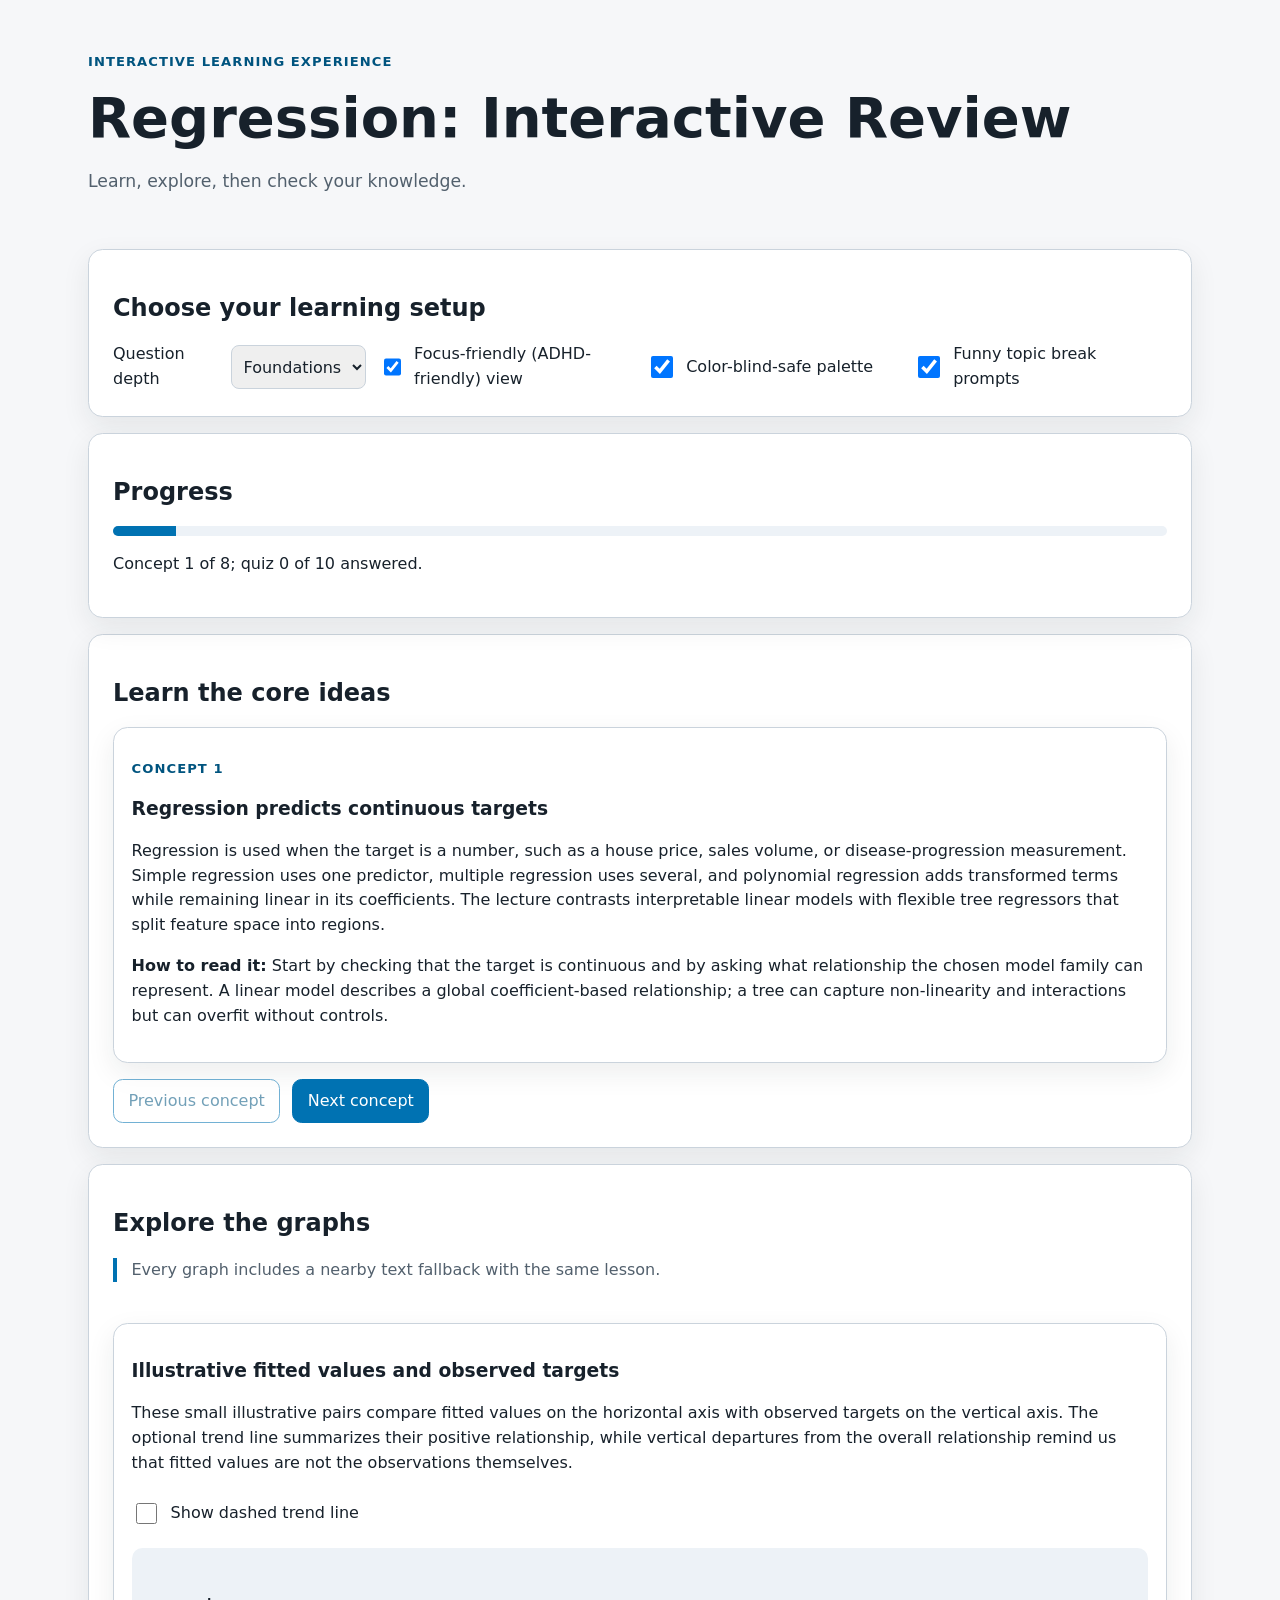
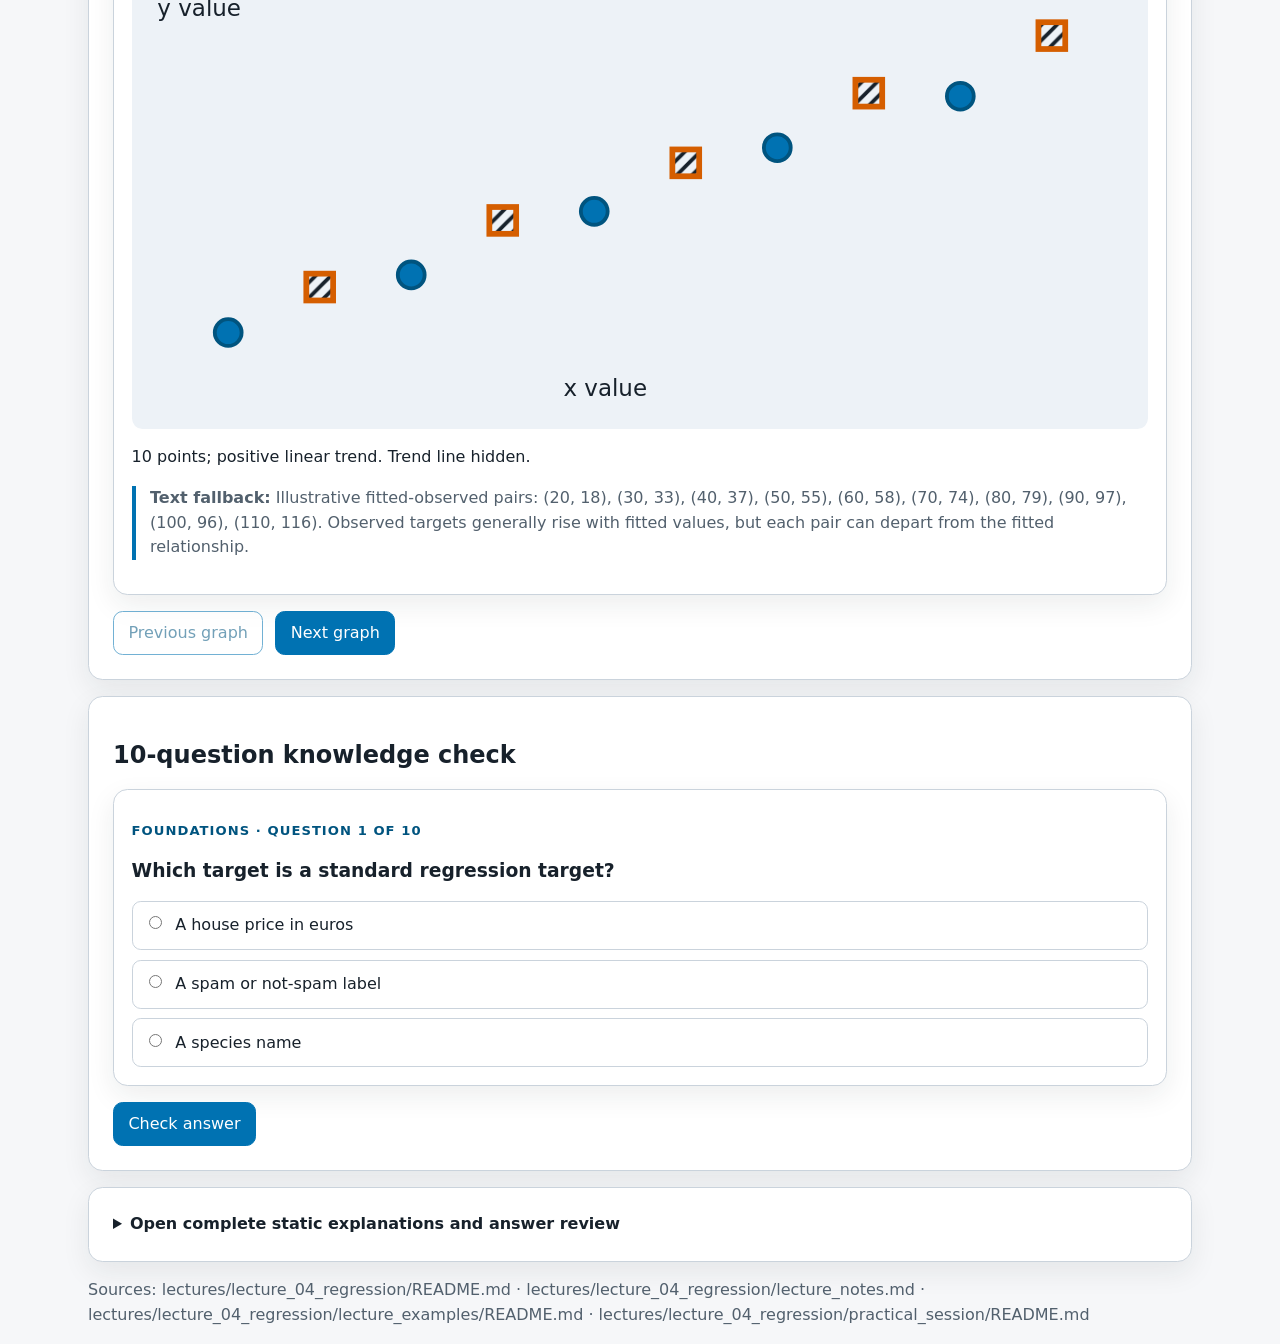
==== lecture_experiences/lecture_04_regression/index.html @ 68c3b2bd "feat: add regression learning companion" ====
<!doctype html>
<html lang="en" data-focus-friendly="false" data-color-blind="false">
<head>
  <meta charset="utf-8">
  <meta name="viewport" content="width=device-width, initial-scale=1">
  <title>Interactive learning experience</title>
  <style>
    :root {
      color-scheme: light;
      --background: #f6f7f9;
      --surface: #ffffff;
      --surface-soft: #edf2f7;
      --ink: #17212b;
      --muted: #52606d;
      --accent: #315c9b;
      --accent-strong: #173f76;
      --secondary: #c55a11;
      --success: #247a4d;
      --danger: #a33a3a;
      --border: #cad3dc;
      --focus: #111111;
      --shadow: 0 10px 28px rgb(23 33 43 / 8%);
      font-family: system-ui, -apple-system, BlinkMacSystemFont, "Segoe UI", sans-serif;
    }

    :root[data-color-blind="true"] {
      --accent: #0072b2;
      --accent-strong: #00547f;
      --secondary: #d55e00;
      --success: #009e73;
      --danger: #cc79a7;
      --focus: #000000;
    }

    * {
      box-sizing: border-box;
    }

    html {
      background: var(--background);
      color: var(--ink);
      line-height: 1.55;
      scroll-behavior: smooth;
      scroll-padding-top: calc(env(safe-area-inset-top, 0px) + 8rem);
    }

    body {
      margin: 0;
    }

    button,
    input,
    select,
    textarea {
      font: inherit;
    }

    button,
    select {
      min-height: 2.75rem;
    }

    button {
      border: 1px solid var(--accent);
      border-radius: 0.6rem;
      background: var(--accent);
      color: #ffffff;
      cursor: pointer;
      padding: 0.55rem 0.9rem;
    }

    button:hover {
      background: var(--accent-strong);
    }

    button.secondary {
      background: var(--surface);
      color: var(--accent-strong);
    }

    button:disabled {
      cursor: not-allowed;
      opacity: 0.55;
    }

    :focus-visible {
      outline: 3px solid var(--focus);
      outline-offset: 3px;
    }

    .skip-link {
      position: absolute;
      left: 0.75rem;
      top: -5rem;
      z-index: 10;
      background: var(--surface);
      color: var(--ink);
      padding: 0.65rem;
    }

    .skip-link:focus {
      top: 0.75rem;
    }

    .page-header,
    main,
    .page-footer {
      margin-inline: auto;
      max-width: 74rem;
      padding-inline: clamp(1rem, 4vw, 2.5rem);
    }

    .page-header {
      padding-block: 2.4rem 1.3rem;
    }

    .eyebrow {
      color: var(--accent-strong);
      font-size: 0.82rem;
      font-weight: 750;
      letter-spacing: 0.08em;
      text-transform: uppercase;
    }

    h1,
    h2,
    h3 {
      line-height: 1.18;
    }

    h1 {
      font-size: clamp(2rem, 5vw, 3.5rem);
      margin: 0.35rem 0 0.6rem;
    }

    .lede {
      color: var(--muted);
      font-size: 1.08rem;
      max-width: 68ch;
    }

    .settings,
    .panel,
    .concept-card,
    .visualization-card,
    .quiz-card,
    .static-reference {
      background: var(--surface);
      border: 1px solid var(--border);
      border-radius: 0.9rem;
      box-shadow: var(--shadow);
    }

    .settings,
    .panel,
    .static-reference {
      margin-block: 1rem;
      padding: clamp(1rem, 3vw, 1.5rem);
    }

    .settings-grid {
      display: grid;
      gap: 0.9rem;
      grid-template-columns: repeat(auto-fit, minmax(13rem, 1fr));
    }

    .setting {
      align-items: center;
      display: flex;
      gap: 0.65rem;
      min-height: 2.75rem;
    }

    .setting select {
      border: 1px solid var(--border);
      border-radius: 0.5rem;
      color: var(--ink);
      flex: 1;
      padding: 0.45rem;
    }

    .setting input[type="checkbox"] {
      height: 1.35rem;
      width: 1.35rem;
    }

    textarea {
      border: 1px solid var(--border);
      border-radius: 0.55rem;
      min-height: 7rem;
      padding: 0.7rem;
      width: 100%;
    }

    .progress-track {
      background: var(--surface-soft);
      border-radius: 999px;
      height: 0.65rem;
      overflow: hidden;
    }

    .progress-value {
      background: var(--accent);
      height: 100%;
      transition: width 180ms ease;
      width: 0;
    }

    .progress-panel {
      background: var(--surface);
      border: 1px solid var(--border);
      box-shadow: var(--shadow);
      position: sticky;
      top: calc(env(safe-area-inset-top, 0px) + 0.75rem);
      z-index: 2;
    }

    .quiz-card,
    #quiz-feedback,
    #quiz-results {
      scroll-margin-top: calc(env(safe-area-inset-top, 0px) + 8rem);
    }

    .card-grid {
      display: grid;
      gap: 1rem;
      grid-template-columns: repeat(auto-fit, minmax(min(100%, 19rem), 1fr));
    }

    .concept-card,
    .visualization-card,
    .quiz-card {
      padding: 1.1rem;
    }

    .concept-card[hidden],
    .visualization-card[hidden] {
      display: none;
    }

    .mistakes {
      border-left: 0.3rem solid var(--secondary);
      padding-left: 1rem;
    }

    .button-row {
      display: flex;
      flex-wrap: wrap;
      gap: 0.75rem;
      margin-top: 1rem;
    }

    .chart-shell {
      background: var(--surface-soft);
      border-radius: 0.65rem;
      margin-block: 0.8rem;
      overflow-x: auto;
      padding: 0.65rem;
    }

    .chart-shell svg {
      display: block;
      height: auto;
      max-width: 100%;
    }

    .chart-label {
      fill: var(--ink);
      font-size: 12px;
    }

    .mark-primary {
      fill: var(--accent);
      stroke: var(--accent-strong);
      stroke-width: 2;
    }

    .mark-secondary {
      fill: url("#diagonal-hatch");
      stroke: var(--secondary);
      stroke-width: 3;
    }

    .graph-fallback {
      border-left: 0.3rem solid var(--accent);
      color: var(--muted);
      margin-top: 0.8rem;
      padding-left: 0.9rem;
    }

    .break-prompt {
      background: #fff7df;
      border: 1px solid #e3b84e;
      border-radius: 0.7rem;
      color: #402d00;
      margin-block: 1rem;
      padding: 0.8rem 1rem;
    }

    .break-prompt[hidden] {
      display: none;
    }

    .quiz-options {
      border: 0;
      display: grid;
      gap: 0.6rem;
      margin: 0;
      padding: 0;
    }

    .quiz-option {
      align-items: flex-start;
      border: 1px solid var(--border);
      border-radius: 0.55rem;
      display: flex;
      gap: 0.65rem;
      padding: 0.7rem;
    }

    .feedback {
      border-left: 0.35rem solid var(--accent);
      margin-top: 1rem;
      padding-left: 0.9rem;
    }

    .feedback[data-correct="true"] {
      border-color: var(--success);
    }

    .feedback[data-correct="false"] {
      border-color: var(--danger);
    }

    .static-reference summary {
      cursor: pointer;
      font-weight: 750;
    }

    .static-reference-body {
      margin-top: 1rem;
    }

    .static-reference-body article {
      border-top: 1px solid var(--border);
      padding-block: 0.75rem;
    }

    .source-list {
      color: var(--muted);
      overflow-wrap: anywhere;
    }

    :root[data-focus-friendly="true"] .optional-detail,
    :root[data-focus-friendly="true"] .visualization-card:not([data-active="true"]) {
      display: none;
    }

    :root[data-focus-friendly="true"] .card-grid {
      display: block;
    }

    @media (max-width: 42rem) {
      .progress-panel {
        margin-block: 0.65rem;
        padding: 0.75rem 0.9rem;
      }

      .progress-panel h2,
      .progress-panel p {
        margin-block: 0.25rem;
      }

      .progress-track {
        height: 0.5rem;
      }

      .button-row button {
        flex: 1 1 9rem;
      }
    }

    @media (prefers-reduced-motion: reduce) {
      *,
      *::before,
      *::after {
        animation-duration: 0.01ms !important;
        animation-iteration-count: 1 !important;
        scroll-behavior: auto !important;
        transition-duration: 0.01ms !important;
      }
    }
  </style>
</head>
<body>
  <a class="skip-link" href="#main-content">Skip to learning content</a>
  <header class="page-header">
    <p class="eyebrow">Interactive learning experience</p>
    <h1 id="site-title">Learning experience</h1>
    <p class="lede" id="site-subtitle">Learn, explore, then check your knowledge.</p>
  </header>

  <main id="main-content">
    <section class="settings" aria-labelledby="settings-title">
      <h2 id="settings-title">Choose your learning setup</h2>
      <div class="settings-grid">
        <label class="setting">
          <span>Question depth</span>
          <select data-setting="difficulty">
            <option value="foundations">Foundations</option>
            <option value="applied">Applied</option>
            <option value="challenge">Challenge</option>
          </select>
        </label>
        <label class="setting">
          <input data-setting="focus" type="checkbox">
          <span>Focus-friendly (ADHD-friendly) view</span>
        </label>
        <label class="setting">
          <input data-setting="color-blind" type="checkbox">
          <span>Color-blind-safe palette</span>
        </label>
        <label class="setting">
          <input data-setting="break-prompts" type="checkbox">
          <span>Funny topic break prompts</span>
        </label>
      </div>
    </section>

    <section class="panel progress-panel" aria-labelledby="progress-title">
      <h2 id="progress-title">Progress</h2>
      <div class="progress-track" role="progressbar" aria-valuemin="0" aria-valuemax="100"
           aria-valuenow="0" aria-label="Learning experience progress">
        <div class="progress-value"></div>
      </div>
      <p id="progress-text">Start with the first concept.</p>
    </section>

    <section class="panel" aria-labelledby="learn-title">
      <h2 id="learn-title">Learn the core ideas</h2>
      <div id="concept-list" class="card-grid"></div>
      <div class="button-row">
        <button class="secondary" id="previous-concept" type="button">Previous concept</button>
        <button id="next-concept" type="button">Next concept</button>
      </div>
    </section>

    <aside id="break-prompt" class="break-prompt" aria-live="polite" hidden></aside>

    <section class="panel" aria-labelledby="explore-title">
      <h2 id="explore-title">Explore the graphs</h2>
      <p class="graph-fallback">Every graph includes a nearby text fallback with the same lesson.</p>
      <svg width="0" height="0" aria-hidden="true" focusable="false">
        <defs>
          <pattern id="diagonal-hatch" width="8" height="8" patternUnits="userSpaceOnUse">
            <path d="M-2,2 L2,-2 M0,8 L8,0 M6,10 L10,6" stroke="currentColor"
                  stroke-width="2"></path>
          </pattern>
        </defs>
      </svg>
      <div id="visualization-list" class="card-grid" data-shape="circle"></div>
      <div class="button-row">
        <button class="secondary" id="previous-visualization" type="button">
          Previous graph
        </button>
        <button id="next-visualization" type="button">Next graph</button>
      </div>
    </section>

    <section class="panel" aria-labelledby="quiz-title">
      <h2 id="quiz-title">10-question knowledge check</h2>
      <div id="quiz-card" class="quiz-card"></div>
      <div id="quiz-feedback" class="feedback" aria-live="polite" hidden></div>
      <div id="quiz-results" aria-live="polite" tabindex="-1" hidden></div>
      <div class="button-row">
        <button id="submit-answer" type="button">Check answer</button>
        <button id="next-question" type="button" hidden>Next question</button>
        <button id="retry-quiz" class="secondary" type="button" hidden>Retry quiz</button>
      </div>
    </section>

    <section id="static-content" class="static-reference">
      <details>
        <summary>Open complete static explanations and answer review</summary>
        <div class="static-reference-body"><h2>Complete static learning reference</h2><p>This reference remains available when scripts or browser storage are unavailable.</p><section><h3>Concepts</h3><article><h4>Regression predicts continuous targets</h4><p>Regression is used when the target is a number, such as a house price, sales volume, or disease-progression measurement. Simple regression uses one predictor, multiple regression uses several, and polynomial regression adds transformed terms while remaining linear in its coefficients. The lecture contrasts interpretable linear models with flexible tree regressors that split feature space into regions.</p><p><strong>How to interpret it:</strong> Start by checking that the target is continuous and by asking what relationship the chosen model family can represent. A linear model describes a global coefficient-based relationship; a tree can capture non-linearity and interactions but can overfit without controls.</p><h5>Common mistakes</h5><ul><li>Using regression for a class label just because the labels are encoded as numbers.</li><li>Assuming polynomial regression is non-linear in its coefficients.</li><li>Treating a more flexible model as automatically better on unseen data.</li></ul><p><strong>Sources:</strong> lectures/lecture_04_regression/lecture_notes.md; lectures/lecture_04_regression/README.md</p></article><article><h4>OLS learns from squared residuals</h4><p>A fitted value is a model prediction. Its residual is actual minus predicted: e_i = y_i - y_hat_i. Ordinary Least Squares chooses coefficients that minimize the sum of squared residuals, so large residuals receive more weight than small ones.</p><p><strong>How to interpret it:</strong> Keep the sign convention visible when reading diagnostics: a positive residual means the observed target was above the fitted value. OLS summarizes one coefficient solution, while residuals show observation-by-observation misses.</p><h5>Common mistakes</h5><ul><li>Computing a residual as predicted minus actual and then reversing its interpretation.</li><li>Assuming a small total squared error guarantees that residuals have no pattern.</li><li>Confusing a fitted value with the observed target.</li></ul><p><strong>Sources:</strong> lectures/lecture_04_regression/lecture_notes.md; lectures/lecture_04_regression/lecture_examples/README.md</p></article><article><h4>Treat assumptions as diagnostic questions</h4><p>Linear regression assumptions include linearity in the coefficients, independent observations, constant error variance, no perfect multicollinearity, zero-mean errors, and no residual autocorrelation. Normal errors are mainly needed for exact confidence intervals and hypothesis tests, not for computing OLS coefficients.</p><p><strong>How to interpret it:</strong> Ask what the residual plots and data-collection process say about each assumption. Curvature can suggest missing non-linearity, a funnel can suggest heteroscedasticity, and ordered residual patterns can suggest dependence.</p><h5>Common mistakes</h5><ul><li>Treating assumptions as guarantees supplied by the algorithm.</li><li>Believing normal residuals are required merely to calculate OLS coefficients.</li><li>Checking only one metric and skipping residual diagnostics.</li></ul><p><strong>Sources:</strong> lectures/lecture_04_regression/lecture_notes.md; lectures/lecture_04_regression/practical_session/README.md</p></article><article><h4>Multicollinearity destabilizes coefficients</h4><p>When predictors are strongly related, X-transpose-X can become poorly conditioned. Coefficient estimates may then vary greatly after small data changes even when predictive performance remains acceptable. Pairwise correlations are a useful first pass, while Variance Inflation Factor checks whether one feature is explained by all the others.</p><p><strong>How to interpret it:</strong> Use a high VIF as a warning signal rather than a universal deletion rule. Investigate redundant features, derived ratios, encoding choices, and whether the goal is stable interpretation or prediction.</p><h5>Common mistakes</h5><ul><li>Assuming good predictions make every coefficient stable and interpretable.</li><li>Using only a pairwise correlation matrix to rule out multicollinearity.</li><li>Treating VIF thresholds as laws that automatically decide which feature to remove.</li></ul><p><strong>Sources:</strong> lectures/lecture_04_regression/lecture_notes.md; lectures/lecture_04_regression/README.md; lectures/lecture_04_regression/practical_session/README.md</p></article><article><h4>Ridge and Lasso trade fit for stability</h4><p>Regularization adds a coefficient penalty to squared error. Ridge uses an L2 penalty and usually shrinks coefficients without making them exactly zero. Lasso uses an L1 penalty and can set coefficients to zero, producing a sparse model. With strongly correlated predictors, Lasso may select one and suppress another somewhat arbitrarily.</p><p><strong>How to interpret it:</strong> Prefer Ridge when many predictors may carry signal and stability is important. Consider Lasso when sparsity is useful, but validate the penalty strength and avoid interpreting selected features as uniquely proven causes.</p><h5>Common mistakes</h5><ul><li>Claiming Ridge performs automatic feature selection by setting many coefficients exactly to zero.</li><li>Choosing the regularization strength from test-set performance.</li><li>Treating a Lasso-selected feature as causal or uniquely important.</li></ul><p><strong>Sources:</strong> lectures/lecture_04_regression/lecture_notes.md; lectures/lecture_04_regression/README.md; lectures/lecture_04_regression/practical_session/README.md</p></article><article><h4>Scaling makes coefficient penalties comparable</h4><p>Ridge and Lasso penalize coefficient size. If predictors use very different numeric scales, coefficient magnitudes partly reflect measurement units, so an unscaled penalty treats features unevenly. Standardizing numerical predictors before regularized regression makes the penalty more comparable across features.</p><p><strong>How to interpret it:</strong> Put scaling inside a training pipeline so the scaler is learned from training data and applied consistently to validation or test data. Scaling is especially important for coefficient-penalized models.</p><h5>Common mistakes</h5><ul><li>Fitting the scaler on the full dataset before the train-test split.</li><li>Assuming a penalty is fair across features measured in dollars, years, and fractions without scaling.</li><li>Scaling some folds manually and differently from others.</li></ul><p><strong>Sources:</strong> lectures/lecture_04_regression/lecture_notes.md; lectures/lecture_04_regression/practical_session/README.md</p></article><article><h4>Regression metrics emphasize different errors</h4><p>MAE averages absolute residuals and is less dominated by extreme misses. MSE averages squared residuals and penalizes large errors strongly. RMSE is the square root of MSE and returns to target units. R-squared compares the model with a mean-prediction baseline, but it does not prove causality or acceptable absolute error.</p><p><strong>How to interpret it:</strong> Choose metrics to match the consequence of error. Report a target-unit metric such as MAE or RMSE alongside R-squared, and remember that test R-squared can be negative when predictions are worse than the mean baseline.</p><h5>Common mistakes</h5><ul><li>Reading R-squared as the percentage of individual predictions that are correct.</li><li>Comparing MSE directly with target values even though MSE uses squared units.</li><li>Assuming the model with the smallest MAE must also have the smallest RMSE.</li></ul><p><strong>Sources:</strong> lectures/lecture_04_regression/lecture_notes.md; lectures/lecture_04_regression/lecture_examples/README.md</p></article><article><h4>Validate performance and limit interpretation</h4><p>Overfitting appears when training performance is strong but unseen-data performance is weak. Train-test splits and cross-validation estimate generalization, while residual analysis reveals missed structure that a single score can hide. Linear coefficients are conditional on the other features and are safest to interpret when specification, preprocessing, and multicollinearity are handled carefully.</p><p><strong>How to interpret it:</strong> Tune model complexity and regularization with validation or cross-validation, reserve the test set for final evaluation, and inspect residuals. Predictive success alone does not establish causality or guarantee stable coefficients.</p><h5>Common mistakes</h5><ul><li>Selecting hyperparameters by repeatedly checking the test set.</li><li>Using a high training score as evidence of generalization.</li><li>Describing a coefficient as a causal effect without design and assumption support.</li></ul><p><strong>Sources:</strong> lectures/lecture_04_regression/lecture_notes.md; lectures/lecture_04_regression/README.md; lectures/lecture_04_regression/practical_session/README.md</p></article></section><section><h3>Visualization reference</h3><article><h4>Illustrative fitted values and observed targets</h4><p>These small illustrative pairs compare fitted values on the horizontal axis with observed targets on the vertical axis. The optional trend line summarizes their positive relationship, while vertical departures from the overall relationship remind us that fitted values are not the observations themselves.</p><p class="graph-fallback"><strong>Graph fallback:</strong> Illustrative fitted-observed pairs: (20, 18), (30, 33), (40, 37), (50, 55), (60, 58), (70, 74), (80, 79), (90, 97), (100, 96), (110, 116). Observed targets generally rise with fitted values, but each pair can depart from the fitted relationship.</p></article><article><h4>One illustrative residual set, several bin choices</h4><p>These fixed illustrative residuals are centered near zero but include tails. Changing the bin count can make the same residual set look smoother or more fragmented, so distribution claims should be checked across sensible bin choices and supported by other diagnostics.</p><p class="graph-fallback"><strong>Graph fallback:</strong> Illustrative residuals range from -12 to 12 and cluster near zero, with symmetric tail values at -12, -9, -7, 7, 9, and 12. Four bins show the broad center and tails; finer binning reveals more local variation without changing the observations.</p></article><article><h4>Residual fences flag unusual misses</h4><p>These fixed illustrative residual-like values show how the IQR fence multiplier changes which misses are flagged. A flagged residual deserves investigation for model misspecification, influence, or data quality; the box plot alone does not prove an observation is erroneous.</p><p class="graph-fallback"><strong>Graph fallback:</strong> Illustrative sorted residual-like values run from -12 to 12 with Q1 = -2 and Q3 = 2. A 1 x IQR fence flags six values (-12, -9, -7, 7, 9, 12), a 1.5 x fence flags four (-12, -9, 9, 12), and a 2 x fence flags two (-12, 12). Every flag still requires contextual investigation.</p></article></section><section><h3>Quiz banks and answer review</h3><section><h4>Foundations</h4><ol><li><p><strong>Which target is a standard regression target?</strong></p><ul><li>A house price in euros</li><li>A spam or not-spam label</li><li>A species name</li></ul><p><strong>Answer:</strong> A house price in euros</p><p><strong>Explanation:</strong> Regression predicts a continuous numerical target such as price, sales, or disease progression.</p></li><li><p><strong>An observed target is 12 and its fitted value is 10. What is the residual using the lecture convention?</strong></p><ul><li>2</li><li>-2</li><li>22</li></ul><p><strong>Answer:</strong> 2</p><p><strong>Explanation:</strong> Residual equals actual minus predicted, so 12 - 10 = 2.</p></li><li><p><strong>What objective does ordinary least squares minimize?</strong></p><ul><li>The sum of squared residuals</li><li>The number of predictors</li><li>The largest target value</li></ul><p><strong>Answer:</strong> The sum of squared residuals</p><p><strong>Explanation:</strong> OLS selects coefficients that minimize total squared differences between observed and fitted targets.</p></li><li><p><strong>A residual-versus-fitted plot widens like a funnel. Which diagnostic question does this raise?</strong></p><ul><li>Whether error variance is constant</li><li>Whether the target is categorical</li><li>Whether Ridge sets coefficients to zero</li></ul><p><strong>Answer:</strong> Whether error variance is constant</p><p><strong>Explanation:</strong> A systematic change in residual spread suggests heteroscedasticity rather than constant error variance.</p></li><li><p><strong>What is a common consequence of strong multicollinearity?</strong></p><ul><li>Unstable coefficient estimates</li><li>A guaranteed perfect test score</li><li>Residuals that are always normal</li></ul><p><strong>Answer:</strong> Unstable coefficient estimates</p><p><strong>Explanation:</strong> Highly related predictors make coefficient estimates sensitive to small changes in the data.</p></li><li><p><strong>What does Ridge regression usually do to coefficients?</strong></p><ul><li>Shrinks them toward zero</li><li>Sets every coefficient exactly to zero</li><li>Removes the target variable</li></ul><p><strong>Answer:</strong> Shrinks them toward zero</p><p><strong>Explanation:</strong> Ridge uses an L2 penalty that stabilizes and shrinks coefficients, usually without making them exactly zero.</p></li><li><p><strong>What distinctive behavior can Lasso produce?</strong></p><ul><li>Some coefficients become exactly zero</li><li>Every residual becomes positive</li><li>The target becomes categorical</li></ul><p><strong>Answer:</strong> Some coefficients become exactly zero</p><p><strong>Explanation:</strong> Lasso's L1 penalty can create sparse solutions by setting some coefficients to zero.</p></li><li><p><strong>Why are numerical features commonly standardized before Ridge or Lasso?</strong></p><ul><li>To make the coefficient penalty comparable across feature scales</li><li>To guarantee causal coefficients</li><li>To make R-squared equal one</li></ul><p><strong>Answer:</strong> To make the coefficient penalty comparable across feature scales</p><p><strong>Explanation:</strong> Without scaling, measurement units affect coefficient magnitudes and therefore how strongly the penalty acts.</p></li><li><p><strong>Which metric returns a squared-error summary to the target's original units?</strong></p><ul><li>RMSE</li><li>MSE</li><li>R-squared</li></ul><p><strong>Answer:</strong> RMSE</p><p><strong>Explanation:</strong> RMSE is the square root of MSE, so it has the same units as the target.</p></li><li><p><strong>What does a high R-squared establish by itself?</strong></p><ul><li>Neither causality nor acceptable absolute error</li><li>That every coefficient is causal</li><li>That no validation is needed</li></ul><p><strong>Answer:</strong> Neither causality nor acceptable absolute error</p><p><strong>Explanation:</strong> R-squared compares explained variation with a mean baseline; it does not prove causation or show error magnitude in target units.</p></li></ol></section><section><h4>Applied</h4><ol><li><p><strong>A model includes x, x-squared, and x-cubed terms. Which statement is accurate?</strong></p><ul><li>It can be polynomial in x while linear in its coefficients</li><li>It cannot be fit with linear-model tools</li><li>Its target must be a class label</li></ul><p><strong>Answer:</strong> It can be polynomial in x while linear in its coefficients</p><p><strong>Explanation:</strong> Polynomial regression transforms predictors but remains a linear combination of the learned coefficients.</p></li><li><p><strong>Residuals trace a curved pattern around zero. What is the most direct concern?</strong></p><ul><li>The model may be missing non-linear structure</li><li>The residuals must be deleted</li><li>The target has become categorical</li></ul><p><strong>Answer:</strong> The model may be missing non-linear structure</p><p><strong>Explanation:</strong> Curvature in residuals indicates systematic structure left unexplained by the fitted relationship.</p></li><li><p><strong>A feature has a very large VIF. What does that indicate?</strong></p><ul><li>Other predictors explain much of that feature</li><li>The feature has no missing values</li><li>The model's test error is zero</li></ul><p><strong>Answer:</strong> Other predictors explain much of that feature</p><p><strong>Explanation:</strong> VIF grows when a feature can be predicted well from the remaining predictors, signaling coefficient instability risk.</p></li><li><p><strong>Two predictors are strongly correlated and Lasso keeps only one. What is the safest interpretation?</strong></p><ul><li>Selection between the correlated predictors may be unstable</li><li>The kept predictor is proven causal</li><li>The removed predictor contains no possible signal</li></ul><p><strong>Answer:</strong> Selection between the correlated predictors may be unstable</p><p><strong>Explanation:</strong> With correlated predictors, Lasso can select one and suppress another somewhat arbitrarily.</p></li><li><p><strong>Rare very large prediction errors are especially costly. Which metric emphasizes them more?</strong></p><ul><li>RMSE</li><li>MAE</li><li>Median target value</li></ul><p><strong>Answer:</strong> RMSE</p><p><strong>Explanation:</strong> RMSE derives from squared residuals, so large misses receive disproportionately more weight than under MAE.</p></li><li><p><strong>A model has negative R-squared on held-out data. What does that mean?</strong></p><ul><li>It performed worse than the mean-prediction baseline</li><li>R-squared can never be negative</li><li>Every residual is negative</li></ul><p><strong>Answer:</strong> It performed worse than the mean-prediction baseline</p><p><strong>Explanation:</strong> Test R-squared can be negative when the model predicts worse than using the held-out target mean baseline.</p></li><li><p><strong>Training error is tiny but test error is large. What is the likely problem?</strong></p><ul><li>Overfitting</li><li>Guaranteed underfitting</li><li>Perfect generalization</li></ul><p><strong>Answer:</strong> Overfitting</p><p><strong>Explanation:</strong> A large train-test performance gap is the standard warning that the model learned training-specific patterns.</p></li><li><p><strong>Where should Ridge or Lasso alpha be selected?</strong></p><ul><li>Using validation or cross-validation</li><li>By repeatedly optimizing the final test set</li><li>From the largest training coefficient</li></ul><p><strong>Answer:</strong> Using validation or cross-validation</p><p><strong>Explanation:</strong> Penalty strength is a hyperparameter and should be tuned without leaking information from the final test evaluation.</p></li><li><p><strong>In multiple linear regression, how is one coefficient interpreted?</strong></p><ul><li>As a target change holding the other modeled features fixed</li><li>As an unconditional causal effect</li><li>As the feature's missing-value count</li></ul><p><strong>Answer:</strong> As a target change holding the other modeled features fixed</p><p><strong>Explanation:</strong> A multiple-regression coefficient is conditional on the other included predictors and still needs assumptions for careful interpretation.</p></li><li><p><strong>Why compare a decision-tree regressor with a linear model?</strong></p><ul><li>The tree can capture non-linearity but may overfit more easily</li><li>The tree guarantees stable coefficients</li><li>The linear model can only predict class labels</li></ul><p><strong>Answer:</strong> The tree can capture non-linearity but may overfit more easily</p><p><strong>Explanation:</strong> Trees flexibly split feature space, while linear models impose a simpler global form and offer more direct coefficient interpretation.</p></li></ol></section><section><h4>Challenge</h4><ol><li><p><strong>Which role does residual normality mainly play in the lecture's OLS discussion?</strong></p><ul><li>Supporting exact confidence intervals and hypothesis tests</li><li>Making coefficient computation possible</li><li>Preventing every form of overfitting</li></ul><p><strong>Answer:</strong> Supporting exact confidence intervals and hypothesis tests</p><p><strong>Explanation:</strong> OLS coefficients can be computed without normal errors; normality is mainly invoked for exact finite-sample inference.</p></li><li><p><strong>Under the Gauss-Markov assumptions, what does BLUE mean for OLS?</strong></p><ul><li>It has the smallest variance among linear unbiased estimators</li><li>It is the best possible model of every kind</li><li>It always has the lowest test RMSE</li></ul><p><strong>Answer:</strong> It has the smallest variance among linear unbiased estimators</p><p><strong>Explanation:</strong> BLUE is a qualified statistical result, not a claim that OLS beats every non-linear or biased predictor.</p></li><li><p><strong>All pairwise feature correlations are moderate. Can multicollinearity still exist?</strong></p><ul><li>Yes, one feature can be explained by a combination of several others</li><li>No, pairwise checks prove it is absent</li><li>Only when the target is categorical</li></ul><p><strong>Answer:</strong> Yes, one feature can be explained by a combination of several others</p><p><strong>Explanation:</strong> Pairwise correlations can miss multivariate relationships; VIF uses all other predictors together.</p></li><li><p><strong>Why can keeping every one-hot category column together with an intercept be problematic?</strong></p><ul><li>The columns can create perfect multicollinearity</li><li>It guarantees negative R-squared</li><li>It makes the target non-continuous</li></ul><p><strong>Answer:</strong> The columns can create perfect multicollinearity</p><p><strong>Explanation:</strong> All dummy columns sum to a constant, so with an intercept one column is an exact combination of the others.</p></li><li><p><strong>One feature ranges in thousands and another between zero and one. What is the main regularization risk without scaling?</strong></p><ul><li>Coefficient size reflects units, so the penalty acts unevenly</li><li>OLS residuals become class labels</li><li>Cross-validation becomes impossible</li></ul><p><strong>Answer:</strong> Coefficient size reflects units, so the penalty acts unevenly</p><p><strong>Explanation:</strong> Ridge and Lasso penalize coefficients, whose magnitudes depend on feature units unless predictors are placed on comparable scales.</p></li><li><p><strong>Residuals are 1, -2, and 3. What is their MSE?</strong></p><ul><li>14/3</li><li>6/3</li><li>6</li></ul><p><strong>Answer:</strong> 14/3</p><p><strong>Explanation:</strong> The squared residuals are 1, 4, and 9; their mean is (1 + 4 + 9) / 3 = 14/3.</p></li><li><p><strong>Two models have similar MAE, but one makes occasional catastrophic errors. Which additional metric is especially informative?</strong></p><ul><li>RMSE</li><li>The number of feature names</li><li>Training-set row order</li></ul><p><strong>Answer:</strong> RMSE</p><p><strong>Explanation:</strong> RMSE increases more strongly with large residuals and can distinguish tail-risk behavior hidden by similar MAE values.</p></li><li><p><strong>OLS coefficients are available, but residual spread grows with fitted values. What is the careful conclusion?</strong></p><ul><li>Heteroscedasticity may weaken standard uncertainty estimates</li><li>The coefficients cannot be computed</li><li>The relationship is proven causal</li></ul><p><strong>Answer:</strong> Heteroscedasticity may weaken standard uncertainty estimates</p><p><strong>Explanation:</strong> Changing error variance does not prevent coefficient calculation, but standard inference can become less reliable.</p></li><li><p><strong>Two datasets yield the same R-squared but use targets with very different scales. What should accompany R-squared?</strong></p><ul><li>A target-unit error such as MAE or RMSE</li><li>Only the number of predictors</li><li>A causal claim</li></ul><p><strong>Answer:</strong> A target-unit error such as MAE or RMSE</p><p><strong>Explanation:</strong> R-squared is relative to target variation, while MAE or RMSE reveals the absolute size of prediction errors in meaningful units.</p></li><li><p><strong>A model predicts well, but coefficients change sharply across folds. What is the strongest next step?</strong></p><ul><li>Investigate multicollinearity and validate a regularized alternative</li><li>Declare every coefficient stable</li><li>Skip residual and validation checks</li></ul><p><strong>Answer:</strong> Investigate multicollinearity and validate a regularized alternative</p><p><strong>Explanation:</strong> Good predictions can coexist with unstable coefficients; multicollinearity diagnostics and regularization address the stability question.</p></li></ol></section></section><section><h3>Sources</h3><ul><li>lectures/lecture_04_regression/README.md</li><li>lectures/lecture_04_regression/lecture_notes.md</li><li>lectures/lecture_04_regression/lecture_examples/README.md</li><li>lectures/lecture_04_regression/practical_session/README.md</li></ul></section></div>
      </details>
    </section>

    <noscript>
      <section class="panel" aria-label="JavaScript unavailable">
        <p>Interactive controls are unavailable, but complete explanations, graph fallbacks,
          questions, answers, and feedback remain in the static reference above.</p>
      </section>
    </noscript>
  </main>

  <footer class="page-footer">
    <p class="source-list" id="source-list"></p>
  </footer>

  <script>
(function exposeQuizStateMachine(root, factory) {
  "use strict";

  const api = factory();
  if (typeof module !== "undefined" && module.exports) {
    module.exports = api;
  }
  root.LearningExperienceQuiz = api;
})(typeof globalThis === "undefined" ? this : globalThis, function createQuizStateMachine() {
  "use strict";

  function blankQuestionState() {
    return {
      attempts: 0,
      firstAttemptCorrect: null,
      complete: false,
    };
  }

  function createQuizState(questionCount, settings = {}) {
    return {
      quizIndex: 0,
      questionStates: Array.from({ length: questionCount }, blankQuestionState),
      responses: [],
      selection: [],
      feedback: null,
      showResults: false,
      settings: { ...settings },
    };
  }

  function currentQuestionState(state) {
    return state.questionStates[state.quizIndex];
  }

  function normalizedAnswer(value) {
    const values = Array.isArray(value) ? value : [value];
    return values.map((item) => String(item).trim().toLocaleLowerCase()).sort();
  }

  function answersMatch(selected, answer) {
    return JSON.stringify(normalizedAnswer(selected)) ===
      JSON.stringify(normalizedAnswer(answer));
  }

  function selectAnswer(state, selected) {
    if (currentQuestionState(state)?.complete) return state;
    const values = Array.isArray(selected) ? selected : [selected];
    return {
      ...state,
      selection: values.map((value) => String(value).trim()).filter(Boolean),
      feedback: null,
    };
  }

  function submitAnswer(state, question) {
    const questionState = currentQuestionState(state);
    if (!questionState || questionState.complete) return state;
    if (!state.selection.length) {
      return {
        ...state,
        feedback: {
          correct: false,
          message: "Choose an answer before checking.",
          missing: true,
        },
      };
    }

    const correct = answersMatch(state.selection, question.answer);
    const attempts = questionState.attempts + 1;
    const updatedQuestionState = {
      attempts,
      firstAttemptCorrect:
        questionState.firstAttemptCorrect === null
          ? correct
          : questionState.firstAttemptCorrect,
      complete: correct,
    };
    const questionStates = state.questionStates.map((item, index) =>
      index === state.quizIndex ? updatedQuestionState : item
    );
    const feedback = {
      correct,
      message: question.explanation,
      missing: false,
    };

    if (!correct) {
      return { ...state, questionStates, feedback };
    }

    return {
      ...state,
      questionStates,
      feedback,
      responses: [
        ...state.responses,
        {
          id: question.id,
          prompt: question.prompt,
          selected: [...state.selection],
          answer: question.answer,
          explanation: question.explanation,
          correct,
          attempts,
          firstAttemptCorrect: updatedQuestionState.firstAttemptCorrect,
        },
      ],
    };
  }

  function canAdvance(state) {
    return !state.showResults && Boolean(currentQuestionState(state)?.complete);
  }

  function completedCount(state) {
    return state.questionStates.filter((questionState) => questionState.complete).length;
  }

  function nextQuestion(state) {
    if (!canAdvance(state)) return state;
    if (state.quizIndex >= state.questionStates.length - 1) {
      return {
        ...state,
        selection: [],
        feedback: null,
        showResults: true,
      };
    }
    return {
      ...state,
      quizIndex: state.quizIndex + 1,
      selection: [],
      feedback: null,
    };
  }

  function summarize(state) {
    return {
      completed: completedCount(state),
      firstAttemptCorrect: state.responses.filter(
        (response) => response.firstAttemptCorrect
      ).length,
      totalAttempts: state.responses.reduce(
        (total, response) => total + response.attempts,
        0
      ),
    };
  }

  function withSettings(state, settings) {
    return { ...state, settings: { ...settings } };
  }

  function retryQuiz(state) {
    return createQuizState(state.questionStates.length, state.settings);
  }

  return {
    answersMatch,
    canAdvance,
    completedCount,
    createQuizState,
    currentQuestionState,
    nextQuestion,
    retryQuiz,
    selectAnswer,
    submitAnswer,
    summarize,
    withSettings,
  };
});

  </script>
  <script>const CONTENT = {"meta":{"experience_id":"lecture-04-regression","title":"Regression: Interactive Review","sources":["lectures/lecture_04_regression/README.md","lectures/lecture_04_regression/lecture_notes.md","lectures/lecture_04_regression/lecture_examples/README.md","lectures/lecture_04_regression/practical_session/README.md"]},"defaults":{"difficulty":"foundations","focus_mode":true,"color_blind":true,"break_prompts":true},"concepts":[{"id":"regression-problem-types","title":"Regression predicts continuous targets","explanation":"Regression is used when the target is a number, such as a house price, sales volume, or disease-progression measurement. Simple regression uses one predictor, multiple regression uses several, and polynomial regression adds transformed terms while remaining linear in its coefficients. The lecture contrasts interpretable linear models with flexible tree regressors that split feature space into regions.","interpretation":"Start by checking that the target is continuous and by asking what relationship the chosen model family can represent. A linear model describes a global coefficient-based relationship; a tree can capture non-linearity and interactions but can overfit without controls.","common_mistakes":["Using regression for a class label just because the labels are encoded as numbers.","Assuming polynomial regression is non-linear in its coefficients.","Treating a more flexible model as automatically better on unseen data."],"sources":["lectures/lecture_04_regression/lecture_notes.md","lectures/lecture_04_regression/README.md"]},{"id":"ols-fitted-values-residuals","title":"OLS learns from squared residuals","explanation":"A fitted value is a model prediction. Its residual is actual minus predicted: e_i = y_i - y_hat_i. Ordinary Least Squares chooses coefficients that minimize the sum of squared residuals, so large residuals receive more weight than small ones.","interpretation":"Keep the sign convention visible when reading diagnostics: a positive residual means the observed target was above the fitted value. OLS summarizes one coefficient solution, while residuals show observation-by-observation misses.","common_mistakes":["Computing a residual as predicted minus actual and then reversing its interpretation.","Assuming a small total squared error guarantees that residuals have no pattern.","Confusing a fitted value with the observed target."],"sources":["lectures/lecture_04_regression/lecture_notes.md","lectures/lecture_04_regression/lecture_examples/README.md"]},{"id":"assumptions-as-diagnostics","title":"Treat assumptions as diagnostic questions","explanation":"Linear regression assumptions include linearity in the coefficients, independent observations, constant error variance, no perfect multicollinearity, zero-mean errors, and no residual autocorrelation. Normal errors are mainly needed for exact confidence intervals and hypothesis tests, not for computing OLS coefficients.","interpretation":"Ask what the residual plots and data-collection process say about each assumption. Curvature can suggest missing non-linearity, a funnel can suggest heteroscedasticity, and ordered residual patterns can suggest dependence.","common_mistakes":["Treating assumptions as guarantees supplied by the algorithm.","Believing normal residuals are required merely to calculate OLS coefficients.","Checking only one metric and skipping residual diagnostics."],"sources":["lectures/lecture_04_regression/lecture_notes.md","lectures/lecture_04_regression/practical_session/README.md"]},{"id":"multicollinearity-instability","title":"Multicollinearity destabilizes coefficients","explanation":"When predictors are strongly related, X-transpose-X can become poorly conditioned. Coefficient estimates may then vary greatly after small data changes even when predictive performance remains acceptable. Pairwise correlations are a useful first pass, while Variance Inflation Factor checks whether one feature is explained by all the others.","interpretation":"Use a high VIF as a warning signal rather than a universal deletion rule. Investigate redundant features, derived ratios, encoding choices, and whether the goal is stable interpretation or prediction.","common_mistakes":["Assuming good predictions make every coefficient stable and interpretable.","Using only a pairwise correlation matrix to rule out multicollinearity.","Treating VIF thresholds as laws that automatically decide which feature to remove."],"sources":["lectures/lecture_04_regression/lecture_notes.md","lectures/lecture_04_regression/README.md","lectures/lecture_04_regression/practical_session/README.md"]},{"id":"ridge-lasso-regularization","title":"Ridge and Lasso trade fit for stability","explanation":"Regularization adds a coefficient penalty to squared error. Ridge uses an L2 penalty and usually shrinks coefficients without making them exactly zero. Lasso uses an L1 penalty and can set coefficients to zero, producing a sparse model. With strongly correlated predictors, Lasso may select one and suppress another somewhat arbitrarily.","interpretation":"Prefer Ridge when many predictors may carry signal and stability is important. Consider Lasso when sparsity is useful, but validate the penalty strength and avoid interpreting selected features as uniquely proven causes.","common_mistakes":["Claiming Ridge performs automatic feature selection by setting many coefficients exactly to zero.","Choosing the regularization strength from test-set performance.","Treating a Lasso-selected feature as causal or uniquely important."],"sources":["lectures/lecture_04_regression/lecture_notes.md","lectures/lecture_04_regression/README.md","lectures/lecture_04_regression/practical_session/README.md"]},{"id":"scaling-for-regularization","title":"Scaling makes coefficient penalties comparable","explanation":"Ridge and Lasso penalize coefficient size. If predictors use very different numeric scales, coefficient magnitudes partly reflect measurement units, so an unscaled penalty treats features unevenly. Standardizing numerical predictors before regularized regression makes the penalty more comparable across features.","interpretation":"Put scaling inside a training pipeline so the scaler is learned from training data and applied consistently to validation or test data. Scaling is especially important for coefficient-penalized models.","common_mistakes":["Fitting the scaler on the full dataset before the train-test split.","Assuming a penalty is fair across features measured in dollars, years, and fractions without scaling.","Scaling some folds manually and differently from others."],"sources":["lectures/lecture_04_regression/lecture_notes.md","lectures/lecture_04_regression/practical_session/README.md"]},{"id":"regression-metrics","title":"Regression metrics emphasize different errors","explanation":"MAE averages absolute residuals and is less dominated by extreme misses. MSE averages squared residuals and penalizes large errors strongly. RMSE is the square root of MSE and returns to target units. R-squared compares the model with a mean-prediction baseline, but it does not prove causality or acceptable absolute error.","interpretation":"Choose metrics to match the consequence of error. Report a target-unit metric such as MAE or RMSE alongside R-squared, and remember that test R-squared can be negative when predictions are worse than the mean baseline.","common_mistakes":["Reading R-squared as the percentage of individual predictions that are correct.","Comparing MSE directly with target values even though MSE uses squared units.","Assuming the model with the smallest MAE must also have the smallest RMSE."],"sources":["lectures/lecture_04_regression/lecture_notes.md","lectures/lecture_04_regression/lecture_examples/README.md"]},{"id":"validation-overfitting-interpretation","title":"Validate performance and limit interpretation","explanation":"Overfitting appears when training performance is strong but unseen-data performance is weak. Train-test splits and cross-validation estimate generalization, while residual analysis reveals missed structure that a single score can hide. Linear coefficients are conditional on the other features and are safest to interpret when specification, preprocessing, and multicollinearity are handled carefully.","interpretation":"Tune model complexity and regularization with validation or cross-validation, reserve the test set for final evaluation, and inspect residuals. Predictive success alone does not establish causality or guarantee stable coefficients.","common_mistakes":["Selecting hyperparameters by repeatedly checking the test set.","Using a high training score as evidence of generalization.","Describing a coefficient as a causal effect without design and assumption support."],"sources":["lectures/lecture_04_regression/lecture_notes.md","lectures/lecture_04_regression/README.md","lectures/lecture_04_regression/practical_session/README.md"]}],"visualizations":[{"id":"reg-fitted-relationship","type":"scatter","title":"Illustrative fitted values and observed targets","explanation":"These small illustrative pairs compare fitted values on the horizontal axis with observed targets on the vertical axis. The optional trend line summarizes their positive relationship, while vertical departures from the overall relationship remind us that fitted values are not the observations themselves.","data":[{"x":20,"y":18},{"x":30,"y":33},{"x":40,"y":37},{"x":50,"y":55},{"x":60,"y":58},{"x":70,"y":74},{"x":80,"y":79},{"x":90,"y":97},{"x":100,"y":96},{"x":110,"y":116}],"controls":{"trend_line":true},"fallback":"Illustrative fitted-observed pairs: (20, 18), (30, 33), (40, 37), (50, 55), (60, 58), (70, 74), (80, 79), (90, 97), (100, 96), (110, 116). Observed targets generally rise with fitted values, but each pair can depart from the fitted relationship."},{"id":"reg-residual-distribution","type":"histogram","title":"One illustrative residual set, several bin choices","explanation":"These fixed illustrative residuals are centered near zero but include tails. Changing the bin count can make the same residual set look smoother or more fragmented, so distribution claims should be checked across sensible bin choices and supported by other diagnostics.","data":[-12,-9,-7,-5,-4,-3,-2,-2,-1,-1,0,0,0,1,1,2,2,3,4,5,7,9,12],"controls":{"bins":[4,6,8,12]},"fallback":"Illustrative residuals range from -12 to 12 and cluster near zero, with symmetric tail values at -12, -9, -7, 7, 9, and 12. Four bins show the broad center and tails; finer binning reveals more local variation without changing the observations."},{"id":"reg-residual-outliers","type":"boxplot","title":"Residual fences flag unusual misses","explanation":"These fixed illustrative residual-like values show how the IQR fence multiplier changes which misses are flagged. A flagged residual deserves investigation for model misspecification, influence, or data quality; the box plot alone does not prove an observation is erroneous.","data":[-12,-9,-7,-3,-2.5,-2,-1.5,-1,-0.5,0,0,0.5,1,1.5,2,2,2.5,3,7,9,12],"controls":{"fence_multipliers":[1,1.5,2]},"fallback":"Illustrative sorted residual-like values run from -12 to 12 with Q1 = -2 and Q3 = 2. A 1 x IQR fence flags six values (-12, -9, -7, 7, 9, 12), a 1.5 x fence flags four (-12, -9, 9, 12), and a 2 x fence flags two (-12, 12). Every flag still requires contextual investigation."}],"quizzes":{"foundations":[{"id":"reg-f-01","type":"single-choice","prompt":"Which target is a standard regression target?","options":["A house price in euros","A spam or not-spam label","A species name"],"answer":"A house price in euros","explanation":"Regression predicts a continuous numerical target such as price, sales, or disease progression.","concept":"regression-problem-types"},{"id":"reg-f-02","type":"single-choice","prompt":"An observed target is 12 and its fitted value is 10. What is the residual using the lecture convention?","options":["2","-2","22"],"answer":"2","explanation":"Residual equals actual minus predicted, so 12 - 10 = 2.","concept":"ols-fitted-values-residuals"},{"id":"reg-f-03","type":"single-choice","prompt":"What objective does ordinary least squares minimize?","options":["The sum of squared residuals","The number of predictors","The largest target value"],"answer":"The sum of squared residuals","explanation":"OLS selects coefficients that minimize total squared differences between observed and fitted targets.","concept":"ols-fitted-values-residuals"},{"id":"reg-f-04","type":"single-choice","prompt":"A residual-versus-fitted plot widens like a funnel. Which diagnostic question does this raise?","options":["Whether error variance is constant","Whether the target is categorical","Whether Ridge sets coefficients to zero"],"answer":"Whether error variance is constant","explanation":"A systematic change in residual spread suggests heteroscedasticity rather than constant error variance.","concept":"assumptions-as-diagnostics"},{"id":"reg-f-05","type":"single-choice","prompt":"What is a common consequence of strong multicollinearity?","options":["Unstable coefficient estimates","A guaranteed perfect test score","Residuals that are always normal"],"answer":"Unstable coefficient estimates","explanation":"Highly related predictors make coefficient estimates sensitive to small changes in the data.","concept":"multicollinearity-instability"},{"id":"reg-f-06","type":"single-choice","prompt":"What does Ridge regression usually do to coefficients?","options":["Shrinks them toward zero","Sets every coefficient exactly to zero","Removes the target variable"],"answer":"Shrinks them toward zero","explanation":"Ridge uses an L2 penalty that stabilizes and shrinks coefficients, usually without making them exactly zero.","concept":"ridge-lasso-regularization"},{"id":"reg-f-07","type":"single-choice","prompt":"What distinctive behavior can Lasso produce?","options":["Some coefficients become exactly zero","Every residual becomes positive","The target becomes categorical"],"answer":"Some coefficients become exactly zero","explanation":"Lasso's L1 penalty can create sparse solutions by setting some coefficients to zero.","concept":"ridge-lasso-regularization"},{"id":"reg-f-08","type":"single-choice","prompt":"Why are numerical features commonly standardized before Ridge or Lasso?","options":["To make the coefficient penalty comparable across feature scales","To guarantee causal coefficients","To make R-squared equal one"],"answer":"To make the coefficient penalty comparable across feature scales","explanation":"Without scaling, measurement units affect coefficient magnitudes and therefore how strongly the penalty acts.","concept":"scaling-for-regularization"},{"id":"reg-f-09","type":"single-choice","prompt":"Which metric returns a squared-error summary to the target's original units?","options":["RMSE","MSE","R-squared"],"answer":"RMSE","explanation":"RMSE is the square root of MSE, so it has the same units as the target.","concept":"regression-metrics"},{"id":"reg-f-10","type":"single-choice","prompt":"What does a high R-squared establish by itself?","options":["Neither causality nor acceptable absolute error","That every coefficient is causal","That no validation is needed"],"answer":"Neither causality nor acceptable absolute error","explanation":"R-squared compares explained variation with a mean baseline; it does not prove causation or show error magnitude in target units.","concept":"regression-metrics"}],"applied":[{"id":"reg-a-01","type":"single-choice","prompt":"A model includes x, x-squared, and x-cubed terms. Which statement is accurate?","options":["It can be polynomial in x while linear in its coefficients","It cannot be fit with linear-model tools","Its target must be a class label"],"answer":"It can be polynomial in x while linear in its coefficients","explanation":"Polynomial regression transforms predictors but remains a linear combination of the learned coefficients.","concept":"regression-problem-types"},{"id":"reg-a-02","type":"single-choice","prompt":"Residuals trace a curved pattern around zero. What is the most direct concern?","options":["The model may be missing non-linear structure","The residuals must be deleted","The target has become categorical"],"answer":"The model may be missing non-linear structure","explanation":"Curvature in residuals indicates systematic structure left unexplained by the fitted relationship.","concept":"assumptions-as-diagnostics"},{"id":"reg-a-03","type":"single-choice","prompt":"A feature has a very large VIF. What does that indicate?","options":["Other predictors explain much of that feature","The feature has no missing values","The model's test error is zero"],"answer":"Other predictors explain much of that feature","explanation":"VIF grows when a feature can be predicted well from the remaining predictors, signaling coefficient instability risk.","concept":"multicollinearity-instability"},{"id":"reg-a-04","type":"single-choice","prompt":"Two predictors are strongly correlated and Lasso keeps only one. What is the safest interpretation?","options":["Selection between the correlated predictors may be unstable","The kept predictor is proven causal","The removed predictor contains no possible signal"],"answer":"Selection between the correlated predictors may be unstable","explanation":"With correlated predictors, Lasso can select one and suppress another somewhat arbitrarily.","concept":"ridge-lasso-regularization"},{"id":"reg-a-05","type":"single-choice","prompt":"Rare very large prediction errors are especially costly. Which metric emphasizes them more?","options":["RMSE","MAE","Median target value"],"answer":"RMSE","explanation":"RMSE derives from squared residuals, so large misses receive disproportionately more weight than under MAE.","concept":"regression-metrics"},{"id":"reg-a-06","type":"single-choice","prompt":"A model has negative R-squared on held-out data. What does that mean?","options":["It performed worse than the mean-prediction baseline","R-squared can never be negative","Every residual is negative"],"answer":"It performed worse than the mean-prediction baseline","explanation":"Test R-squared can be negative when the model predicts worse than using the held-out target mean baseline.","concept":"regression-metrics"},{"id":"reg-a-07","type":"single-choice","prompt":"Training error is tiny but test error is large. What is the likely problem?","options":["Overfitting","Guaranteed underfitting","Perfect generalization"],"answer":"Overfitting","explanation":"A large train-test performance gap is the standard warning that the model learned training-specific patterns.","concept":"validation-overfitting-interpretation"},{"id":"reg-a-08","type":"single-choice","prompt":"Where should Ridge or Lasso alpha be selected?","options":["Using validation or cross-validation","By repeatedly optimizing the final test set","From the largest training coefficient"],"answer":"Using validation or cross-validation","explanation":"Penalty strength is a hyperparameter and should be tuned without leaking information from the final test evaluation.","concept":"validation-overfitting-interpretation"},{"id":"reg-a-09","type":"single-choice","prompt":"In multiple linear regression, how is one coefficient interpreted?","options":["As a target change holding the other modeled features fixed","As an unconditional causal effect","As the feature's missing-value count"],"answer":"As a target change holding the other modeled features fixed","explanation":"A multiple-regression coefficient is conditional on the other included predictors and still needs assumptions for careful interpretation.","concept":"validation-overfitting-interpretation"},{"id":"reg-a-10","type":"single-choice","prompt":"Why compare a decision-tree regressor with a linear model?","options":["The tree can capture non-linearity but may overfit more easily","The tree guarantees stable coefficients","The linear model can only predict class labels"],"answer":"The tree can capture non-linearity but may overfit more easily","explanation":"Trees flexibly split feature space, while linear models impose a simpler global form and offer more direct coefficient interpretation.","concept":"regression-problem-types"}],"challenge":[{"id":"reg-c-01","type":"single-choice","prompt":"Which role does residual normality mainly play in the lecture's OLS discussion?","options":["Supporting exact confidence intervals and hypothesis tests","Making coefficient computation possible","Preventing every form of overfitting"],"answer":"Supporting exact confidence intervals and hypothesis tests","explanation":"OLS coefficients can be computed without normal errors; normality is mainly invoked for exact finite-sample inference.","concept":"assumptions-as-diagnostics"},{"id":"reg-c-02","type":"single-choice","prompt":"Under the Gauss-Markov assumptions, what does BLUE mean for OLS?","options":["It has the smallest variance among linear unbiased estimators","It is the best possible model of every kind","It always has the lowest test RMSE"],"answer":"It has the smallest variance among linear unbiased estimators","explanation":"BLUE is a qualified statistical result, not a claim that OLS beats every non-linear or biased predictor.","concept":"assumptions-as-diagnostics"},{"id":"reg-c-03","type":"single-choice","prompt":"All pairwise feature correlations are moderate. Can multicollinearity still exist?","options":["Yes, one feature can be explained by a combination of several others","No, pairwise checks prove it is absent","Only when the target is categorical"],"answer":"Yes, one feature can be explained by a combination of several others","explanation":"Pairwise correlations can miss multivariate relationships; VIF uses all other predictors together.","concept":"multicollinearity-instability"},{"id":"reg-c-04","type":"single-choice","prompt":"Why can keeping every one-hot category column together with an intercept be problematic?","options":["The columns can create perfect multicollinearity","It guarantees negative R-squared","It makes the target non-continuous"],"answer":"The columns can create perfect multicollinearity","explanation":"All dummy columns sum to a constant, so with an intercept one column is an exact combination of the others.","concept":"multicollinearity-instability"},{"id":"reg-c-05","type":"single-choice","prompt":"One feature ranges in thousands and another between zero and one. What is the main regularization risk without scaling?","options":["Coefficient size reflects units, so the penalty acts unevenly","OLS residuals become class labels","Cross-validation becomes impossible"],"answer":"Coefficient size reflects units, so the penalty acts unevenly","explanation":"Ridge and Lasso penalize coefficients, whose magnitudes depend on feature units unless predictors are placed on comparable scales.","concept":"scaling-for-regularization"},{"id":"reg-c-06","type":"single-choice","prompt":"Residuals are 1, -2, and 3. What is their MSE?","options":["14/3","6/3","6"],"answer":"14/3","explanation":"The squared residuals are 1, 4, and 9; their mean is (1 + 4 + 9) / 3 = 14/3.","concept":"regression-metrics"},{"id":"reg-c-07","type":"single-choice","prompt":"Two models have similar MAE, but one makes occasional catastrophic errors. Which additional metric is especially informative?","options":["RMSE","The number of feature names","Training-set row order"],"answer":"RMSE","explanation":"RMSE increases more strongly with large residuals and can distinguish tail-risk behavior hidden by similar MAE values.","concept":"regression-metrics"},{"id":"reg-c-08","type":"single-choice","prompt":"OLS coefficients are available, but residual spread grows with fitted values. What is the careful conclusion?","options":["Heteroscedasticity may weaken standard uncertainty estimates","The coefficients cannot be computed","The relationship is proven causal"],"answer":"Heteroscedasticity may weaken standard uncertainty estimates","explanation":"Changing error variance does not prevent coefficient calculation, but standard inference can become less reliable.","concept":"assumptions-as-diagnostics"},{"id":"reg-c-09","type":"single-choice","prompt":"Two datasets yield the same R-squared but use targets with very different scales. What should accompany R-squared?","options":["A target-unit error such as MAE or RMSE","Only the number of predictors","A causal claim"],"answer":"A target-unit error such as MAE or RMSE","explanation":"R-squared is relative to target variation, while MAE or RMSE reveals the absolute size of prediction errors in meaningful units.","concept":"regression-metrics"},{"id":"reg-c-10","type":"single-choice","prompt":"A model predicts well, but coefficients change sharply across folds. What is the strongest next step?","options":["Investigate multicollinearity and validate a regularized alternative","Declare every coefficient stable","Skip residual and validation checks"],"answer":"Investigate multicollinearity and validate a regularized alternative","explanation":"Good predictions can coexist with unstable coefficients; multicollinearity diagnostics and regularization address the stability question.","concept":"validation-overfitting-interpretation"}]},"break_prompts":["Take a short residual break: step away, then return closer to zero.","Stretch gently before the next penalty term shrinks your range of motion.","Refill your water and give overfitting one fewer chance.","Look away from the screen for a moment; even fitted values need validation."]};</script>
  <script>
    "use strict";

    const safeStorage = {
      get(key) {
        try {
          return window.localStorage.getItem(key);
        } catch (_error) {
          return null;
        }
      },
      set(key, value) {
        try {
          window.localStorage.setItem(key, value);
        } catch (_error) {
          return false;
        }
        return true;
      },
    };

    const storageKey = `learning-experience:${CONTENT.meta.experience_id}`;
    const savedSettings = (() => {
      const raw = safeStorage.get(storageKey);
      if (!raw) return {};
      try {
        const parsed = JSON.parse(raw);
        return parsed && typeof parsed === "object" && !Array.isArray(parsed) ? parsed : {};
      } catch (_error) {
        return {};
      }
    })();

    const validDifficulties = new Set(["foundations", "applied", "challenge"]);
    const savedBoolean = (value, fallback) =>
      typeof value === "boolean" ? value : fallback;

    const state = {
      difficulty: validDifficulties.has(savedSettings.difficulty)
        ? savedSettings.difficulty
        : CONTENT.defaults.difficulty,
      focus: savedBoolean(savedSettings.focus, CONTENT.defaults.focus_mode),
      colorBlind: savedBoolean(savedSettings.colorBlind, CONTENT.defaults.color_blind),
      breakPrompts: savedBoolean(savedSettings.breakPrompts, CONTENT.defaults.break_prompts),
      conceptIndex: 0,
      visualizationIndex: 0,
      quiz: null,
    };

    const byId = (id) => document.getElementById(id);
    const escapeHtml = (value) => String(value)
      .replaceAll("&", "&amp;")
      .replaceAll("<", "&lt;")
      .replaceAll(">", "&gt;")
      .replaceAll('"', "&quot;")
      .replaceAll("'", "&#039;");

    function learnerSettings() {
      return {
        difficulty: state.difficulty,
        focus: state.focus,
        colorBlind: state.colorBlind,
        breakPrompts: state.breakPrompts,
      };
    }

    function saveSettings() {
      const settings = learnerSettings();
      if (state.quiz) {
        state.quiz = LearningExperienceQuiz.withSettings(state.quiz, settings);
      }
      safeStorage.set(storageKey, JSON.stringify(settings));
    }

    function updateProgress() {
      const conceptPart = CONTENT.concepts.length
        ? (state.conceptIndex + 1) / CONTENT.concepts.length
        : 1;
      const completedQuestions = state.quiz
        ? LearningExperienceQuiz.completedCount(state.quiz)
        : 0;
      const quizPart = completedQuestions / 10;
      const percentage = Math.round(((conceptPart + quizPart) / 2) * 100);
      const progress = document.querySelector('[role="progressbar"]');
      progress.setAttribute("aria-valuenow", String(percentage));
      document.querySelector(".progress-value").style.width = `${percentage}%`;
      byId("progress-text").textContent =
        `Concept ${state.conceptIndex + 1} of ${CONTENT.concepts.length}; ` +
        `quiz ${completedQuestions} of 10 answered.`;
    }

    function showBreakPrompt(index) {
      const prompt = byId("break-prompt");
      if (!state.breakPrompts || CONTENT.break_prompts.length === 0) {
        prompt.hidden = true;
        return;
      }
      prompt.textContent = CONTENT.break_prompts[index % CONTENT.break_prompts.length];
      prompt.hidden = false;
    }

    function applySettings() {
      document.documentElement.dataset.focusFriendly = String(state.focus);
      document.documentElement.dataset.colorBlind = String(state.colorBlind);
      document.querySelector('[data-setting="difficulty"]').value = state.difficulty;
      document.querySelector('[data-setting="focus"]').checked = state.focus;
      document.querySelector('[data-setting="color-blind"]').checked = state.colorBlind;
      document.querySelector('[data-setting="break-prompts"]').checked = state.breakPrompts;
      if (!state.breakPrompts) byId("break-prompt").hidden = true;
      saveSettings();
      renderConcepts();
      renderVisualizations();
    }

    function renderConcepts() {
      const container = byId("concept-list");
      container.innerHTML = CONTENT.concepts.map((concept, index) => {
        const hidden = state.focus && index !== state.conceptIndex ? " hidden" : "";
        const mistakes = concept.common_mistakes
          .map((mistake) => `<li>${escapeHtml(mistake)}</li>`).join("");
        return `<article class="concept-card"${hidden}>
          <p class="eyebrow">Concept ${index + 1}</p>
          <h3>${escapeHtml(concept.title)}</h3>
          <p>${escapeHtml(concept.explanation)}</p>
          <p><strong>How to read it:</strong> ${escapeHtml(concept.interpretation)}</p>
          <div class="mistakes optional-detail">
            <strong>Common mistake</strong><ul>${mistakes}</ul>
          </div>
        </article>`;
      }).join("");
      byId("previous-concept").disabled = state.conceptIndex === 0;
      byId("next-concept").disabled = state.conceptIndex >= CONTENT.concepts.length - 1;
      updateProgress();
    }

    function numericData(visualization) {
      return Array.isArray(visualization.data)
        ? visualization.data.map(Number).filter(Number.isFinite)
        : [];
    }

    function renderHistogram(visualization, target, summary, bins) {
      const values = numericData(visualization);
      const min = Math.min(...values);
      const max = Math.max(...values);
      const width = max === min ? 1 : (max - min) / bins;
      const counts = Array.from({ length: bins }, () => 0);
      values.forEach((value) => {
        const index = Math.min(bins - 1, Math.floor((value - min) / width));
        counts[index] += 1;
      });
      const peak = Math.max(1, ...counts);
      target.innerHTML = `<svg viewBox="0 0 520 240" role="img"
        aria-label="${escapeHtml(visualization.title)} histogram">
        ${counts.map((count, index) => {
          const height = (count / peak) * 160;
          const x = 45 + index * (420 / bins);
          return `<g><rect class="mark-primary" data-shape="bar" x="${x}" y="${190 - height}"
            width="${Math.max(8, 380 / bins)}" height="${height}"></rect>
          <text class="chart-label" x="${x}" y="214">${count}</text></g>`;
        }).join("")}
      </svg>`;
      summary.textContent =
        `${bins} bins. Counts from left to right: ${counts.join(", ")}.`;
    }

    function quantile(values, fraction) {
      if (!values.length) return 0;
      const sorted = [...values].sort((a, b) => a - b);
      const position = (sorted.length - 1) * fraction;
      const lower = Math.floor(position);
      const upper = Math.ceil(position);
      const weight = position - lower;
      return sorted[lower] * (1 - weight) + sorted[upper] * weight;
    }

    function renderBoxplot(visualization, target, summary, multiplier) {
      const values = numericData(visualization);
      const min = Math.min(...values);
      const max = Math.max(...values);
      const q1 = quantile(values, 0.25);
      const median = quantile(values, 0.5);
      const q3 = quantile(values, 0.75);
      const iqr = q3 - q1;
      const lowerFence = q1 - multiplier * iqr;
      const upperFence = q3 + multiplier * iqr;
      const inliers = values.filter((value) => value >= lowerFence && value <= upperFence);
      const whiskerMin = Math.min(...inliers);
      const whiskerMax = Math.max(...inliers);
      const outliers = values.filter((value) => value < lowerFence || value > upperFence);
      const scale = (value) => 50 + ((value - min) / Math.max(1, max - min)) * 420;
      target.innerHTML = `<svg viewBox="0 0 520 180" role="img"
        aria-label="${escapeHtml(visualization.title)} box plot">
        <line x1="${scale(whiskerMin)}" y1="90" x2="${scale(whiskerMax)}" y2="90"
          stroke="currentColor" stroke-width="3"></line>
        <rect class="mark-secondary" data-shape="box" x="${scale(q1)}" y="55"
          width="${Math.max(2, scale(q3) - scale(q1))}" height="70"></rect>
        <line x1="${scale(median)}" y1="50" x2="${scale(median)}" y2="130"
          stroke="currentColor" stroke-width="5"></line>
        ${outliers.map((value) => `<circle class="mark-primary" data-shape="outlier"
          cx="${scale(value)}" cy="90" r="6"><title>Outlier ${value}</title></circle>`).join("")}
        <text class="chart-label" x="50" y="155">min ${min}</text>
        <text class="chart-label" x="205" y="155">median ${median.toFixed(1)}</text>
        <text class="chart-label" x="420" y="155">max ${max}</text>
      </svg>`;
      summary.textContent =
        `Median ${median.toFixed(1)}; IQR ${iqr.toFixed(1)}; ` +
        `${outliers.length} values beyond ${multiplier} × IQR.`;
    }

    function renderScatter(visualization, target, summary, showTrend) {
      const points = Array.isArray(visualization.data) ? visualization.data : [];
      const xs = points.map((point) => Number(point.x)).filter(Number.isFinite);
      const ys = points.map((point) => Number(point.y)).filter(Number.isFinite);
      const minX = Math.min(...xs);
      const maxX = Math.max(...xs);
      const minY = Math.min(...ys);
      const maxY = Math.max(...ys);
      const xScale = (value) => 45 + ((value - minX) / Math.max(1, maxX - minX)) * 430;
      const yScale = (value) => 195 - ((value - minY) / Math.max(1, maxY - minY)) * 155;
      const meanX = xs.reduce((sum, value) => sum + value, 0) / xs.length;
      const meanY = ys.reduce((sum, value) => sum + value, 0) / ys.length;
      const numerator = points.reduce(
        (sum, point) => sum + (Number(point.x) - meanX) * (Number(point.y) - meanY),
        0,
      );
      const denominator = xs.reduce((sum, value) => sum + (value - meanX) ** 2, 0);
      const slope = denominator === 0 ? 0 : numerator / denominator;
      const intercept = meanY - slope * meanX;
      const trend = showTrend
        ? `<line x1="${xScale(minX)}" y1="${yScale(intercept + slope * minX)}"
          x2="${xScale(maxX)}" y2="${yScale(intercept + slope * maxX)}"
          stroke="currentColor" stroke-width="3" stroke-dasharray="8 6"></line>`
        : "";
      target.innerHTML = `<svg viewBox="0 0 520 240" role="img"
        aria-label="${escapeHtml(visualization.title)} scatter plot">
        ${trend}
        ${points.map((point, index) => {
          const shape = index % 2 === 0 ? "circle" : "square";
          if (shape === "circle") {
            return `<circle class="mark-primary" data-shape="circle"
              cx="${xScale(Number(point.x))}" cy="${yScale(Number(point.y))}" r="7">
              <title>x ${escapeHtml(point.x)}, y ${escapeHtml(point.y)}</title></circle>`;
          }
          return `<rect class="mark-secondary" data-shape="square"
            x="${xScale(Number(point.x)) - 7}" y="${yScale(Number(point.y)) - 7}"
            width="14" height="14"><title>x ${escapeHtml(point.x)},
            y ${escapeHtml(point.y)}</title></rect>`;
        }).join("")}
        <text class="chart-label" x="220" y="228">x value</text>
        <text class="chart-label" x="8" y="30">y value</text>
      </svg>`;
      const direction = slope > 0 ? "positive" : slope < 0 ? "negative" : "flat";
      summary.textContent =
        `${points.length} points; ${direction} linear trend. ` +
        `${showTrend ? "Dashed trend line shown." : "Trend line hidden."}`;
    }

    function renderMissingness(visualization, target, summary, sortMode) {
      const sourceRows = Array.isArray(visualization.data) ? visualization.data : [];
      const rows = sortMode === "descending"
        ? [...sourceRows].sort(
          (left, right) =>
            Number(right.missing) / Number(right.total) -
            Number(left.missing) / Number(left.total),
        )
        : sourceRows;
      target.innerHTML = `<svg viewBox="0 0 520 260" role="img"
        aria-label="${escapeHtml(visualization.title)} missing-data chart">
        ${rows.map((row, index) => {
          const ratio = Number(row.total) ? Number(row.missing) / Number(row.total) : 0;
          const width = Math.max(0, ratio * 330);
          return `<g><text class="chart-label" x="12" y="${42 + index * 48}">
            ${escapeHtml(row.label)}</text>
            <rect class="mark-secondary" data-shape="bar" x="145" y="${24 + index * 48}"
              width="${width}" height="24"></rect>
            <text class="chart-label" x="${155 + width}" y="${42 + index * 48}">
              ${Math.round(ratio * 100)}% (${escapeHtml(row.missing)}/${escapeHtml(row.total)})
            </text></g>`;
        }).join("")}
      </svg>`;
      summary.textContent = rows.map((row) =>
        `${row.label}: ${Math.round((Number(row.missing) / Number(row.total)) * 100)}% missing`
      ).join("; ");
    }

    function visualizationControl(visualization) {
      if (visualization.type === "histogram") {
        const choices = visualization.controls?.bins || [4, 6, 8];
        return `<label>Number of bins
          <select data-viz-control="${escapeHtml(visualization.id)}">
            ${choices.map((value) => `<option value="${Number(value)}">${Number(value)}</option>`)
              .join("")}
          </select></label>`;
      }
      if (visualization.type === "boxplot") {
        return `<label>Outlier fence
          <select data-viz-control="${escapeHtml(visualization.id)}">
            <option value="1">1 × IQR</option>
            <option value="1.5" selected>1.5 × IQR</option>
            <option value="2">2 × IQR</option>
          </select></label>`;
      }
      if (visualization.type === "scatter") {
        return `<label class="setting"><input type="checkbox"
          data-viz-control="${escapeHtml(visualization.id)}">
          <span>Show dashed trend line</span></label>`;
      }
      return `<label>Order
        <select data-viz-control="${escapeHtml(visualization.id)}">
          <option value="source">Source order</option>
          <option value="descending">Most missing first</option>
        </select></label>`;
    }

    function renderOneVisualization(visualization) {
      const target = byId(`chart-${visualization.id}`);
      const summary = byId(`summary-${visualization.id}`);
      const control = document.querySelector(
        `[data-viz-control="${CSS.escape(visualization.id)}"]`,
      );
      if (visualization.type === "histogram") {
        renderHistogram(visualization, target, summary, Math.max(1, Number(control.value)));
      } else if (visualization.type === "boxplot") {
        renderBoxplot(visualization, target, summary, Number(control.value));
      } else if (visualization.type === "scatter") {
        renderScatter(visualization, target, summary, control.checked);
      } else {
        renderMissingness(visualization, target, summary, control.value);
      }
    }

    function renderVisualizations() {
      const container = byId("visualization-list");
      container.innerHTML = CONTENT.visualizations.map((visualization, index) =>
        `<article class="visualization-card" data-visualization="${escapeHtml(visualization.id)}"
          data-active="${index === state.visualizationIndex}"
          ${state.focus && index !== state.visualizationIndex ? "hidden" : ""}>
          <h3>${escapeHtml(visualization.title)}</h3>
          <p>${escapeHtml(visualization.explanation)}</p>
          ${visualizationControl(visualization)}
          <div class="chart-shell" id="chart-${escapeHtml(visualization.id)}"></div>
          <p class="chart-summary" id="summary-${escapeHtml(visualization.id)}"
            aria-live="polite"></p>
          <p class="graph-fallback"><strong>Text fallback:</strong>
            ${escapeHtml(visualization.fallback)}</p>
        </article>`
      ).join("");
      CONTENT.visualizations.forEach((visualization) => {
        const control = document.querySelector(
          `[data-viz-control="${CSS.escape(visualization.id)}"]`,
        );
        control.addEventListener("change", () => renderOneVisualization(visualization));
        renderOneVisualization(visualization);
      });
      byId("previous-visualization").disabled = state.visualizationIndex === 0;
      byId("next-visualization").disabled =
        state.visualizationIndex >= CONTENT.visualizations.length - 1;
    }

    function currentQuestions() {
      return CONTENT.quizzes[state.difficulty];
    }

    function currentQuestionState() {
      return LearningExperienceQuiz.currentQuestionState(state.quiz);
    }

    function clearQuizFeedback() {
      const feedback = byId("quiz-feedback");
      feedback.textContent = "";
      feedback.hidden = true;
      delete feedback.dataset.correct;
    }

    function disableQuestionInputs() {
      byId("quiz-card").querySelectorAll("input, textarea").forEach((input) => {
        input.disabled = true;
      });
    }

    function renderQuiz(focusQuestion = false) {
      const questions = currentQuestions();
      const question = questions[state.quiz.quizIndex];
      const questionState = currentQuestionState();
      const inputType = question.type === "multiple-choice" ? "checkbox" : "radio";
      const options = question.options.map((option) =>
        `<label class="quiz-option">
          <input type="${inputType}" name="quiz-answer" value="${escapeHtml(option)}">
          <span>${escapeHtml(option)}</span>
        </label>`
      ).join("");
      const responseControl = question.type === "interpretation" && !question.options.length
        ? `<label for="interpretation-answer">Your interpretation</label>
          <textarea id="interpretation-answer"></textarea>`
        : `<fieldset class="quiz-options"><legend class="optional-detail">
          Choose ${question.type === "multiple-choice" ? "all correct answers" : "one answer"}
        </legend>${options}</fieldset>`;
      byId("quiz-card").setAttribute("tabindex", "-1");
      byId("quiz-card").innerHTML = `<p class="eyebrow">${escapeHtml(state.difficulty)}
        · question ${state.quiz.quizIndex + 1} of 10</p>
        <h3>${escapeHtml(question.prompt)}</h3>
        ${responseControl}`;
      clearQuizFeedback();
      byId("submit-answer").hidden = questionState.complete;
      byId("next-question").hidden = !LearningExperienceQuiz.canAdvance(state.quiz);
      if (questionState.complete) disableQuestionInputs();
      byId("quiz-card").querySelectorAll("input, textarea").forEach((input) => {
        input.addEventListener(input.tagName === "TEXTAREA" ? "input" : "change", () => {
          state.quiz = LearningExperienceQuiz.selectAnswer(state.quiz, selectedAnswer());
          if (!currentQuestionState().complete) clearQuizFeedback();
        });
      });
      updateProgress();
      if (focusQuestion) byId("quiz-card").focus();
    }

    function selectedAnswer() {
      const interpretation = byId("interpretation-answer");
      return interpretation
        ? [interpretation.value.trim()].filter(Boolean)
        : [...document.querySelectorAll('[name="quiz-answer"]:checked')]
          .map((input) => input.value);
    }

    function submitAnswer() {
      if (currentQuestionState().complete) return;
      const question = currentQuestions()[state.quiz.quizIndex];
      state.quiz = LearningExperienceQuiz.selectAnswer(state.quiz, selectedAnswer());
      state.quiz = LearningExperienceQuiz.submitAnswer(state.quiz, question);
      const feedback = state.quiz.feedback;
      if (feedback.missing) {
        byId("quiz-feedback").textContent = feedback.message;
        byId("quiz-feedback").dataset.correct = "false";
        byId("quiz-feedback").hidden = false;
        return;
      }
      const correct = feedback.correct;
      byId("quiz-feedback").innerHTML = `<strong>${correct ? "Correct." : "Not yet."}</strong>
        ${escapeHtml(feedback.message)}`;
      byId("quiz-feedback").dataset.correct = String(correct);
      byId("quiz-feedback").hidden = false;
      if (!correct) {
        byId("submit-answer").hidden = false;
        byId("next-question").hidden = true;
        return;
      }
      disableQuestionInputs();
      byId("submit-answer").hidden = true;
      byId("next-question").hidden = !LearningExperienceQuiz.canAdvance(state.quiz);
      byId("next-question").focus();
      byId("next-question").scrollIntoView({ block: "nearest" });
      if (state.quiz.quizIndex === 4) showBreakPrompt(1);
      updateProgress();
    }

    function showQuizResults() {
      const summary = LearningExperienceQuiz.summarize(state.quiz);
      byId("quiz-card").hidden = true;
      byId("quiz-feedback").hidden = true;
      byId("next-question").hidden = true;
      byId("submit-answer").hidden = true;
      byId("retry-quiz").hidden = false;
      byId("quiz-results").innerHTML = `<h3>Your result: ${summary.completed}/10</h3>
        <p>First try: ${summary.firstAttemptCorrect}/10</p>
        <p>Total attempts: ${summary.totalAttempts}</p>
        <ol>${state.quiz.responses.map((response) => `<li>
          <p><strong>${escapeHtml(response.prompt)}</strong></p>
          <p>Your answer: ${escapeHtml(response.selected.join(", "))}</p>
          <p>Correct answer: ${escapeHtml(
            Array.isArray(response.answer) ? response.answer.join(", ") : response.answer
          )}</p>
          <p>${escapeHtml(response.explanation)}</p>
        </li>`).join("")}</ol>`;
      byId("quiz-results").hidden = false;
      byId("quiz-results").focus?.();
      updateProgress();
    }

    function nextQuestion() {
      if (!LearningExperienceQuiz.canAdvance(state.quiz)) return;
      state.quiz = LearningExperienceQuiz.nextQuestion(state.quiz);
      if (state.quiz.showResults) {
        showQuizResults();
        return;
      }
      renderQuiz(true);
    }

    function retryQuiz() {
      state.quiz = LearningExperienceQuiz.retryQuiz(state.quiz);
      byId("quiz-card").hidden = false;
      byId("quiz-results").hidden = true;
      byId("retry-quiz").hidden = true;
      clearQuizFeedback();
      byId("submit-answer").hidden = false;
      byId("next-question").hidden = true;
      renderQuiz(true);
    }

    document.querySelector('[data-setting="difficulty"]').addEventListener("change", (event) => {
      if (state.quiz.questionStates.some((questionState) => questionState.attempts) &&
          !confirm("Changing depth resets your current quiz. Continue?")) {
        event.target.value = state.difficulty;
        return;
      }
      state.difficulty = event.target.value;
      retryQuiz();
      saveSettings();
    });
    document.querySelector('[data-setting="focus"]').addEventListener("change", (event) => {
      state.focus = event.target.checked;
      applySettings();
    });
    document.querySelector('[data-setting="color-blind"]').addEventListener("change", (event) => {
      state.colorBlind = event.target.checked;
      applySettings();
    });
    document.querySelector('[data-setting="break-prompts"]').addEventListener("change", (event) => {
      state.breakPrompts = event.target.checked;
      applySettings();
      if (state.breakPrompts) showBreakPrompt(0);
    });

    byId("previous-concept").addEventListener("click", () => {
      state.conceptIndex = Math.max(0, state.conceptIndex - 1);
      renderConcepts();
    });
    byId("next-concept").addEventListener("click", () => {
      state.conceptIndex = Math.min(CONTENT.concepts.length - 1, state.conceptIndex + 1);
      if (state.conceptIndex === 1) showBreakPrompt(0);
      renderConcepts();
      if (state.focus) {
        const active = document.querySelector(".concept-card:not([hidden])");
        if (document.activeElement !== active) active?.scrollIntoView({ block: "nearest" });
      }
    });
    byId("previous-visualization").addEventListener("click", () => {
      state.visualizationIndex = Math.max(0, state.visualizationIndex - 1);
      renderVisualizations();
    });
    byId("next-visualization").addEventListener("click", () => {
      state.visualizationIndex = Math.min(
        CONTENT.visualizations.length - 1,
        state.visualizationIndex + 1,
      );
      renderVisualizations();
      if (state.focus) {
        document.querySelector('.visualization-card[data-active="true"]')?.scrollIntoView({
          block: "nearest",
        });
      }
    });
    byId("submit-answer").addEventListener("click", submitAnswer);
    byId("next-question").addEventListener("click", nextQuestion);
    byId("retry-quiz").addEventListener("click", retryQuiz);

    byId("site-title").textContent = CONTENT.meta.title;
    byId("site-subtitle").textContent =
      CONTENT.meta.subtitle || "Learn, explore, then check your knowledge.";
    byId("source-list").textContent = `Sources: ${CONTENT.meta.sources.join(" · ")}`;
    state.quiz = LearningExperienceQuiz.createQuizState(
      currentQuestions().length,
      learnerSettings(),
    );
    applySettings();
    renderQuiz();
  </script>
</body>
</html>
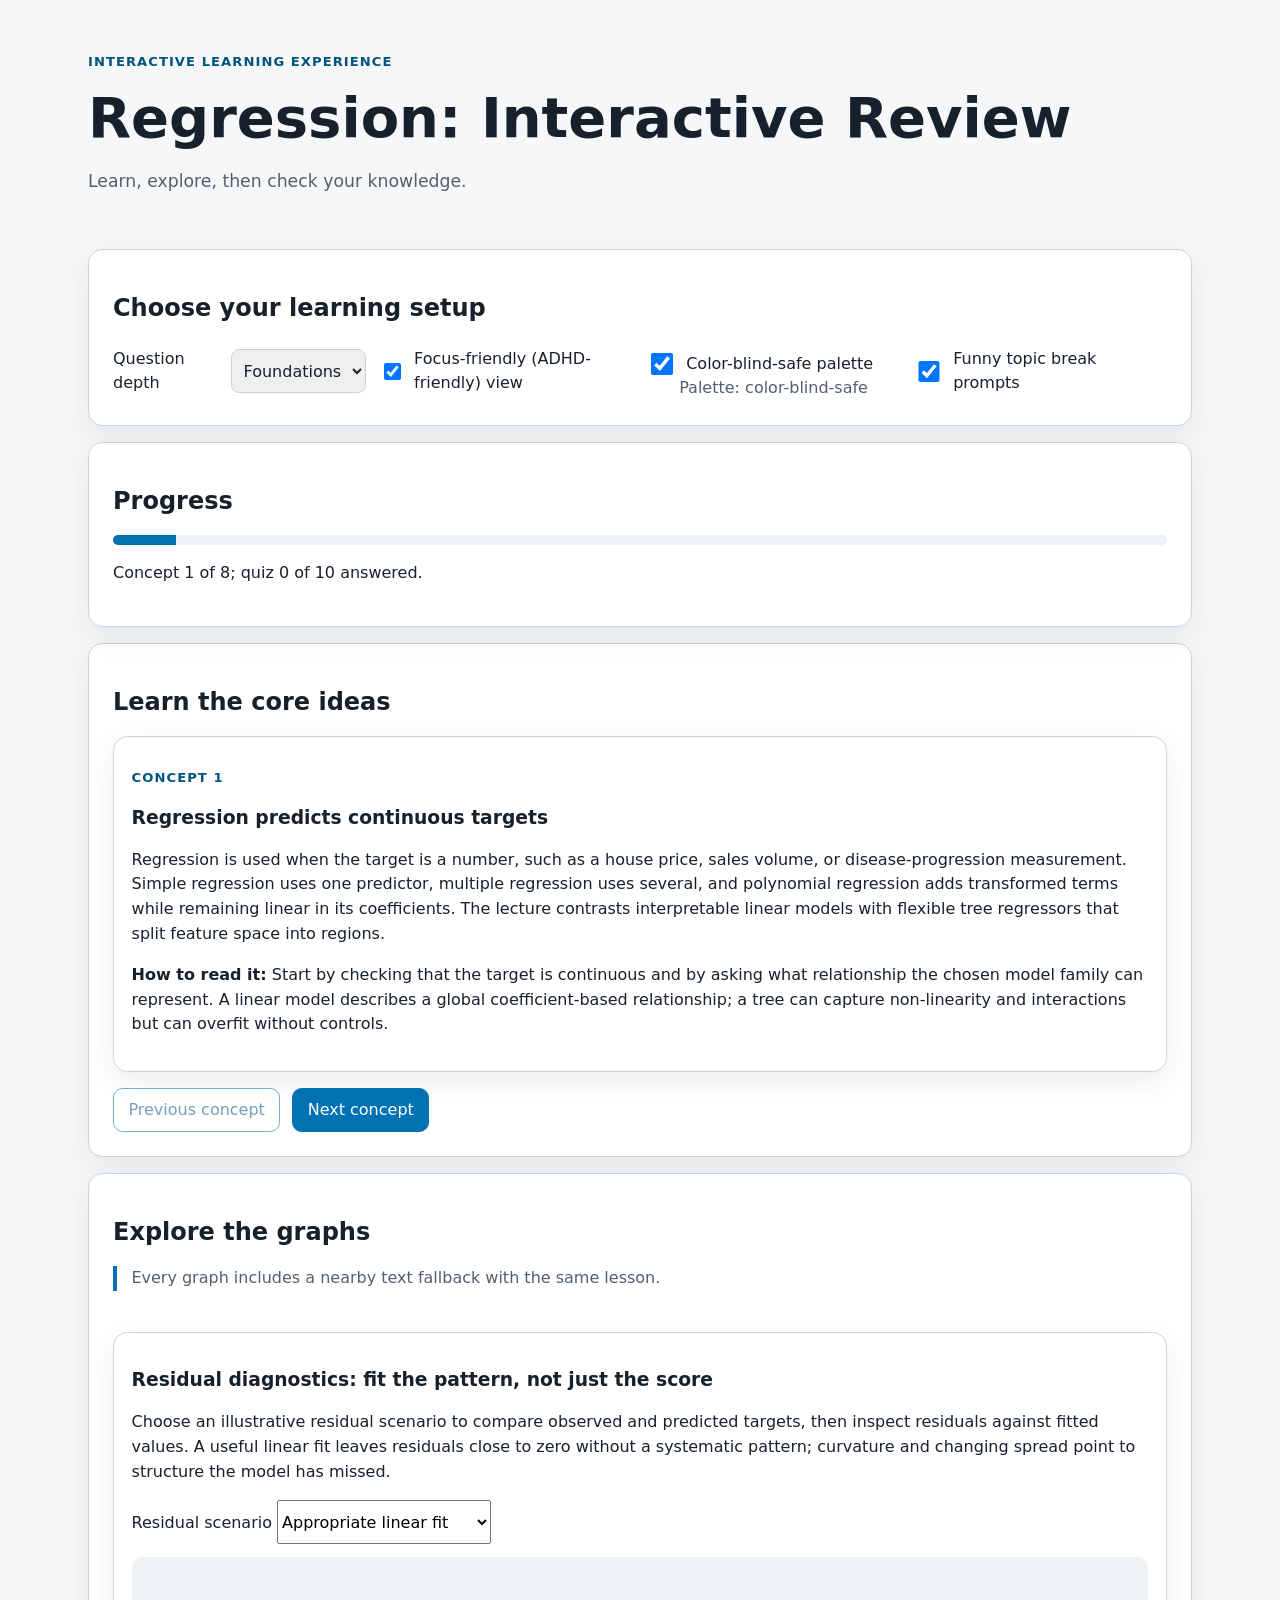
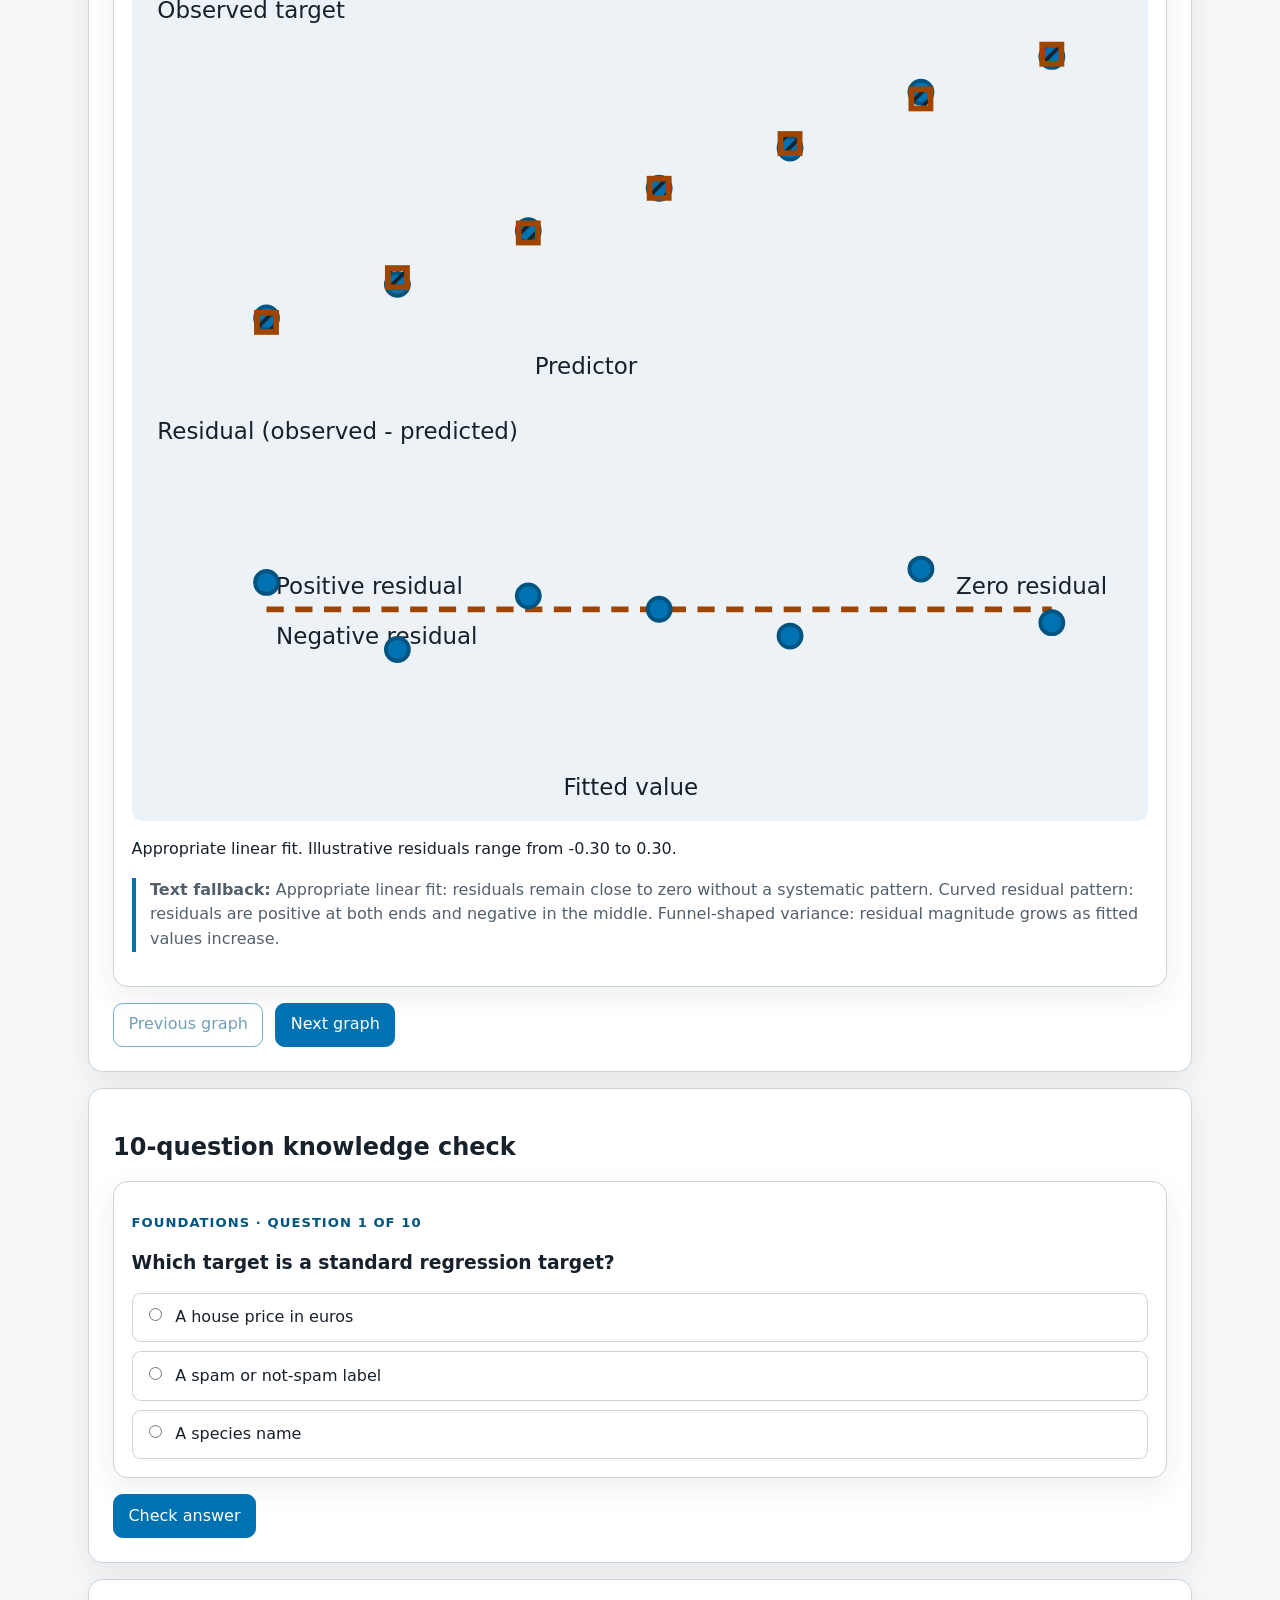
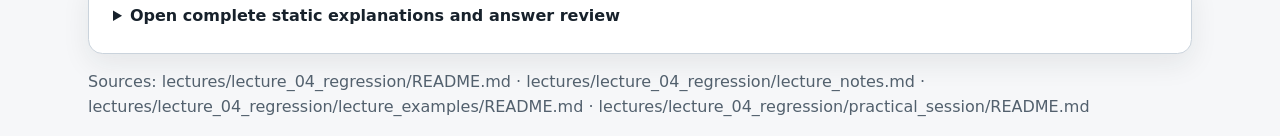
==== commit 75468922: "feat: add regression diagnostic explorers" ====
--- a/lecture_experiences/lecture_04_regression/index.html
+++ b/lecture_experiences/lecture_04_regression/index.html
@@ -19,6 +19,10 @@
       --danger: #a33a3a;
       --border: #cad3dc;
       --focus: #111111;
+      --graph-primary: #6d28d9;
+      --graph-primary-strong: #4c1d95;
+      --graph-secondary: #0f766e;
+      --graph-secondary-strong: #115e59;
       --shadow: 0 10px 28px rgb(23 33 43 / 8%);
       font-family: system-ui, -apple-system, BlinkMacSystemFont, "Segoe UI", sans-serif;
     }
@@ -30,6 +34,10 @@
       --success: #009e73;
       --danger: #cc79a7;
       --focus: #000000;
+      --graph-primary: #0072b2;
+      --graph-primary-strong: #00547f;
+      --graph-secondary: #d55e00;
+      --graph-secondary-strong: #9f4500;
     }
 
     * {
@@ -184,6 +192,11 @@
       width: 1.35rem;
     }
 
+    .setting-status {
+      color: var(--muted);
+      margin: -0.65rem 0 0 2rem;
+    }
+
     textarea {
       border: 1px solid var(--border);
       border-radius: 0.55rem;
@@ -270,15 +283,121 @@
     }
 
     .mark-primary {
-      fill: var(--accent);
-      stroke: var(--accent-strong);
+      fill: var(--graph-primary);
+      stroke: var(--graph-primary-strong);
       stroke-width: 2;
     }
 
     .mark-secondary {
+      color: var(--graph-secondary);
       fill: url("#diagonal-hatch");
-      stroke: var(--secondary);
+      stroke: var(--graph-secondary-strong);
       stroke-width: 3;
+    }
+
+    .mark-series-primary {
+      fill: var(--graph-primary);
+      stroke: var(--graph-primary-strong);
+      stroke-width: 2;
+    }
+
+    .mark-series-secondary {
+      color: var(--graph-secondary);
+      fill: url("#diagonal-hatch");
+      stroke: var(--graph-secondary-strong);
+      stroke-width: 3;
+    }
+
+    .boundary-line,
+    .zero-line {
+      fill: none;
+      stroke: var(--graph-secondary-strong);
+      stroke-dasharray: 9 6;
+      stroke-width: 3;
+    }
+
+    .residual-line {
+      stroke: var(--graph-secondary-strong);
+      stroke-width: 2;
+    }
+
+    .metric-bar {
+      fill: var(--graph-primary);
+      stroke: var(--graph-primary-strong);
+      stroke-width: 2;
+    }
+
+    .confusion-cell rect {
+      stroke-width: 3;
+    }
+
+    .confusion-cell text {
+      fill: var(--ink);
+      font-size: 16px;
+      font-weight: 750;
+    }
+
+    .outcome-tn rect,
+    .outcome-tp rect {
+      fill: var(--graph-primary);
+      fill-opacity: 0.22;
+      stroke: var(--graph-primary-strong);
+    }
+
+    .outcome-fp,
+    .outcome-fn {
+      color: var(--graph-secondary);
+    }
+
+    .outcome-fp rect,
+    .outcome-fn rect {
+      fill: url("#diagonal-hatch");
+      stroke: var(--graph-secondary-strong);
+    }
+
+    .coefficient-line {
+      fill: none;
+      stroke-width: 3;
+    }
+
+    .feature-label {
+      fill: var(--ink);
+      font-size: 11px;
+      font-weight: 700;
+    }
+
+    .coefficient-legend {
+      color: var(--muted);
+      margin: 0.75rem 0 0;
+    }
+
+    .model-ridge {
+      stroke: var(--graph-primary);
+    }
+
+    .model-lasso {
+      stroke: var(--graph-secondary);
+      stroke-dasharray: 8 5;
+    }
+
+    .coefficient-zero {
+      color: var(--graph-secondary-strong);
+      fill: var(--surface);
+      stroke: currentColor;
+      stroke-width: 3;
+    }
+
+    .visualization-table {
+      border-collapse: collapse;
+      margin-top: 0.75rem;
+      width: 100%;
+    }
+
+    .visualization-table th,
+    .visualization-table td {
+      border-bottom: 1px solid var(--border);
+      padding: 0.4rem 0.55rem;
+      text-align: left;
     }
 
     .graph-fallback {
@@ -416,10 +535,15 @@
           <input data-setting="focus" type="checkbox">
           <span>Focus-friendly (ADHD-friendly) view</span>
         </label>
-        <label class="setting">
-          <input data-setting="color-blind" type="checkbox">
-          <span>Color-blind-safe palette</span>
-        </label>
+        <div>
+          <label class="setting">
+            <input data-setting="color-blind" type="checkbox">
+            <span>Color-blind-safe palette</span>
+          </label>
+          <p id="palette-status" class="setting-status" aria-live="polite">
+            Palette: standard
+          </p>
+        </div>
         <label class="setting">
           <input data-setting="break-prompts" type="checkbox">
           <span>Funny topic break prompts</span>
@@ -482,7 +606,7 @@
     <section id="static-content" class="static-reference">
       <details>
         <summary>Open complete static explanations and answer review</summary>
-        <div class="static-reference-body"><h2>Complete static learning reference</h2><p>This reference remains available when scripts or browser storage are unavailable.</p><section><h3>Concepts</h3><article><h4>Regression predicts continuous targets</h4><p>Regression is used when the target is a number, such as a house price, sales volume, or disease-progression measurement. Simple regression uses one predictor, multiple regression uses several, and polynomial regression adds transformed terms while remaining linear in its coefficients. The lecture contrasts interpretable linear models with flexible tree regressors that split feature space into regions.</p><p><strong>How to interpret it:</strong> Start by checking that the target is continuous and by asking what relationship the chosen model family can represent. A linear model describes a global coefficient-based relationship; a tree can capture non-linearity and interactions but can overfit without controls.</p><h5>Common mistakes</h5><ul><li>Using regression for a class label just because the labels are encoded as numbers.</li><li>Assuming polynomial regression is non-linear in its coefficients.</li><li>Treating a more flexible model as automatically better on unseen data.</li></ul><p><strong>Sources:</strong> lectures/lecture_04_regression/lecture_notes.md; lectures/lecture_04_regression/README.md</p></article><article><h4>OLS learns from squared residuals</h4><p>A fitted value is a model prediction. Its residual is actual minus predicted: e_i = y_i - y_hat_i. Ordinary Least Squares chooses coefficients that minimize the sum of squared residuals, so large residuals receive more weight than small ones.</p><p><strong>How to interpret it:</strong> Keep the sign convention visible when reading diagnostics: a positive residual means the observed target was above the fitted value. OLS summarizes one coefficient solution, while residuals show observation-by-observation misses.</p><h5>Common mistakes</h5><ul><li>Computing a residual as predicted minus actual and then reversing its interpretation.</li><li>Assuming a small total squared error guarantees that residuals have no pattern.</li><li>Confusing a fitted value with the observed target.</li></ul><p><strong>Sources:</strong> lectures/lecture_04_regression/lecture_notes.md; lectures/lecture_04_regression/lecture_examples/README.md</p></article><article><h4>Treat assumptions as diagnostic questions</h4><p>Linear regression assumptions include linearity in the coefficients, independent observations, constant error variance, no perfect multicollinearity, zero-mean errors, and no residual autocorrelation. Normal errors are mainly needed for exact confidence intervals and hypothesis tests, not for computing OLS coefficients.</p><p><strong>How to interpret it:</strong> Ask what the residual plots and data-collection process say about each assumption. Curvature can suggest missing non-linearity, a funnel can suggest heteroscedasticity, and ordered residual patterns can suggest dependence.</p><h5>Common mistakes</h5><ul><li>Treating assumptions as guarantees supplied by the algorithm.</li><li>Believing normal residuals are required merely to calculate OLS coefficients.</li><li>Checking only one metric and skipping residual diagnostics.</li></ul><p><strong>Sources:</strong> lectures/lecture_04_regression/lecture_notes.md; lectures/lecture_04_regression/practical_session/README.md</p></article><article><h4>Multicollinearity destabilizes coefficients</h4><p>When predictors are strongly related, X-transpose-X can become poorly conditioned. Coefficient estimates may then vary greatly after small data changes even when predictive performance remains acceptable. Pairwise correlations are a useful first pass, while Variance Inflation Factor checks whether one feature is explained by all the others.</p><p><strong>How to interpret it:</strong> Use a high VIF as a warning signal rather than a universal deletion rule. Investigate redundant features, derived ratios, encoding choices, and whether the goal is stable interpretation or prediction.</p><h5>Common mistakes</h5><ul><li>Assuming good predictions make every coefficient stable and interpretable.</li><li>Using only a pairwise correlation matrix to rule out multicollinearity.</li><li>Treating VIF thresholds as laws that automatically decide which feature to remove.</li></ul><p><strong>Sources:</strong> lectures/lecture_04_regression/lecture_notes.md; lectures/lecture_04_regression/README.md; lectures/lecture_04_regression/practical_session/README.md</p></article><article><h4>Ridge and Lasso trade fit for stability</h4><p>Regularization adds a coefficient penalty to squared error. Ridge uses an L2 penalty and usually shrinks coefficients without making them exactly zero. Lasso uses an L1 penalty and can set coefficients to zero, producing a sparse model. With strongly correlated predictors, Lasso may select one and suppress another somewhat arbitrarily.</p><p><strong>How to interpret it:</strong> Prefer Ridge when many predictors may carry signal and stability is important. Consider Lasso when sparsity is useful, but validate the penalty strength and avoid interpreting selected features as uniquely proven causes.</p><h5>Common mistakes</h5><ul><li>Claiming Ridge performs automatic feature selection by setting many coefficients exactly to zero.</li><li>Choosing the regularization strength from test-set performance.</li><li>Treating a Lasso-selected feature as causal or uniquely important.</li></ul><p><strong>Sources:</strong> lectures/lecture_04_regression/lecture_notes.md; lectures/lecture_04_regression/README.md; lectures/lecture_04_regression/practical_session/README.md</p></article><article><h4>Scaling makes coefficient penalties comparable</h4><p>Ridge and Lasso penalize coefficient size. If predictors use very different numeric scales, coefficient magnitudes partly reflect measurement units, so an unscaled penalty treats features unevenly. Standardizing numerical predictors before regularized regression makes the penalty more comparable across features.</p><p><strong>How to interpret it:</strong> Put scaling inside a training pipeline so the scaler is learned from training data and applied consistently to validation or test data. Scaling is especially important for coefficient-penalized models.</p><h5>Common mistakes</h5><ul><li>Fitting the scaler on the full dataset before the train-test split.</li><li>Assuming a penalty is fair across features measured in dollars, years, and fractions without scaling.</li><li>Scaling some folds manually and differently from others.</li></ul><p><strong>Sources:</strong> lectures/lecture_04_regression/lecture_notes.md; lectures/lecture_04_regression/practical_session/README.md</p></article><article><h4>Regression metrics emphasize different errors</h4><p>MAE averages absolute residuals and is less dominated by extreme misses. MSE averages squared residuals and penalizes large errors strongly. RMSE is the square root of MSE and returns to target units. R-squared compares the model with a mean-prediction baseline, but it does not prove causality or acceptable absolute error.</p><p><strong>How to interpret it:</strong> Choose metrics to match the consequence of error. Report a target-unit metric such as MAE or RMSE alongside R-squared, and remember that test R-squared can be negative when predictions are worse than the mean baseline.</p><h5>Common mistakes</h5><ul><li>Reading R-squared as the percentage of individual predictions that are correct.</li><li>Comparing MSE directly with target values even though MSE uses squared units.</li><li>Assuming the model with the smallest MAE must also have the smallest RMSE.</li></ul><p><strong>Sources:</strong> lectures/lecture_04_regression/lecture_notes.md; lectures/lecture_04_regression/lecture_examples/README.md</p></article><article><h4>Validate performance and limit interpretation</h4><p>Overfitting appears when training performance is strong but unseen-data performance is weak. Train-test splits and cross-validation estimate generalization, while residual analysis reveals missed structure that a single score can hide. Linear coefficients are conditional on the other features and are safest to interpret when specification, preprocessing, and multicollinearity are handled carefully.</p><p><strong>How to interpret it:</strong> Tune model complexity and regularization with validation or cross-validation, reserve the test set for final evaluation, and inspect residuals. Predictive success alone does not establish causality or guarantee stable coefficients.</p><h5>Common mistakes</h5><ul><li>Selecting hyperparameters by repeatedly checking the test set.</li><li>Using a high training score as evidence of generalization.</li><li>Describing a coefficient as a causal effect without design and assumption support.</li></ul><p><strong>Sources:</strong> lectures/lecture_04_regression/lecture_notes.md; lectures/lecture_04_regression/README.md; lectures/lecture_04_regression/practical_session/README.md</p></article></section><section><h3>Visualization reference</h3><article><h4>Illustrative fitted values and observed targets</h4><p>These small illustrative pairs compare fitted values on the horizontal axis with observed targets on the vertical axis. The optional trend line summarizes their positive relationship, while vertical departures from the overall relationship remind us that fitted values are not the observations themselves.</p><p class="graph-fallback"><strong>Graph fallback:</strong> Illustrative fitted-observed pairs: (20, 18), (30, 33), (40, 37), (50, 55), (60, 58), (70, 74), (80, 79), (90, 97), (100, 96), (110, 116). Observed targets generally rise with fitted values, but each pair can depart from the fitted relationship.</p></article><article><h4>One illustrative residual set, several bin choices</h4><p>These fixed illustrative residuals are centered near zero but include tails. Changing the bin count can make the same residual set look smoother or more fragmented, so distribution claims should be checked across sensible bin choices and supported by other diagnostics.</p><p class="graph-fallback"><strong>Graph fallback:</strong> Illustrative residuals range from -12 to 12 and cluster near zero, with symmetric tail values at -12, -9, -7, 7, 9, and 12. Four bins show the broad center and tails; finer binning reveals more local variation without changing the observations.</p></article><article><h4>Residual fences flag unusual misses</h4><p>These fixed illustrative residual-like values show how the IQR fence multiplier changes which misses are flagged. A flagged residual deserves investigation for model misspecification, influence, or data quality; the box plot alone does not prove an observation is erroneous.</p><p class="graph-fallback"><strong>Graph fallback:</strong> Illustrative sorted residual-like values run from -12 to 12 with Q1 = -2 and Q3 = 2. A 1 x IQR fence flags six values (-12, -9, -7, 7, 9, 12), a 1.5 x fence flags four (-12, -9, 9, 12), and a 2 x fence flags two (-12, 12). Every flag still requires contextual investigation.</p></article></section><section><h3>Quiz banks and answer review</h3><section><h4>Foundations</h4><ol><li><p><strong>Which target is a standard regression target?</strong></p><ul><li>A house price in euros</li><li>A spam or not-spam label</li><li>A species name</li></ul><p><strong>Answer:</strong> A house price in euros</p><p><strong>Explanation:</strong> Regression predicts a continuous numerical target such as price, sales, or disease progression.</p></li><li><p><strong>An observed target is 12 and its fitted value is 10. What is the residual using the lecture convention?</strong></p><ul><li>2</li><li>-2</li><li>22</li></ul><p><strong>Answer:</strong> 2</p><p><strong>Explanation:</strong> Residual equals actual minus predicted, so 12 - 10 = 2.</p></li><li><p><strong>What objective does ordinary least squares minimize?</strong></p><ul><li>The sum of squared residuals</li><li>The number of predictors</li><li>The largest target value</li></ul><p><strong>Answer:</strong> The sum of squared residuals</p><p><strong>Explanation:</strong> OLS selects coefficients that minimize total squared differences between observed and fitted targets.</p></li><li><p><strong>A residual-versus-fitted plot widens like a funnel. Which diagnostic question does this raise?</strong></p><ul><li>Whether error variance is constant</li><li>Whether the target is categorical</li><li>Whether Ridge sets coefficients to zero</li></ul><p><strong>Answer:</strong> Whether error variance is constant</p><p><strong>Explanation:</strong> A systematic change in residual spread suggests heteroscedasticity rather than constant error variance.</p></li><li><p><strong>What is a common consequence of strong multicollinearity?</strong></p><ul><li>Unstable coefficient estimates</li><li>A guaranteed perfect test score</li><li>Residuals that are always normal</li></ul><p><strong>Answer:</strong> Unstable coefficient estimates</p><p><strong>Explanation:</strong> Highly related predictors make coefficient estimates sensitive to small changes in the data.</p></li><li><p><strong>What does Ridge regression usually do to coefficients?</strong></p><ul><li>Shrinks them toward zero</li><li>Sets every coefficient exactly to zero</li><li>Removes the target variable</li></ul><p><strong>Answer:</strong> Shrinks them toward zero</p><p><strong>Explanation:</strong> Ridge uses an L2 penalty that stabilizes and shrinks coefficients, usually without making them exactly zero.</p></li><li><p><strong>What distinctive behavior can Lasso produce?</strong></p><ul><li>Some coefficients become exactly zero</li><li>Every residual becomes positive</li><li>The target becomes categorical</li></ul><p><strong>Answer:</strong> Some coefficients become exactly zero</p><p><strong>Explanation:</strong> Lasso's L1 penalty can create sparse solutions by setting some coefficients to zero.</p></li><li><p><strong>Why are numerical features commonly standardized before Ridge or Lasso?</strong></p><ul><li>To make the coefficient penalty comparable across feature scales</li><li>To guarantee causal coefficients</li><li>To make R-squared equal one</li></ul><p><strong>Answer:</strong> To make the coefficient penalty comparable across feature scales</p><p><strong>Explanation:</strong> Without scaling, measurement units affect coefficient magnitudes and therefore how strongly the penalty acts.</p></li><li><p><strong>Which metric returns a squared-error summary to the target's original units?</strong></p><ul><li>RMSE</li><li>MSE</li><li>R-squared</li></ul><p><strong>Answer:</strong> RMSE</p><p><strong>Explanation:</strong> RMSE is the square root of MSE, so it has the same units as the target.</p></li><li><p><strong>What does a high R-squared establish by itself?</strong></p><ul><li>Neither causality nor acceptable absolute error</li><li>That every coefficient is causal</li><li>That no validation is needed</li></ul><p><strong>Answer:</strong> Neither causality nor acceptable absolute error</p><p><strong>Explanation:</strong> R-squared compares explained variation with a mean baseline; it does not prove causation or show error magnitude in target units.</p></li></ol></section><section><h4>Applied</h4><ol><li><p><strong>A model includes x, x-squared, and x-cubed terms. Which statement is accurate?</strong></p><ul><li>It can be polynomial in x while linear in its coefficients</li><li>It cannot be fit with linear-model tools</li><li>Its target must be a class label</li></ul><p><strong>Answer:</strong> It can be polynomial in x while linear in its coefficients</p><p><strong>Explanation:</strong> Polynomial regression transforms predictors but remains a linear combination of the learned coefficients.</p></li><li><p><strong>Residuals trace a curved pattern around zero. What is the most direct concern?</strong></p><ul><li>The model may be missing non-linear structure</li><li>The residuals must be deleted</li><li>The target has become categorical</li></ul><p><strong>Answer:</strong> The model may be missing non-linear structure</p><p><strong>Explanation:</strong> Curvature in residuals indicates systematic structure left unexplained by the fitted relationship.</p></li><li><p><strong>A feature has a very large VIF. What does that indicate?</strong></p><ul><li>Other predictors explain much of that feature</li><li>The feature has no missing values</li><li>The model's test error is zero</li></ul><p><strong>Answer:</strong> Other predictors explain much of that feature</p><p><strong>Explanation:</strong> VIF grows when a feature can be predicted well from the remaining predictors, signaling coefficient instability risk.</p></li><li><p><strong>Two predictors are strongly correlated and Lasso keeps only one. What is the safest interpretation?</strong></p><ul><li>Selection between the correlated predictors may be unstable</li><li>The kept predictor is proven causal</li><li>The removed predictor contains no possible signal</li></ul><p><strong>Answer:</strong> Selection between the correlated predictors may be unstable</p><p><strong>Explanation:</strong> With correlated predictors, Lasso can select one and suppress another somewhat arbitrarily.</p></li><li><p><strong>Rare very large prediction errors are especially costly. Which metric emphasizes them more?</strong></p><ul><li>RMSE</li><li>MAE</li><li>Median target value</li></ul><p><strong>Answer:</strong> RMSE</p><p><strong>Explanation:</strong> RMSE derives from squared residuals, so large misses receive disproportionately more weight than under MAE.</p></li><li><p><strong>A model has negative R-squared on held-out data. What does that mean?</strong></p><ul><li>It performed worse than the mean-prediction baseline</li><li>R-squared can never be negative</li><li>Every residual is negative</li></ul><p><strong>Answer:</strong> It performed worse than the mean-prediction baseline</p><p><strong>Explanation:</strong> Test R-squared can be negative when the model predicts worse than using the held-out target mean baseline.</p></li><li><p><strong>Training error is tiny but test error is large. What is the likely problem?</strong></p><ul><li>Overfitting</li><li>Guaranteed underfitting</li><li>Perfect generalization</li></ul><p><strong>Answer:</strong> Overfitting</p><p><strong>Explanation:</strong> A large train-test performance gap is the standard warning that the model learned training-specific patterns.</p></li><li><p><strong>Where should Ridge or Lasso alpha be selected?</strong></p><ul><li>Using validation or cross-validation</li><li>By repeatedly optimizing the final test set</li><li>From the largest training coefficient</li></ul><p><strong>Answer:</strong> Using validation or cross-validation</p><p><strong>Explanation:</strong> Penalty strength is a hyperparameter and should be tuned without leaking information from the final test evaluation.</p></li><li><p><strong>In multiple linear regression, how is one coefficient interpreted?</strong></p><ul><li>As a target change holding the other modeled features fixed</li><li>As an unconditional causal effect</li><li>As the feature's missing-value count</li></ul><p><strong>Answer:</strong> As a target change holding the other modeled features fixed</p><p><strong>Explanation:</strong> A multiple-regression coefficient is conditional on the other included predictors and still needs assumptions for careful interpretation.</p></li><li><p><strong>Why compare a decision-tree regressor with a linear model?</strong></p><ul><li>The tree can capture non-linearity but may overfit more easily</li><li>The tree guarantees stable coefficients</li><li>The linear model can only predict class labels</li></ul><p><strong>Answer:</strong> The tree can capture non-linearity but may overfit more easily</p><p><strong>Explanation:</strong> Trees flexibly split feature space, while linear models impose a simpler global form and offer more direct coefficient interpretation.</p></li></ol></section><section><h4>Challenge</h4><ol><li><p><strong>Which role does residual normality mainly play in the lecture's OLS discussion?</strong></p><ul><li>Supporting exact confidence intervals and hypothesis tests</li><li>Making coefficient computation possible</li><li>Preventing every form of overfitting</li></ul><p><strong>Answer:</strong> Supporting exact confidence intervals and hypothesis tests</p><p><strong>Explanation:</strong> OLS coefficients can be computed without normal errors; normality is mainly invoked for exact finite-sample inference.</p></li><li><p><strong>Under the Gauss-Markov assumptions, what does BLUE mean for OLS?</strong></p><ul><li>It has the smallest variance among linear unbiased estimators</li><li>It is the best possible model of every kind</li><li>It always has the lowest test RMSE</li></ul><p><strong>Answer:</strong> It has the smallest variance among linear unbiased estimators</p><p><strong>Explanation:</strong> BLUE is a qualified statistical result, not a claim that OLS beats every non-linear or biased predictor.</p></li><li><p><strong>All pairwise feature correlations are moderate. Can multicollinearity still exist?</strong></p><ul><li>Yes, one feature can be explained by a combination of several others</li><li>No, pairwise checks prove it is absent</li><li>Only when the target is categorical</li></ul><p><strong>Answer:</strong> Yes, one feature can be explained by a combination of several others</p><p><strong>Explanation:</strong> Pairwise correlations can miss multivariate relationships; VIF uses all other predictors together.</p></li><li><p><strong>Why can keeping every one-hot category column together with an intercept be problematic?</strong></p><ul><li>The columns can create perfect multicollinearity</li><li>It guarantees negative R-squared</li><li>It makes the target non-continuous</li></ul><p><strong>Answer:</strong> The columns can create perfect multicollinearity</p><p><strong>Explanation:</strong> All dummy columns sum to a constant, so with an intercept one column is an exact combination of the others.</p></li><li><p><strong>One feature ranges in thousands and another between zero and one. What is the main regularization risk without scaling?</strong></p><ul><li>Coefficient size reflects units, so the penalty acts unevenly</li><li>OLS residuals become class labels</li><li>Cross-validation becomes impossible</li></ul><p><strong>Answer:</strong> Coefficient size reflects units, so the penalty acts unevenly</p><p><strong>Explanation:</strong> Ridge and Lasso penalize coefficients, whose magnitudes depend on feature units unless predictors are placed on comparable scales.</p></li><li><p><strong>Residuals are 1, -2, and 3. What is their MSE?</strong></p><ul><li>14/3</li><li>6/3</li><li>6</li></ul><p><strong>Answer:</strong> 14/3</p><p><strong>Explanation:</strong> The squared residuals are 1, 4, and 9; their mean is (1 + 4 + 9) / 3 = 14/3.</p></li><li><p><strong>Two models have similar MAE, but one makes occasional catastrophic errors. Which additional metric is especially informative?</strong></p><ul><li>RMSE</li><li>The number of feature names</li><li>Training-set row order</li></ul><p><strong>Answer:</strong> RMSE</p><p><strong>Explanation:</strong> RMSE increases more strongly with large residuals and can distinguish tail-risk behavior hidden by similar MAE values.</p></li><li><p><strong>OLS coefficients are available, but residual spread grows with fitted values. What is the careful conclusion?</strong></p><ul><li>Heteroscedasticity may weaken standard uncertainty estimates</li><li>The coefficients cannot be computed</li><li>The relationship is proven causal</li></ul><p><strong>Answer:</strong> Heteroscedasticity may weaken standard uncertainty estimates</p><p><strong>Explanation:</strong> Changing error variance does not prevent coefficient calculation, but standard inference can become less reliable.</p></li><li><p><strong>Two datasets yield the same R-squared but use targets with very different scales. What should accompany R-squared?</strong></p><ul><li>A target-unit error such as MAE or RMSE</li><li>Only the number of predictors</li><li>A causal claim</li></ul><p><strong>Answer:</strong> A target-unit error such as MAE or RMSE</p><p><strong>Explanation:</strong> R-squared is relative to target variation, while MAE or RMSE reveals the absolute size of prediction errors in meaningful units.</p></li><li><p><strong>A model predicts well, but coefficients change sharply across folds. What is the strongest next step?</strong></p><ul><li>Investigate multicollinearity and validate a regularized alternative</li><li>Declare every coefficient stable</li><li>Skip residual and validation checks</li></ul><p><strong>Answer:</strong> Investigate multicollinearity and validate a regularized alternative</p><p><strong>Explanation:</strong> Good predictions can coexist with unstable coefficients; multicollinearity diagnostics and regularization address the stability question.</p></li></ol></section></section><section><h3>Sources</h3><ul><li>lectures/lecture_04_regression/README.md</li><li>lectures/lecture_04_regression/lecture_notes.md</li><li>lectures/lecture_04_regression/lecture_examples/README.md</li><li>lectures/lecture_04_regression/practical_session/README.md</li></ul></section></div>
+        <div class="static-reference-body"><h2>Complete static learning reference</h2><p>This reference remains available when scripts or browser storage are unavailable.</p><section><h3>Concepts</h3><article><h4>Regression predicts continuous targets</h4><p>Regression is used when the target is a number, such as a house price, sales volume, or disease-progression measurement. Simple regression uses one predictor, multiple regression uses several, and polynomial regression adds transformed terms while remaining linear in its coefficients. The lecture contrasts interpretable linear models with flexible tree regressors that split feature space into regions.</p><p><strong>How to interpret it:</strong> Start by checking that the target is continuous and by asking what relationship the chosen model family can represent. A linear model describes a global coefficient-based relationship; a tree can capture non-linearity and interactions but can overfit without controls.</p><h5>Common mistakes</h5><ul><li>Using regression for a class label just because the labels are encoded as numbers.</li><li>Assuming polynomial regression is non-linear in its coefficients.</li><li>Treating a more flexible model as automatically better on unseen data.</li></ul><p><strong>Sources:</strong> lectures/lecture_04_regression/lecture_notes.md; lectures/lecture_04_regression/README.md</p></article><article><h4>OLS learns from squared residuals</h4><p>A fitted value is a model prediction. Its residual is actual minus predicted: e_i = y_i - y_hat_i. Ordinary Least Squares chooses coefficients that minimize the sum of squared residuals, so large residuals receive more weight than small ones.</p><p><strong>How to interpret it:</strong> Keep the sign convention visible when reading diagnostics: a positive residual means the observed target was above the fitted value. OLS summarizes one coefficient solution, while residuals show observation-by-observation misses.</p><h5>Common mistakes</h5><ul><li>Computing a residual as predicted minus actual and then reversing its interpretation.</li><li>Assuming a small total squared error guarantees that residuals have no pattern.</li><li>Confusing a fitted value with the observed target.</li></ul><p><strong>Sources:</strong> lectures/lecture_04_regression/lecture_notes.md; lectures/lecture_04_regression/lecture_examples/README.md</p></article><article><h4>Treat assumptions as diagnostic questions</h4><p>Linear regression assumptions include linearity in the coefficients, independent observations, constant error variance, no perfect multicollinearity, zero-mean errors, and no residual autocorrelation. Normal errors are mainly needed for exact confidence intervals and hypothesis tests, not for computing OLS coefficients.</p><p><strong>How to interpret it:</strong> Ask what the residual plots and data-collection process say about each assumption. Curvature can suggest missing non-linearity, a funnel can suggest heteroscedasticity, and ordered residual patterns can suggest dependence.</p><h5>Common mistakes</h5><ul><li>Treating assumptions as guarantees supplied by the algorithm.</li><li>Believing normal residuals are required merely to calculate OLS coefficients.</li><li>Checking only one metric and skipping residual diagnostics.</li></ul><p><strong>Sources:</strong> lectures/lecture_04_regression/lecture_notes.md; lectures/lecture_04_regression/practical_session/README.md</p></article><article><h4>Multicollinearity destabilizes coefficients</h4><p>When predictors are strongly related, X-transpose-X can become poorly conditioned. Coefficient estimates may then vary greatly after small data changes even when predictive performance remains acceptable. Pairwise correlations are a useful first pass, while Variance Inflation Factor checks whether one feature is explained by all the others.</p><p><strong>How to interpret it:</strong> Use a high VIF as a warning signal rather than a universal deletion rule. Investigate redundant features, derived ratios, encoding choices, and whether the goal is stable interpretation or prediction.</p><h5>Common mistakes</h5><ul><li>Assuming good predictions make every coefficient stable and interpretable.</li><li>Using only a pairwise correlation matrix to rule out multicollinearity.</li><li>Treating VIF thresholds as laws that automatically decide which feature to remove.</li></ul><p><strong>Sources:</strong> lectures/lecture_04_regression/lecture_notes.md; lectures/lecture_04_regression/README.md; lectures/lecture_04_regression/practical_session/README.md</p></article><article><h4>Ridge and Lasso trade fit for stability</h4><p>Regularization adds a coefficient penalty to squared error. Ridge uses an L2 penalty and usually shrinks coefficients without making them exactly zero. Lasso uses an L1 penalty and can set coefficients to zero, producing a sparse model. With strongly correlated predictors, Lasso may select one and suppress another somewhat arbitrarily.</p><p><strong>How to interpret it:</strong> Prefer Ridge when many predictors may carry signal and stability is important. Consider Lasso when sparsity is useful, but validate the penalty strength and avoid interpreting selected features as uniquely proven causes.</p><h5>Common mistakes</h5><ul><li>Claiming Ridge performs automatic feature selection by setting many coefficients exactly to zero.</li><li>Choosing the regularization strength from test-set performance.</li><li>Treating a Lasso-selected feature as causal or uniquely important.</li></ul><p><strong>Sources:</strong> lectures/lecture_04_regression/lecture_notes.md; lectures/lecture_04_regression/README.md; lectures/lecture_04_regression/practical_session/README.md</p></article><article><h4>Scaling makes coefficient penalties comparable</h4><p>Ridge and Lasso penalize coefficient size. If predictors use very different numeric scales, coefficient magnitudes partly reflect measurement units, so an unscaled penalty treats features unevenly. Standardizing numerical predictors before regularized regression makes the penalty more comparable across features.</p><p><strong>How to interpret it:</strong> Put scaling inside a training pipeline so the scaler is learned from training data and applied consistently to validation or test data. Scaling is especially important for coefficient-penalized models.</p><h5>Common mistakes</h5><ul><li>Fitting the scaler on the full dataset before the train-test split.</li><li>Assuming a penalty is fair across features measured in dollars, years, and fractions without scaling.</li><li>Scaling some folds manually and differently from others.</li></ul><p><strong>Sources:</strong> lectures/lecture_04_regression/lecture_notes.md; lectures/lecture_04_regression/practical_session/README.md</p></article><article><h4>Regression metrics emphasize different errors</h4><p>MAE averages absolute residuals and is less dominated by extreme misses. MSE averages squared residuals and penalizes large errors strongly. RMSE is the square root of MSE and returns to target units. R-squared compares the model with a mean-prediction baseline, but it does not prove causality or acceptable absolute error.</p><p><strong>How to interpret it:</strong> Choose metrics to match the consequence of error. Report a target-unit metric such as MAE or RMSE alongside R-squared, and remember that test R-squared can be negative when predictions are worse than the mean baseline.</p><h5>Common mistakes</h5><ul><li>Reading R-squared as the percentage of individual predictions that are correct.</li><li>Comparing MSE directly with target values even though MSE uses squared units.</li><li>Assuming the model with the smallest MAE must also have the smallest RMSE.</li></ul><p><strong>Sources:</strong> lectures/lecture_04_regression/lecture_notes.md; lectures/lecture_04_regression/lecture_examples/README.md</p></article><article><h4>Validate performance and limit interpretation</h4><p>Overfitting appears when training performance is strong but unseen-data performance is weak. Train-test splits and cross-validation estimate generalization, while residual analysis reveals missed structure that a single score can hide. Linear coefficients are conditional on the other features and are safest to interpret when specification, preprocessing, and multicollinearity are handled carefully.</p><p><strong>How to interpret it:</strong> Tune model complexity and regularization with validation or cross-validation, reserve the test set for final evaluation, and inspect residuals. Predictive success alone does not establish causality or guarantee stable coefficients.</p><h5>Common mistakes</h5><ul><li>Selecting hyperparameters by repeatedly checking the test set.</li><li>Using a high training score as evidence of generalization.</li><li>Describing a coefficient as a causal effect without design and assumption support.</li></ul><p><strong>Sources:</strong> lectures/lecture_04_regression/lecture_notes.md; lectures/lecture_04_regression/README.md; lectures/lecture_04_regression/practical_session/README.md</p></article></section><section><h3>Visualization reference</h3><article><h4>Residual diagnostics: fit the pattern, not just the score</h4><p>Choose an illustrative residual scenario to compare observed and predicted targets, then inspect residuals against fitted values. A useful linear fit leaves residuals close to zero without a systematic pattern; curvature and changing spread point to structure the model has missed.</p><p class="graph-fallback"><strong>Graph fallback:</strong> Appropriate linear fit: residuals remain close to zero without a systematic pattern. Curved residual pattern: residuals are positive at both ends and negative in the middle. Funnel-shaped variance: residual magnitude grows as fitted values increase.</p></article><article><h4>Ridge and Lasso coefficient paths</h4><p>Move through fixed illustrative penalty strengths to compare how Ridge and Lasso change the same three coefficients. These are illustrative precomputed paths, not fitted estimates from a learner's data: Ridge shrinks coefficients without feature selection here, while Lasso can set a coefficient exactly to zero.</p><p class="graph-fallback"><strong>Graph fallback:</strong> These are illustrative precomputed paths. As the penalty rises, Ridge shrinks Area, Rooms, and Age without feature selection here; Lasso reaches zero for Rooms and Age and later Area. A Lasso zero does not establish causal irrelevance.</p></article><article><h4>Metric sensitivity to one large error</h4><p>Keep five fixed prediction errors and change one additional illustrative error. MAE grows with the average absolute miss, while MSE and RMSE respond more strongly when one error becomes large because they square errors first.</p><p class="graph-fallback"><strong>Graph fallback:</strong> With adjustable error 0, MAE and RMSE summarize the five fixed errors. With adjustable error 20, both rise, but squared errors make RMSE rise more strongly. Values are in target units except MSE, which is in target units squared.</p></article></section><section><h3>Quiz banks and answer review</h3><section><h4>Foundations</h4><ol><li><p><strong>Which target is a standard regression target?</strong></p><ul><li>A house price in euros</li><li>A spam or not-spam label</li><li>A species name</li></ul><p><strong>Answer:</strong> A house price in euros</p><p><strong>Explanation:</strong> Regression predicts a continuous numerical target such as price, sales, or disease progression.</p></li><li><p><strong>An observed target is 12 and its fitted value is 10. What is the residual using the lecture convention?</strong></p><ul><li>2</li><li>-2</li><li>22</li></ul><p><strong>Answer:</strong> 2</p><p><strong>Explanation:</strong> Residual equals actual minus predicted, so 12 - 10 = 2.</p></li><li><p><strong>What objective does ordinary least squares minimize?</strong></p><ul><li>The sum of squared residuals</li><li>The number of predictors</li><li>The largest target value</li></ul><p><strong>Answer:</strong> The sum of squared residuals</p><p><strong>Explanation:</strong> OLS selects coefficients that minimize total squared differences between observed and fitted targets.</p></li><li><p><strong>A residual-versus-fitted plot widens like a funnel. Which diagnostic question does this raise?</strong></p><ul><li>Whether error variance is constant</li><li>Whether the target is categorical</li><li>Whether Ridge sets coefficients to zero</li></ul><p><strong>Answer:</strong> Whether error variance is constant</p><p><strong>Explanation:</strong> A systematic change in residual spread suggests heteroscedasticity rather than constant error variance.</p></li><li><p><strong>What is a common consequence of strong multicollinearity?</strong></p><ul><li>Unstable coefficient estimates</li><li>A guaranteed perfect test score</li><li>Residuals that are always normal</li></ul><p><strong>Answer:</strong> Unstable coefficient estimates</p><p><strong>Explanation:</strong> Highly related predictors make coefficient estimates sensitive to small changes in the data.</p></li><li><p><strong>What does Ridge regression usually do to coefficients?</strong></p><ul><li>Shrinks them toward zero</li><li>Sets every coefficient exactly to zero</li><li>Removes the target variable</li></ul><p><strong>Answer:</strong> Shrinks them toward zero</p><p><strong>Explanation:</strong> Ridge uses an L2 penalty that stabilizes and shrinks coefficients, usually without making them exactly zero.</p></li><li><p><strong>What distinctive behavior can Lasso produce?</strong></p><ul><li>Some coefficients become exactly zero</li><li>Every residual becomes positive</li><li>The target becomes categorical</li></ul><p><strong>Answer:</strong> Some coefficients become exactly zero</p><p><strong>Explanation:</strong> Lasso's L1 penalty can create sparse solutions by setting some coefficients to zero.</p></li><li><p><strong>Why are numerical features commonly standardized before Ridge or Lasso?</strong></p><ul><li>To make the coefficient penalty comparable across feature scales</li><li>To guarantee causal coefficients</li><li>To make R-squared equal one</li></ul><p><strong>Answer:</strong> To make the coefficient penalty comparable across feature scales</p><p><strong>Explanation:</strong> Without scaling, measurement units affect coefficient magnitudes and therefore how strongly the penalty acts.</p></li><li><p><strong>Which metric returns a squared-error summary to the target's original units?</strong></p><ul><li>RMSE</li><li>MSE</li><li>R-squared</li></ul><p><strong>Answer:</strong> RMSE</p><p><strong>Explanation:</strong> RMSE is the square root of MSE, so it has the same units as the target.</p></li><li><p><strong>What does a high R-squared establish by itself?</strong></p><ul><li>Neither causality nor acceptable absolute error</li><li>That every coefficient is causal</li><li>That no validation is needed</li></ul><p><strong>Answer:</strong> Neither causality nor acceptable absolute error</p><p><strong>Explanation:</strong> R-squared compares explained variation with a mean baseline; it does not prove causation or show error magnitude in target units.</p></li></ol></section><section><h4>Applied</h4><ol><li><p><strong>A model includes x, x-squared, and x-cubed terms. Which statement is accurate?</strong></p><ul><li>It can be polynomial in x while linear in its coefficients</li><li>It cannot be fit with linear-model tools</li><li>Its target must be a class label</li></ul><p><strong>Answer:</strong> It can be polynomial in x while linear in its coefficients</p><p><strong>Explanation:</strong> Polynomial regression transforms predictors but remains a linear combination of the learned coefficients.</p></li><li><p><strong>Residuals trace a curved pattern around zero. What is the most direct concern?</strong></p><ul><li>The model may be missing non-linear structure</li><li>The residuals must be deleted</li><li>The target has become categorical</li></ul><p><strong>Answer:</strong> The model may be missing non-linear structure</p><p><strong>Explanation:</strong> Curvature in residuals indicates systematic structure left unexplained by the fitted relationship.</p></li><li><p><strong>A feature has a very large VIF. What does that indicate?</strong></p><ul><li>Other predictors explain much of that feature</li><li>The feature has no missing values</li><li>The model's test error is zero</li></ul><p><strong>Answer:</strong> Other predictors explain much of that feature</p><p><strong>Explanation:</strong> VIF grows when a feature can be predicted well from the remaining predictors, signaling coefficient instability risk.</p></li><li><p><strong>Two predictors are strongly correlated and Lasso keeps only one. What is the safest interpretation?</strong></p><ul><li>Selection between the correlated predictors may be unstable</li><li>The kept predictor is proven causal</li><li>The removed predictor contains no possible signal</li></ul><p><strong>Answer:</strong> Selection between the correlated predictors may be unstable</p><p><strong>Explanation:</strong> With correlated predictors, Lasso can select one and suppress another somewhat arbitrarily.</p></li><li><p><strong>Rare very large prediction errors are especially costly. Which metric emphasizes them more?</strong></p><ul><li>RMSE</li><li>MAE</li><li>Median target value</li></ul><p><strong>Answer:</strong> RMSE</p><p><strong>Explanation:</strong> RMSE derives from squared residuals, so large misses receive disproportionately more weight than under MAE.</p></li><li><p><strong>A model has negative R-squared on held-out data. What does that mean?</strong></p><ul><li>It performed worse than the mean-prediction baseline</li><li>R-squared can never be negative</li><li>Every residual is negative</li></ul><p><strong>Answer:</strong> It performed worse than the mean-prediction baseline</p><p><strong>Explanation:</strong> Test R-squared can be negative when the model predicts worse than using the held-out target mean baseline.</p></li><li><p><strong>Training error is tiny but test error is large. What is the likely problem?</strong></p><ul><li>Overfitting</li><li>Guaranteed underfitting</li><li>Perfect generalization</li></ul><p><strong>Answer:</strong> Overfitting</p><p><strong>Explanation:</strong> A large train-test performance gap is the standard warning that the model learned training-specific patterns.</p></li><li><p><strong>Where should Ridge or Lasso alpha be selected?</strong></p><ul><li>Using validation or cross-validation</li><li>By repeatedly optimizing the final test set</li><li>From the largest training coefficient</li></ul><p><strong>Answer:</strong> Using validation or cross-validation</p><p><strong>Explanation:</strong> Penalty strength is a hyperparameter and should be tuned without leaking information from the final test evaluation.</p></li><li><p><strong>In multiple linear regression, how is one coefficient interpreted?</strong></p><ul><li>As a target change holding the other modeled features fixed</li><li>As an unconditional causal effect</li><li>As the feature's missing-value count</li></ul><p><strong>Answer:</strong> As a target change holding the other modeled features fixed</p><p><strong>Explanation:</strong> A multiple-regression coefficient is conditional on the other included predictors and still needs assumptions for careful interpretation.</p></li><li><p><strong>Why compare a decision-tree regressor with a linear model?</strong></p><ul><li>The tree can capture non-linearity but may overfit more easily</li><li>The tree guarantees stable coefficients</li><li>The linear model can only predict class labels</li></ul><p><strong>Answer:</strong> The tree can capture non-linearity but may overfit more easily</p><p><strong>Explanation:</strong> Trees flexibly split feature space, while linear models impose a simpler global form and offer more direct coefficient interpretation.</p></li></ol></section><section><h4>Challenge</h4><ol><li><p><strong>Which role does residual normality mainly play in the lecture's OLS discussion?</strong></p><ul><li>Supporting exact confidence intervals and hypothesis tests</li><li>Making coefficient computation possible</li><li>Preventing every form of overfitting</li></ul><p><strong>Answer:</strong> Supporting exact confidence intervals and hypothesis tests</p><p><strong>Explanation:</strong> OLS coefficients can be computed without normal errors; normality is mainly invoked for exact finite-sample inference.</p></li><li><p><strong>Under the Gauss-Markov assumptions, what does BLUE mean for OLS?</strong></p><ul><li>It has the smallest variance among linear unbiased estimators</li><li>It is the best possible model of every kind</li><li>It always has the lowest test RMSE</li></ul><p><strong>Answer:</strong> It has the smallest variance among linear unbiased estimators</p><p><strong>Explanation:</strong> BLUE is a qualified statistical result, not a claim that OLS beats every non-linear or biased predictor.</p></li><li><p><strong>All pairwise feature correlations are moderate. Can multicollinearity still exist?</strong></p><ul><li>Yes, one feature can be explained by a combination of several others</li><li>No, pairwise checks prove it is absent</li><li>Only when the target is categorical</li></ul><p><strong>Answer:</strong> Yes, one feature can be explained by a combination of several others</p><p><strong>Explanation:</strong> Pairwise correlations can miss multivariate relationships; VIF uses all other predictors together.</p></li><li><p><strong>Why can keeping every one-hot category column together with an intercept be problematic?</strong></p><ul><li>The columns can create perfect multicollinearity</li><li>It guarantees negative R-squared</li><li>It makes the target non-continuous</li></ul><p><strong>Answer:</strong> The columns can create perfect multicollinearity</p><p><strong>Explanation:</strong> All dummy columns sum to a constant, so with an intercept one column is an exact combination of the others.</p></li><li><p><strong>One feature ranges in thousands and another between zero and one. What is the main regularization risk without scaling?</strong></p><ul><li>Coefficient size reflects units, so the penalty acts unevenly</li><li>OLS residuals become class labels</li><li>Cross-validation becomes impossible</li></ul><p><strong>Answer:</strong> Coefficient size reflects units, so the penalty acts unevenly</p><p><strong>Explanation:</strong> Ridge and Lasso penalize coefficients, whose magnitudes depend on feature units unless predictors are placed on comparable scales.</p></li><li><p><strong>Residuals are 1, -2, and 3. What is their MSE?</strong></p><ul><li>14/3</li><li>6/3</li><li>6</li></ul><p><strong>Answer:</strong> 14/3</p><p><strong>Explanation:</strong> The squared residuals are 1, 4, and 9; their mean is (1 + 4 + 9) / 3 = 14/3.</p></li><li><p><strong>Two models have similar MAE, but one makes occasional catastrophic errors. Which additional metric is especially informative?</strong></p><ul><li>RMSE</li><li>The number of feature names</li><li>Training-set row order</li></ul><p><strong>Answer:</strong> RMSE</p><p><strong>Explanation:</strong> RMSE increases more strongly with large residuals and can distinguish tail-risk behavior hidden by similar MAE values.</p></li><li><p><strong>OLS coefficients are available, but residual spread grows with fitted values. What is the careful conclusion?</strong></p><ul><li>Heteroscedasticity may weaken standard uncertainty estimates</li><li>The coefficients cannot be computed</li><li>The relationship is proven causal</li></ul><p><strong>Answer:</strong> Heteroscedasticity may weaken standard uncertainty estimates</p><p><strong>Explanation:</strong> Changing error variance does not prevent coefficient calculation, but standard inference can become less reliable.</p></li><li><p><strong>Two datasets yield the same R-squared but use targets with very different scales. What should accompany R-squared?</strong></p><ul><li>A target-unit error such as MAE or RMSE</li><li>Only the number of predictors</li><li>A causal claim</li></ul><p><strong>Answer:</strong> A target-unit error such as MAE or RMSE</p><p><strong>Explanation:</strong> R-squared is relative to target variation, while MAE or RMSE reveals the absolute size of prediction errors in meaningful units.</p></li><li><p><strong>A model predicts well, but coefficients change sharply across folds. What is the strongest next step?</strong></p><ul><li>Investigate multicollinearity and validate a regularized alternative</li><li>Declare every coefficient stable</li><li>Skip residual and validation checks</li></ul><p><strong>Answer:</strong> Investigate multicollinearity and validate a regularized alternative</p><p><strong>Explanation:</strong> Good predictions can coexist with unstable coefficients; multicollinearity diagnostics and regularization address the stability question.</p></li></ol></section></section><section><h3>Sources</h3><ul><li>lectures/lecture_04_regression/README.md</li><li>lectures/lecture_04_regression/lecture_notes.md</li><li>lectures/lecture_04_regression/lecture_examples/README.md</li><li>lectures/lecture_04_regression/practical_session/README.md</li></ul></section></div>
       </details>
     </section>
 
@@ -674,7 +798,99 @@
 });
 
   </script>
-  <script>const CONTENT = {"meta":{"experience_id":"lecture-04-regression","title":"Regression: Interactive Review","sources":["lectures/lecture_04_regression/README.md","lectures/lecture_04_regression/lecture_notes.md","lectures/lecture_04_regression/lecture_examples/README.md","lectures/lecture_04_regression/practical_session/README.md"]},"defaults":{"difficulty":"foundations","focus_mode":true,"color_blind":true,"break_prompts":true},"concepts":[{"id":"regression-problem-types","title":"Regression predicts continuous targets","explanation":"Regression is used when the target is a number, such as a house price, sales volume, or disease-progression measurement. Simple regression uses one predictor, multiple regression uses several, and polynomial regression adds transformed terms while remaining linear in its coefficients. The lecture contrasts interpretable linear models with flexible tree regressors that split feature space into regions.","interpretation":"Start by checking that the target is continuous and by asking what relationship the chosen model family can represent. A linear model describes a global coefficient-based relationship; a tree can capture non-linearity and interactions but can overfit without controls.","common_mistakes":["Using regression for a class label just because the labels are encoded as numbers.","Assuming polynomial regression is non-linear in its coefficients.","Treating a more flexible model as automatically better on unseen data."],"sources":["lectures/lecture_04_regression/lecture_notes.md","lectures/lecture_04_regression/README.md"]},{"id":"ols-fitted-values-residuals","title":"OLS learns from squared residuals","explanation":"A fitted value is a model prediction. Its residual is actual minus predicted: e_i = y_i - y_hat_i. Ordinary Least Squares chooses coefficients that minimize the sum of squared residuals, so large residuals receive more weight than small ones.","interpretation":"Keep the sign convention visible when reading diagnostics: a positive residual means the observed target was above the fitted value. OLS summarizes one coefficient solution, while residuals show observation-by-observation misses.","common_mistakes":["Computing a residual as predicted minus actual and then reversing its interpretation.","Assuming a small total squared error guarantees that residuals have no pattern.","Confusing a fitted value with the observed target."],"sources":["lectures/lecture_04_regression/lecture_notes.md","lectures/lecture_04_regression/lecture_examples/README.md"]},{"id":"assumptions-as-diagnostics","title":"Treat assumptions as diagnostic questions","explanation":"Linear regression assumptions include linearity in the coefficients, independent observations, constant error variance, no perfect multicollinearity, zero-mean errors, and no residual autocorrelation. Normal errors are mainly needed for exact confidence intervals and hypothesis tests, not for computing OLS coefficients.","interpretation":"Ask what the residual plots and data-collection process say about each assumption. Curvature can suggest missing non-linearity, a funnel can suggest heteroscedasticity, and ordered residual patterns can suggest dependence.","common_mistakes":["Treating assumptions as guarantees supplied by the algorithm.","Believing normal residuals are required merely to calculate OLS coefficients.","Checking only one metric and skipping residual diagnostics."],"sources":["lectures/lecture_04_regression/lecture_notes.md","lectures/lecture_04_regression/practical_session/README.md"]},{"id":"multicollinearity-instability","title":"Multicollinearity destabilizes coefficients","explanation":"When predictors are strongly related, X-transpose-X can become poorly conditioned. Coefficient estimates may then vary greatly after small data changes even when predictive performance remains acceptable. Pairwise correlations are a useful first pass, while Variance Inflation Factor checks whether one feature is explained by all the others.","interpretation":"Use a high VIF as a warning signal rather than a universal deletion rule. Investigate redundant features, derived ratios, encoding choices, and whether the goal is stable interpretation or prediction.","common_mistakes":["Assuming good predictions make every coefficient stable and interpretable.","Using only a pairwise correlation matrix to rule out multicollinearity.","Treating VIF thresholds as laws that automatically decide which feature to remove."],"sources":["lectures/lecture_04_regression/lecture_notes.md","lectures/lecture_04_regression/README.md","lectures/lecture_04_regression/practical_session/README.md"]},{"id":"ridge-lasso-regularization","title":"Ridge and Lasso trade fit for stability","explanation":"Regularization adds a coefficient penalty to squared error. Ridge uses an L2 penalty and usually shrinks coefficients without making them exactly zero. Lasso uses an L1 penalty and can set coefficients to zero, producing a sparse model. With strongly correlated predictors, Lasso may select one and suppress another somewhat arbitrarily.","interpretation":"Prefer Ridge when many predictors may carry signal and stability is important. Consider Lasso when sparsity is useful, but validate the penalty strength and avoid interpreting selected features as uniquely proven causes.","common_mistakes":["Claiming Ridge performs automatic feature selection by setting many coefficients exactly to zero.","Choosing the regularization strength from test-set performance.","Treating a Lasso-selected feature as causal or uniquely important."],"sources":["lectures/lecture_04_regression/lecture_notes.md","lectures/lecture_04_regression/README.md","lectures/lecture_04_regression/practical_session/README.md"]},{"id":"scaling-for-regularization","title":"Scaling makes coefficient penalties comparable","explanation":"Ridge and Lasso penalize coefficient size. If predictors use very different numeric scales, coefficient magnitudes partly reflect measurement units, so an unscaled penalty treats features unevenly. Standardizing numerical predictors before regularized regression makes the penalty more comparable across features.","interpretation":"Put scaling inside a training pipeline so the scaler is learned from training data and applied consistently to validation or test data. Scaling is especially important for coefficient-penalized models.","common_mistakes":["Fitting the scaler on the full dataset before the train-test split.","Assuming a penalty is fair across features measured in dollars, years, and fractions without scaling.","Scaling some folds manually and differently from others."],"sources":["lectures/lecture_04_regression/lecture_notes.md","lectures/lecture_04_regression/practical_session/README.md"]},{"id":"regression-metrics","title":"Regression metrics emphasize different errors","explanation":"MAE averages absolute residuals and is less dominated by extreme misses. MSE averages squared residuals and penalizes large errors strongly. RMSE is the square root of MSE and returns to target units. R-squared compares the model with a mean-prediction baseline, but it does not prove causality or acceptable absolute error.","interpretation":"Choose metrics to match the consequence of error. Report a target-unit metric such as MAE or RMSE alongside R-squared, and remember that test R-squared can be negative when predictions are worse than the mean baseline.","common_mistakes":["Reading R-squared as the percentage of individual predictions that are correct.","Comparing MSE directly with target values even though MSE uses squared units.","Assuming the model with the smallest MAE must also have the smallest RMSE."],"sources":["lectures/lecture_04_regression/lecture_notes.md","lectures/lecture_04_regression/lecture_examples/README.md"]},{"id":"validation-overfitting-interpretation","title":"Validate performance and limit interpretation","explanation":"Overfitting appears when training performance is strong but unseen-data performance is weak. Train-test splits and cross-validation estimate generalization, while residual analysis reveals missed structure that a single score can hide. Linear coefficients are conditional on the other features and are safest to interpret when specification, preprocessing, and multicollinearity are handled carefully.","interpretation":"Tune model complexity and regularization with validation or cross-validation, reserve the test set for final evaluation, and inspect residuals. Predictive success alone does not establish causality or guarantee stable coefficients.","common_mistakes":["Selecting hyperparameters by repeatedly checking the test set.","Using a high training score as evidence of generalization.","Describing a coefficient as a causal effect without design and assumption support."],"sources":["lectures/lecture_04_regression/lecture_notes.md","lectures/lecture_04_regression/README.md","lectures/lecture_04_regression/practical_session/README.md"]}],"visualizations":[{"id":"reg-fitted-relationship","type":"scatter","title":"Illustrative fitted values and observed targets","explanation":"These small illustrative pairs compare fitted values on the horizontal axis with observed targets on the vertical axis. The optional trend line summarizes their positive relationship, while vertical departures from the overall relationship remind us that fitted values are not the observations themselves.","data":[{"x":20,"y":18},{"x":30,"y":33},{"x":40,"y":37},{"x":50,"y":55},{"x":60,"y":58},{"x":70,"y":74},{"x":80,"y":79},{"x":90,"y":97},{"x":100,"y":96},{"x":110,"y":116}],"controls":{"trend_line":true},"fallback":"Illustrative fitted-observed pairs: (20, 18), (30, 33), (40, 37), (50, 55), (60, 58), (70, 74), (80, 79), (90, 97), (100, 96), (110, 116). Observed targets generally rise with fitted values, but each pair can depart from the fitted relationship."},{"id":"reg-residual-distribution","type":"histogram","title":"One illustrative residual set, several bin choices","explanation":"These fixed illustrative residuals are centered near zero but include tails. Changing the bin count can make the same residual set look smoother or more fragmented, so distribution claims should be checked across sensible bin choices and supported by other diagnostics.","data":[-12,-9,-7,-5,-4,-3,-2,-2,-1,-1,0,0,0,1,1,2,2,3,4,5,7,9,12],"controls":{"bins":[4,6,8,12]},"fallback":"Illustrative residuals range from -12 to 12 and cluster near zero, with symmetric tail values at -12, -9, -7, 7, 9, and 12. Four bins show the broad center and tails; finer binning reveals more local variation without changing the observations."},{"id":"reg-residual-outliers","type":"boxplot","title":"Residual fences flag unusual misses","explanation":"These fixed illustrative residual-like values show how the IQR fence multiplier changes which misses are flagged. A flagged residual deserves investigation for model misspecification, influence, or data quality; the box plot alone does not prove an observation is erroneous.","data":[-12,-9,-7,-3,-2.5,-2,-1.5,-1,-0.5,0,0,0.5,1,1.5,2,2,2.5,3,7,9,12],"controls":{"fence_multipliers":[1,1.5,2]},"fallback":"Illustrative sorted residual-like values run from -12 to 12 with Q1 = -2 and Q3 = 2. A 1 x IQR fence flags six values (-12, -9, -7, 7, 9, 12), a 1.5 x fence flags four (-12, -9, 9, 12), and a 2 x fence flags two (-12, 12). Every flag still requires contextual investigation."}],"quizzes":{"foundations":[{"id":"reg-f-01","type":"single-choice","prompt":"Which target is a standard regression target?","options":["A house price in euros","A spam or not-spam label","A species name"],"answer":"A house price in euros","explanation":"Regression predicts a continuous numerical target such as price, sales, or disease progression.","concept":"regression-problem-types"},{"id":"reg-f-02","type":"single-choice","prompt":"An observed target is 12 and its fitted value is 10. What is the residual using the lecture convention?","options":["2","-2","22"],"answer":"2","explanation":"Residual equals actual minus predicted, so 12 - 10 = 2.","concept":"ols-fitted-values-residuals"},{"id":"reg-f-03","type":"single-choice","prompt":"What objective does ordinary least squares minimize?","options":["The sum of squared residuals","The number of predictors","The largest target value"],"answer":"The sum of squared residuals","explanation":"OLS selects coefficients that minimize total squared differences between observed and fitted targets.","concept":"ols-fitted-values-residuals"},{"id":"reg-f-04","type":"single-choice","prompt":"A residual-versus-fitted plot widens like a funnel. Which diagnostic question does this raise?","options":["Whether error variance is constant","Whether the target is categorical","Whether Ridge sets coefficients to zero"],"answer":"Whether error variance is constant","explanation":"A systematic change in residual spread suggests heteroscedasticity rather than constant error variance.","concept":"assumptions-as-diagnostics"},{"id":"reg-f-05","type":"single-choice","prompt":"What is a common consequence of strong multicollinearity?","options":["Unstable coefficient estimates","A guaranteed perfect test score","Residuals that are always normal"],"answer":"Unstable coefficient estimates","explanation":"Highly related predictors make coefficient estimates sensitive to small changes in the data.","concept":"multicollinearity-instability"},{"id":"reg-f-06","type":"single-choice","prompt":"What does Ridge regression usually do to coefficients?","options":["Shrinks them toward zero","Sets every coefficient exactly to zero","Removes the target variable"],"answer":"Shrinks them toward zero","explanation":"Ridge uses an L2 penalty that stabilizes and shrinks coefficients, usually without making them exactly zero.","concept":"ridge-lasso-regularization"},{"id":"reg-f-07","type":"single-choice","prompt":"What distinctive behavior can Lasso produce?","options":["Some coefficients become exactly zero","Every residual becomes positive","The target becomes categorical"],"answer":"Some coefficients become exactly zero","explanation":"Lasso's L1 penalty can create sparse solutions by setting some coefficients to zero.","concept":"ridge-lasso-regularization"},{"id":"reg-f-08","type":"single-choice","prompt":"Why are numerical features commonly standardized before Ridge or Lasso?","options":["To make the coefficient penalty comparable across feature scales","To guarantee causal coefficients","To make R-squared equal one"],"answer":"To make the coefficient penalty comparable across feature scales","explanation":"Without scaling, measurement units affect coefficient magnitudes and therefore how strongly the penalty acts.","concept":"scaling-for-regularization"},{"id":"reg-f-09","type":"single-choice","prompt":"Which metric returns a squared-error summary to the target's original units?","options":["RMSE","MSE","R-squared"],"answer":"RMSE","explanation":"RMSE is the square root of MSE, so it has the same units as the target.","concept":"regression-metrics"},{"id":"reg-f-10","type":"single-choice","prompt":"What does a high R-squared establish by itself?","options":["Neither causality nor acceptable absolute error","That every coefficient is causal","That no validation is needed"],"answer":"Neither causality nor acceptable absolute error","explanation":"R-squared compares explained variation with a mean baseline; it does not prove causation or show error magnitude in target units.","concept":"regression-metrics"}],"applied":[{"id":"reg-a-01","type":"single-choice","prompt":"A model includes x, x-squared, and x-cubed terms. Which statement is accurate?","options":["It can be polynomial in x while linear in its coefficients","It cannot be fit with linear-model tools","Its target must be a class label"],"answer":"It can be polynomial in x while linear in its coefficients","explanation":"Polynomial regression transforms predictors but remains a linear combination of the learned coefficients.","concept":"regression-problem-types"},{"id":"reg-a-02","type":"single-choice","prompt":"Residuals trace a curved pattern around zero. What is the most direct concern?","options":["The model may be missing non-linear structure","The residuals must be deleted","The target has become categorical"],"answer":"The model may be missing non-linear structure","explanation":"Curvature in residuals indicates systematic structure left unexplained by the fitted relationship.","concept":"assumptions-as-diagnostics"},{"id":"reg-a-03","type":"single-choice","prompt":"A feature has a very large VIF. What does that indicate?","options":["Other predictors explain much of that feature","The feature has no missing values","The model's test error is zero"],"answer":"Other predictors explain much of that feature","explanation":"VIF grows when a feature can be predicted well from the remaining predictors, signaling coefficient instability risk.","concept":"multicollinearity-instability"},{"id":"reg-a-04","type":"single-choice","prompt":"Two predictors are strongly correlated and Lasso keeps only one. What is the safest interpretation?","options":["Selection between the correlated predictors may be unstable","The kept predictor is proven causal","The removed predictor contains no possible signal"],"answer":"Selection between the correlated predictors may be unstable","explanation":"With correlated predictors, Lasso can select one and suppress another somewhat arbitrarily.","concept":"ridge-lasso-regularization"},{"id":"reg-a-05","type":"single-choice","prompt":"Rare very large prediction errors are especially costly. Which metric emphasizes them more?","options":["RMSE","MAE","Median target value"],"answer":"RMSE","explanation":"RMSE derives from squared residuals, so large misses receive disproportionately more weight than under MAE.","concept":"regression-metrics"},{"id":"reg-a-06","type":"single-choice","prompt":"A model has negative R-squared on held-out data. What does that mean?","options":["It performed worse than the mean-prediction baseline","R-squared can never be negative","Every residual is negative"],"answer":"It performed worse than the mean-prediction baseline","explanation":"Test R-squared can be negative when the model predicts worse than using the held-out target mean baseline.","concept":"regression-metrics"},{"id":"reg-a-07","type":"single-choice","prompt":"Training error is tiny but test error is large. What is the likely problem?","options":["Overfitting","Guaranteed underfitting","Perfect generalization"],"answer":"Overfitting","explanation":"A large train-test performance gap is the standard warning that the model learned training-specific patterns.","concept":"validation-overfitting-interpretation"},{"id":"reg-a-08","type":"single-choice","prompt":"Where should Ridge or Lasso alpha be selected?","options":["Using validation or cross-validation","By repeatedly optimizing the final test set","From the largest training coefficient"],"answer":"Using validation or cross-validation","explanation":"Penalty strength is a hyperparameter and should be tuned without leaking information from the final test evaluation.","concept":"validation-overfitting-interpretation"},{"id":"reg-a-09","type":"single-choice","prompt":"In multiple linear regression, how is one coefficient interpreted?","options":["As a target change holding the other modeled features fixed","As an unconditional causal effect","As the feature's missing-value count"],"answer":"As a target change holding the other modeled features fixed","explanation":"A multiple-regression coefficient is conditional on the other included predictors and still needs assumptions for careful interpretation.","concept":"validation-overfitting-interpretation"},{"id":"reg-a-10","type":"single-choice","prompt":"Why compare a decision-tree regressor with a linear model?","options":["The tree can capture non-linearity but may overfit more easily","The tree guarantees stable coefficients","The linear model can only predict class labels"],"answer":"The tree can capture non-linearity but may overfit more easily","explanation":"Trees flexibly split feature space, while linear models impose a simpler global form and offer more direct coefficient interpretation.","concept":"regression-problem-types"}],"challenge":[{"id":"reg-c-01","type":"single-choice","prompt":"Which role does residual normality mainly play in the lecture's OLS discussion?","options":["Supporting exact confidence intervals and hypothesis tests","Making coefficient computation possible","Preventing every form of overfitting"],"answer":"Supporting exact confidence intervals and hypothesis tests","explanation":"OLS coefficients can be computed without normal errors; normality is mainly invoked for exact finite-sample inference.","concept":"assumptions-as-diagnostics"},{"id":"reg-c-02","type":"single-choice","prompt":"Under the Gauss-Markov assumptions, what does BLUE mean for OLS?","options":["It has the smallest variance among linear unbiased estimators","It is the best possible model of every kind","It always has the lowest test RMSE"],"answer":"It has the smallest variance among linear unbiased estimators","explanation":"BLUE is a qualified statistical result, not a claim that OLS beats every non-linear or biased predictor.","concept":"assumptions-as-diagnostics"},{"id":"reg-c-03","type":"single-choice","prompt":"All pairwise feature correlations are moderate. Can multicollinearity still exist?","options":["Yes, one feature can be explained by a combination of several others","No, pairwise checks prove it is absent","Only when the target is categorical"],"answer":"Yes, one feature can be explained by a combination of several others","explanation":"Pairwise correlations can miss multivariate relationships; VIF uses all other predictors together.","concept":"multicollinearity-instability"},{"id":"reg-c-04","type":"single-choice","prompt":"Why can keeping every one-hot category column together with an intercept be problematic?","options":["The columns can create perfect multicollinearity","It guarantees negative R-squared","It makes the target non-continuous"],"answer":"The columns can create perfect multicollinearity","explanation":"All dummy columns sum to a constant, so with an intercept one column is an exact combination of the others.","concept":"multicollinearity-instability"},{"id":"reg-c-05","type":"single-choice","prompt":"One feature ranges in thousands and another between zero and one. What is the main regularization risk without scaling?","options":["Coefficient size reflects units, so the penalty acts unevenly","OLS residuals become class labels","Cross-validation becomes impossible"],"answer":"Coefficient size reflects units, so the penalty acts unevenly","explanation":"Ridge and Lasso penalize coefficients, whose magnitudes depend on feature units unless predictors are placed on comparable scales.","concept":"scaling-for-regularization"},{"id":"reg-c-06","type":"single-choice","prompt":"Residuals are 1, -2, and 3. What is their MSE?","options":["14/3","6/3","6"],"answer":"14/3","explanation":"The squared residuals are 1, 4, and 9; their mean is (1 + 4 + 9) / 3 = 14/3.","concept":"regression-metrics"},{"id":"reg-c-07","type":"single-choice","prompt":"Two models have similar MAE, but one makes occasional catastrophic errors. Which additional metric is especially informative?","options":["RMSE","The number of feature names","Training-set row order"],"answer":"RMSE","explanation":"RMSE increases more strongly with large residuals and can distinguish tail-risk behavior hidden by similar MAE values.","concept":"regression-metrics"},{"id":"reg-c-08","type":"single-choice","prompt":"OLS coefficients are available, but residual spread grows with fitted values. What is the careful conclusion?","options":["Heteroscedasticity may weaken standard uncertainty estimates","The coefficients cannot be computed","The relationship is proven causal"],"answer":"Heteroscedasticity may weaken standard uncertainty estimates","explanation":"Changing error variance does not prevent coefficient calculation, but standard inference can become less reliable.","concept":"assumptions-as-diagnostics"},{"id":"reg-c-09","type":"single-choice","prompt":"Two datasets yield the same R-squared but use targets with very different scales. What should accompany R-squared?","options":["A target-unit error such as MAE or RMSE","Only the number of predictors","A causal claim"],"answer":"A target-unit error such as MAE or RMSE","explanation":"R-squared is relative to target variation, while MAE or RMSE reveals the absolute size of prediction errors in meaningful units.","concept":"regression-metrics"},{"id":"reg-c-10","type":"single-choice","prompt":"A model predicts well, but coefficients change sharply across folds. What is the strongest next step?","options":["Investigate multicollinearity and validate a regularized alternative","Declare every coefficient stable","Skip residual and validation checks"],"answer":"Investigate multicollinearity and validate a regularized alternative","explanation":"Good predictions can coexist with unstable coefficients; multicollinearity diagnostics and regularization address the stability question.","concept":"validation-overfitting-interpretation"}]},"break_prompts":["Take a short residual break: step away, then return closer to zero.","Stretch gently before the next penalty term shrinks your range of motion.","Refill your water and give overfitting one fewer chance.","Look away from the screen for a moment; even fitted values need validation."]};</script>
+  <script>const CONTENT = {"meta":{"experience_id":"lecture-04-regression","title":"Regression: Interactive Review","sources":["lectures/lecture_04_regression/README.md","lectures/lecture_04_regression/lecture_notes.md","lectures/lecture_04_regression/lecture_examples/README.md","lectures/lecture_04_regression/practical_session/README.md"]},"defaults":{"difficulty":"foundations","focus_mode":true,"color_blind":true,"break_prompts":true},"concepts":[{"id":"regression-problem-types","title":"Regression predicts continuous targets","explanation":"Regression is used when the target is a number, such as a house price, sales volume, or disease-progression measurement. Simple regression uses one predictor, multiple regression uses several, and polynomial regression adds transformed terms while remaining linear in its coefficients. The lecture contrasts interpretable linear models with flexible tree regressors that split feature space into regions.","interpretation":"Start by checking that the target is continuous and by asking what relationship the chosen model family can represent. A linear model describes a global coefficient-based relationship; a tree can capture non-linearity and interactions but can overfit without controls.","common_mistakes":["Using regression for a class label just because the labels are encoded as numbers.","Assuming polynomial regression is non-linear in its coefficients.","Treating a more flexible model as automatically better on unseen data."],"sources":["lectures/lecture_04_regression/lecture_notes.md","lectures/lecture_04_regression/README.md"]},{"id":"ols-fitted-values-residuals","title":"OLS learns from squared residuals","explanation":"A fitted value is a model prediction. Its residual is actual minus predicted: e_i = y_i - y_hat_i. Ordinary Least Squares chooses coefficients that minimize the sum of squared residuals, so large residuals receive more weight than small ones.","interpretation":"Keep the sign convention visible when reading diagnostics: a positive residual means the observed target was above the fitted value. OLS summarizes one coefficient solution, while residuals show observation-by-observation misses.","common_mistakes":["Computing a residual as predicted minus actual and then reversing its interpretation.","Assuming a small total squared error guarantees that residuals have no pattern.","Confusing a fitted value with the observed target."],"sources":["lectures/lecture_04_regression/lecture_notes.md","lectures/lecture_04_regression/lecture_examples/README.md"]},{"id":"assumptions-as-diagnostics","title":"Treat assumptions as diagnostic questions","explanation":"Linear regression assumptions include linearity in the coefficients, independent observations, constant error variance, no perfect multicollinearity, zero-mean errors, and no residual autocorrelation. Normal errors are mainly needed for exact confidence intervals and hypothesis tests, not for computing OLS coefficients.","interpretation":"Ask what the residual plots and data-collection process say about each assumption. Curvature can suggest missing non-linearity, a funnel can suggest heteroscedasticity, and ordered residual patterns can suggest dependence.","common_mistakes":["Treating assumptions as guarantees supplied by the algorithm.","Believing normal residuals are required merely to calculate OLS coefficients.","Checking only one metric and skipping residual diagnostics."],"sources":["lectures/lecture_04_regression/lecture_notes.md","lectures/lecture_04_regression/practical_session/README.md"]},{"id":"multicollinearity-instability","title":"Multicollinearity destabilizes coefficients","explanation":"When predictors are strongly related, X-transpose-X can become poorly conditioned. Coefficient estimates may then vary greatly after small data changes even when predictive performance remains acceptable. Pairwise correlations are a useful first pass, while Variance Inflation Factor checks whether one feature is explained by all the others.","interpretation":"Use a high VIF as a warning signal rather than a universal deletion rule. Investigate redundant features, derived ratios, encoding choices, and whether the goal is stable interpretation or prediction.","common_mistakes":["Assuming good predictions make every coefficient stable and interpretable.","Using only a pairwise correlation matrix to rule out multicollinearity.","Treating VIF thresholds as laws that automatically decide which feature to remove."],"sources":["lectures/lecture_04_regression/lecture_notes.md","lectures/lecture_04_regression/README.md","lectures/lecture_04_regression/practical_session/README.md"]},{"id":"ridge-lasso-regularization","title":"Ridge and Lasso trade fit for stability","explanation":"Regularization adds a coefficient penalty to squared error. Ridge uses an L2 penalty and usually shrinks coefficients without making them exactly zero. Lasso uses an L1 penalty and can set coefficients to zero, producing a sparse model. With strongly correlated predictors, Lasso may select one and suppress another somewhat arbitrarily.","interpretation":"Prefer Ridge when many predictors may carry signal and stability is important. Consider Lasso when sparsity is useful, but validate the penalty strength and avoid interpreting selected features as uniquely proven causes.","common_mistakes":["Claiming Ridge performs automatic feature selection by setting many coefficients exactly to zero.","Choosing the regularization strength from test-set performance.","Treating a Lasso-selected feature as causal or uniquely important."],"sources":["lectures/lecture_04_regression/lecture_notes.md","lectures/lecture_04_regression/README.md","lectures/lecture_04_regression/practical_session/README.md"]},{"id":"scaling-for-regularization","title":"Scaling makes coefficient penalties comparable","explanation":"Ridge and Lasso penalize coefficient size. If predictors use very different numeric scales, coefficient magnitudes partly reflect measurement units, so an unscaled penalty treats features unevenly. Standardizing numerical predictors before regularized regression makes the penalty more comparable across features.","interpretation":"Put scaling inside a training pipeline so the scaler is learned from training data and applied consistently to validation or test data. Scaling is especially important for coefficient-penalized models.","common_mistakes":["Fitting the scaler on the full dataset before the train-test split.","Assuming a penalty is fair across features measured in dollars, years, and fractions without scaling.","Scaling some folds manually and differently from others."],"sources":["lectures/lecture_04_regression/lecture_notes.md","lectures/lecture_04_regression/practical_session/README.md"]},{"id":"regression-metrics","title":"Regression metrics emphasize different errors","explanation":"MAE averages absolute residuals and is less dominated by extreme misses. MSE averages squared residuals and penalizes large errors strongly. RMSE is the square root of MSE and returns to target units. R-squared compares the model with a mean-prediction baseline, but it does not prove causality or acceptable absolute error.","interpretation":"Choose metrics to match the consequence of error. Report a target-unit metric such as MAE or RMSE alongside R-squared, and remember that test R-squared can be negative when predictions are worse than the mean baseline.","common_mistakes":["Reading R-squared as the percentage of individual predictions that are correct.","Comparing MSE directly with target values even though MSE uses squared units.","Assuming the model with the smallest MAE must also have the smallest RMSE."],"sources":["lectures/lecture_04_regression/lecture_notes.md","lectures/lecture_04_regression/lecture_examples/README.md"]},{"id":"validation-overfitting-interpretation","title":"Validate performance and limit interpretation","explanation":"Overfitting appears when training performance is strong but unseen-data performance is weak. Train-test splits and cross-validation estimate generalization, while residual analysis reveals missed structure that a single score can hide. Linear coefficients are conditional on the other features and are safest to interpret when specification, preprocessing, and multicollinearity are handled carefully.","interpretation":"Tune model complexity and regularization with validation or cross-validation, reserve the test set for final evaluation, and inspect residuals. Predictive success alone does not establish causality or guarantee stable coefficients.","common_mistakes":["Selecting hyperparameters by repeatedly checking the test set.","Using a high training score as evidence of generalization.","Describing a coefficient as a causal effect without design and assumption support."],"sources":["lectures/lecture_04_regression/lecture_notes.md","lectures/lecture_04_regression/README.md","lectures/lecture_04_regression/practical_session/README.md"]}],"visualizations":[{"id":"reg-residual-diagnostics","type":"residual-diagnostics","title":"Residual diagnostics: fit the pattern, not just the score","explanation":"Choose an illustrative residual scenario to compare observed and predicted targets, then inspect residuals against fitted values. A useful linear fit leaves residuals close to zero without a systematic pattern; curvature and changing spread point to structure the model has missed.","data":{"scenarios":[{"id":"appropriate","label":"Appropriate linear fit","points":[{"id":"appropriate-1","x":1,"predicted":3,"observed":3.2},{"id":"appropriate-2","x":2,"predicted":5,"observed":4.7},{"id":"appropriate-3","x":3,"predicted":7,"observed":7.1},{"id":"appropriate-4","x":4,"predicted":9,"observed":9},{"id":"appropriate-5","x":5,"predicted":11,"observed":10.8},{"id":"appropriate-6","x":6,"predicted":13,"observed":13.3},{"id":"appropriate-7","x":7,"predicted":15,"observed":14.9}]},{"id":"curvature","label":"Curved residual pattern","points":[{"id":"curvature-1","x":1,"predicted":3,"observed":5},{"id":"curvature-2","x":2,"predicted":5,"observed":5},{"id":"curvature-3","x":3,"predicted":7,"observed":6},{"id":"curvature-4","x":4,"predicted":9,"observed":7},{"id":"curvature-5","x":5,"predicted":11,"observed":10},{"id":"curvature-6","x":6,"predicted":13,"observed":13},{"id":"curvature-7","x":7,"predicted":15,"observed":17}]},{"id":"funnel","label":"Funnel-shaped variance","points":[{"id":"funnel-1","x":1,"predicted":3,"observed":2.8},{"id":"funnel-2","x":2,"predicted":5,"observed":5.3},{"id":"funnel-3","x":3,"predicted":7,"observed":6.4},{"id":"funnel-4","x":4,"predicted":9,"observed":9.8},{"id":"funnel-5","x":5,"predicted":11,"observed":9.6},{"id":"funnel-6","x":6,"predicted":13,"observed":14.8},{"id":"funnel-7","x":7,"predicted":15,"observed":12.6}]}]},"controls":{"initial":"appropriate"},"labels":{"x_axis":"Predictor","target_axis":"Observed target","residual_axis":"Residual (observed - predicted)"},"fallback":"Appropriate linear fit: residuals remain close to zero without a systematic pattern. Curved residual pattern: residuals are positive at both ends and negative in the middle. Funnel-shaped variance: residual magnitude grows as fitted values increase."},{"id":"reg-coefficient-path","type":"coefficient-path","title":"Ridge and Lasso coefficient paths","explanation":"Move through fixed illustrative penalty strengths to compare how Ridge and Lasso change the same three coefficients. These are illustrative precomputed paths, not fitted estimates from a learner's data: Ridge shrinks coefficients without feature selection here, while Lasso can set a coefficient exactly to zero.","data":{"penalties":[0,0.1,0.5,1,2],"series":[{"feature":"Area","ridge":[3,2.7,2.2,1.7,1.1],"lasso":[3,2.6,1.8,0.8,0]},{"feature":"Rooms","ridge":[1.8,1.6,1.2,0.9,0.5],"lasso":[1.8,1.4,0.7,0,0]},{"feature":"Age","ridge":[-1.2,-1.1,-0.9,-0.7,-0.4],"lasso":[-1.2,-0.9,-0.3,0,0]}]},"controls":{"initial_index":0},"fallback":"These are illustrative precomputed paths. As the penalty rises, Ridge shrinks Area, Rooms, and Age without feature selection here; Lasso reaches zero for Rooms and Age and later Area. A Lasso zero does not establish causal irrelevance."},{"id":"reg-error-metrics","type":"error-metrics","title":"Metric sensitivity to one large error","explanation":"Keep five fixed prediction errors and change one additional illustrative error. MAE grows with the average absolute miss, while MSE and RMSE respond more strongly when one error becomes large because they square errors first.","data":{"base_errors":[-2,-1,0,1,2],"adjustable_error":[0,5,10,20]},"controls":{"initial_index":1},"labels":{"units":"target units"},"fallback":"With adjustable error 0, MAE and RMSE summarize the five fixed errors. With adjustable error 20, both rise, but squared errors make RMSE rise more strongly. Values are in target units except MSE, which is in target units squared."}],"quizzes":{"foundations":[{"id":"reg-f-01","type":"single-choice","prompt":"Which target is a standard regression target?","options":["A house price in euros","A spam or not-spam label","A species name"],"answer":"A house price in euros","explanation":"Regression predicts a continuous numerical target such as price, sales, or disease progression.","concept":"regression-problem-types"},{"id":"reg-f-02","type":"single-choice","prompt":"An observed target is 12 and its fitted value is 10. What is the residual using the lecture convention?","options":["2","-2","22"],"answer":"2","explanation":"Residual equals actual minus predicted, so 12 - 10 = 2.","concept":"ols-fitted-values-residuals"},{"id":"reg-f-03","type":"single-choice","prompt":"What objective does ordinary least squares minimize?","options":["The sum of squared residuals","The number of predictors","The largest target value"],"answer":"The sum of squared residuals","explanation":"OLS selects coefficients that minimize total squared differences between observed and fitted targets.","concept":"ols-fitted-values-residuals"},{"id":"reg-f-04","type":"single-choice","prompt":"A residual-versus-fitted plot widens like a funnel. Which diagnostic question does this raise?","options":["Whether error variance is constant","Whether the target is categorical","Whether Ridge sets coefficients to zero"],"answer":"Whether error variance is constant","explanation":"A systematic change in residual spread suggests heteroscedasticity rather than constant error variance.","concept":"assumptions-as-diagnostics"},{"id":"reg-f-05","type":"single-choice","prompt":"What is a common consequence of strong multicollinearity?","options":["Unstable coefficient estimates","A guaranteed perfect test score","Residuals that are always normal"],"answer":"Unstable coefficient estimates","explanation":"Highly related predictors make coefficient estimates sensitive to small changes in the data.","concept":"multicollinearity-instability"},{"id":"reg-f-06","type":"single-choice","prompt":"What does Ridge regression usually do to coefficients?","options":["Shrinks them toward zero","Sets every coefficient exactly to zero","Removes the target variable"],"answer":"Shrinks them toward zero","explanation":"Ridge uses an L2 penalty that stabilizes and shrinks coefficients, usually without making them exactly zero.","concept":"ridge-lasso-regularization"},{"id":"reg-f-07","type":"single-choice","prompt":"What distinctive behavior can Lasso produce?","options":["Some coefficients become exactly zero","Every residual becomes positive","The target becomes categorical"],"answer":"Some coefficients become exactly zero","explanation":"Lasso's L1 penalty can create sparse solutions by setting some coefficients to zero.","concept":"ridge-lasso-regularization"},{"id":"reg-f-08","type":"single-choice","prompt":"Why are numerical features commonly standardized before Ridge or Lasso?","options":["To make the coefficient penalty comparable across feature scales","To guarantee causal coefficients","To make R-squared equal one"],"answer":"To make the coefficient penalty comparable across feature scales","explanation":"Without scaling, measurement units affect coefficient magnitudes and therefore how strongly the penalty acts.","concept":"scaling-for-regularization"},{"id":"reg-f-09","type":"single-choice","prompt":"Which metric returns a squared-error summary to the target's original units?","options":["RMSE","MSE","R-squared"],"answer":"RMSE","explanation":"RMSE is the square root of MSE, so it has the same units as the target.","concept":"regression-metrics"},{"id":"reg-f-10","type":"single-choice","prompt":"What does a high R-squared establish by itself?","options":["Neither causality nor acceptable absolute error","That every coefficient is causal","That no validation is needed"],"answer":"Neither causality nor acceptable absolute error","explanation":"R-squared compares explained variation with a mean baseline; it does not prove causation or show error magnitude in target units.","concept":"regression-metrics"}],"applied":[{"id":"reg-a-01","type":"single-choice","prompt":"A model includes x, x-squared, and x-cubed terms. Which statement is accurate?","options":["It can be polynomial in x while linear in its coefficients","It cannot be fit with linear-model tools","Its target must be a class label"],"answer":"It can be polynomial in x while linear in its coefficients","explanation":"Polynomial regression transforms predictors but remains a linear combination of the learned coefficients.","concept":"regression-problem-types"},{"id":"reg-a-02","type":"single-choice","prompt":"Residuals trace a curved pattern around zero. What is the most direct concern?","options":["The model may be missing non-linear structure","The residuals must be deleted","The target has become categorical"],"answer":"The model may be missing non-linear structure","explanation":"Curvature in residuals indicates systematic structure left unexplained by the fitted relationship.","concept":"assumptions-as-diagnostics"},{"id":"reg-a-03","type":"single-choice","prompt":"A feature has a very large VIF. What does that indicate?","options":["Other predictors explain much of that feature","The feature has no missing values","The model's test error is zero"],"answer":"Other predictors explain much of that feature","explanation":"VIF grows when a feature can be predicted well from the remaining predictors, signaling coefficient instability risk.","concept":"multicollinearity-instability"},{"id":"reg-a-04","type":"single-choice","prompt":"Two predictors are strongly correlated and Lasso keeps only one. What is the safest interpretation?","options":["Selection between the correlated predictors may be unstable","The kept predictor is proven causal","The removed predictor contains no possible signal"],"answer":"Selection between the correlated predictors may be unstable","explanation":"With correlated predictors, Lasso can select one and suppress another somewhat arbitrarily.","concept":"ridge-lasso-regularization"},{"id":"reg-a-05","type":"single-choice","prompt":"Rare very large prediction errors are especially costly. Which metric emphasizes them more?","options":["RMSE","MAE","Median target value"],"answer":"RMSE","explanation":"RMSE derives from squared residuals, so large misses receive disproportionately more weight than under MAE.","concept":"regression-metrics"},{"id":"reg-a-06","type":"single-choice","prompt":"A model has negative R-squared on held-out data. What does that mean?","options":["It performed worse than the mean-prediction baseline","R-squared can never be negative","Every residual is negative"],"answer":"It performed worse than the mean-prediction baseline","explanation":"Test R-squared can be negative when the model predicts worse than using the held-out target mean baseline.","concept":"regression-metrics"},{"id":"reg-a-07","type":"single-choice","prompt":"Training error is tiny but test error is large. What is the likely problem?","options":["Overfitting","Guaranteed underfitting","Perfect generalization"],"answer":"Overfitting","explanation":"A large train-test performance gap is the standard warning that the model learned training-specific patterns.","concept":"validation-overfitting-interpretation"},{"id":"reg-a-08","type":"single-choice","prompt":"Where should Ridge or Lasso alpha be selected?","options":["Using validation or cross-validation","By repeatedly optimizing the final test set","From the largest training coefficient"],"answer":"Using validation or cross-validation","explanation":"Penalty strength is a hyperparameter and should be tuned without leaking information from the final test evaluation.","concept":"validation-overfitting-interpretation"},{"id":"reg-a-09","type":"single-choice","prompt":"In multiple linear regression, how is one coefficient interpreted?","options":["As a target change holding the other modeled features fixed","As an unconditional causal effect","As the feature's missing-value count"],"answer":"As a target change holding the other modeled features fixed","explanation":"A multiple-regression coefficient is conditional on the other included predictors and still needs assumptions for careful interpretation.","concept":"validation-overfitting-interpretation"},{"id":"reg-a-10","type":"single-choice","prompt":"Why compare a decision-tree regressor with a linear model?","options":["The tree can capture non-linearity but may overfit more easily","The tree guarantees stable coefficients","The linear model can only predict class labels"],"answer":"The tree can capture non-linearity but may overfit more easily","explanation":"Trees flexibly split feature space, while linear models impose a simpler global form and offer more direct coefficient interpretation.","concept":"regression-problem-types"}],"challenge":[{"id":"reg-c-01","type":"single-choice","prompt":"Which role does residual normality mainly play in the lecture's OLS discussion?","options":["Supporting exact confidence intervals and hypothesis tests","Making coefficient computation possible","Preventing every form of overfitting"],"answer":"Supporting exact confidence intervals and hypothesis tests","explanation":"OLS coefficients can be computed without normal errors; normality is mainly invoked for exact finite-sample inference.","concept":"assumptions-as-diagnostics"},{"id":"reg-c-02","type":"single-choice","prompt":"Under the Gauss-Markov assumptions, what does BLUE mean for OLS?","options":["It has the smallest variance among linear unbiased estimators","It is the best possible model of every kind","It always has the lowest test RMSE"],"answer":"It has the smallest variance among linear unbiased estimators","explanation":"BLUE is a qualified statistical result, not a claim that OLS beats every non-linear or biased predictor.","concept":"assumptions-as-diagnostics"},{"id":"reg-c-03","type":"single-choice","prompt":"All pairwise feature correlations are moderate. Can multicollinearity still exist?","options":["Yes, one feature can be explained by a combination of several others","No, pairwise checks prove it is absent","Only when the target is categorical"],"answer":"Yes, one feature can be explained by a combination of several others","explanation":"Pairwise correlations can miss multivariate relationships; VIF uses all other predictors together.","concept":"multicollinearity-instability"},{"id":"reg-c-04","type":"single-choice","prompt":"Why can keeping every one-hot category column together with an intercept be problematic?","options":["The columns can create perfect multicollinearity","It guarantees negative R-squared","It makes the target non-continuous"],"answer":"The columns can create perfect multicollinearity","explanation":"All dummy columns sum to a constant, so with an intercept one column is an exact combination of the others.","concept":"multicollinearity-instability"},{"id":"reg-c-05","type":"single-choice","prompt":"One feature ranges in thousands and another between zero and one. What is the main regularization risk without scaling?","options":["Coefficient size reflects units, so the penalty acts unevenly","OLS residuals become class labels","Cross-validation becomes impossible"],"answer":"Coefficient size reflects units, so the penalty acts unevenly","explanation":"Ridge and Lasso penalize coefficients, whose magnitudes depend on feature units unless predictors are placed on comparable scales.","concept":"scaling-for-regularization"},{"id":"reg-c-06","type":"single-choice","prompt":"Residuals are 1, -2, and 3. What is their MSE?","options":["14/3","6/3","6"],"answer":"14/3","explanation":"The squared residuals are 1, 4, and 9; their mean is (1 + 4 + 9) / 3 = 14/3.","concept":"regression-metrics"},{"id":"reg-c-07","type":"single-choice","prompt":"Two models have similar MAE, but one makes occasional catastrophic errors. Which additional metric is especially informative?","options":["RMSE","The number of feature names","Training-set row order"],"answer":"RMSE","explanation":"RMSE increases more strongly with large residuals and can distinguish tail-risk behavior hidden by similar MAE values.","concept":"regression-metrics"},{"id":"reg-c-08","type":"single-choice","prompt":"OLS coefficients are available, but residual spread grows with fitted values. What is the careful conclusion?","options":["Heteroscedasticity may weaken standard uncertainty estimates","The coefficients cannot be computed","The relationship is proven causal"],"answer":"Heteroscedasticity may weaken standard uncertainty estimates","explanation":"Changing error variance does not prevent coefficient calculation, but standard inference can become less reliable.","concept":"assumptions-as-diagnostics"},{"id":"reg-c-09","type":"single-choice","prompt":"Two datasets yield the same R-squared but use targets with very different scales. What should accompany R-squared?","options":["A target-unit error such as MAE or RMSE","Only the number of predictors","A causal claim"],"answer":"A target-unit error such as MAE or RMSE","explanation":"R-squared is relative to target variation, while MAE or RMSE reveals the absolute size of prediction errors in meaningful units.","concept":"regression-metrics"},{"id":"reg-c-10","type":"single-choice","prompt":"A model predicts well, but coefficients change sharply across folds. What is the strongest next step?","options":["Investigate multicollinearity and validate a regularized alternative","Declare every coefficient stable","Skip residual and validation checks"],"answer":"Investigate multicollinearity and validate a regularized alternative","explanation":"Good predictions can coexist with unstable coefficients; multicollinearity diagnostics and regularization address the stability question.","concept":"validation-overfitting-interpretation"}]},"break_prompts":["Take a short residual break: step away, then return closer to zero.","Stretch gently before the next penalty term shrinks your range of motion.","Refill your water and give overfitting one fewer chance.","Look away from the screen for a moment; even fitted values need validation."]};</script>
+  <script>(function visualizationModelsFactory(root, factory) {
+  const api = factory();
+  if (typeof module === "object" && module.exports) module.exports = api;
+  root.LearningVisualizationModels = api;
+})(typeof globalThis === "object" ? globalThis : this, function buildModels() {
+  "use strict";
+
+  function safeRatio(numerator, denominator) {
+    return denominator === 0 ? null : numerator / denominator;
+  }
+
+  function thresholdSummary(records, threshold) {
+    const counts = { tp: 0, fp: 0, tn: 0, fn: 0 };
+    records.forEach((record) => {
+      const predicted = Number(record.score) >= threshold ? 1 : 0;
+      const actual = Number(record.actual);
+      if (predicted === 1 && actual === 1) counts.tp += 1;
+      else if (predicted === 1 && actual === 0) counts.fp += 1;
+      else if (predicted === 0 && actual === 0) counts.tn += 1;
+      else counts.fn += 1;
+    });
+    return {
+      threshold,
+      ...counts,
+      precision: safeRatio(counts.tp, counts.tp + counts.fp),
+      recall: safeRatio(counts.tp, counts.tp + counts.fn),
+    };
+  }
+
+  function seriesStyles(seriesNames) {
+    const names = [...new Set(seriesNames.map(String))].sort();
+    const styles = [
+      { colorRole: "primary", shape: "circle", pattern: "solid" },
+      { colorRole: "secondary", shape: "square", pattern: "hatched" },
+    ];
+    return Object.fromEntries(names.map((name, index) => [name, styles[index]]));
+  }
+
+  function boundarySummary(points, boundary, positiveSeries) {
+    const allSeries = [...new Set(points.map((point) => String(point.series)))].sort();
+    const negativeSeries = allSeries.find((series) => series !== positiveSeries);
+    const mapped = points.map((point) => {
+      const boundaryY = Number(boundary.slope) * Number(point.x) + Number(boundary.intercept);
+      const predictedSeries = Number(point.y) >= boundaryY ? positiveSeries : negativeSeries;
+      return {
+        ...point,
+        boundaryY,
+        predictedSeries,
+        correct: predictedSeries === String(point.series),
+      };
+    });
+    const correct = mapped.filter((point) => point.correct).length;
+    return { points: mapped, correct, incorrect: mapped.length - correct };
+  }
+
+  function residualPoints(scenario) {
+    return scenario.points.map((point) => ({
+      ...point,
+      fitted: Number(point.predicted),
+      residual: Number(point.observed) - Number(point.predicted),
+    }));
+  }
+
+  function coefficientSnapshot(data, index) {
+    return {
+      penalty: Number(data.penalties[index]),
+      rows: data.series.map((series) => ({
+        feature: String(series.feature),
+        ridge: Number(series.ridge[index]),
+        lasso: Number(series.lasso[index]),
+        lassoIsZero: Number(series.lasso[index]) === 0,
+      })),
+    };
+  }
+
+  function errorMetricSummary(baseErrors, adjustableError) {
+    const errors = [...baseErrors.map(Number), Number(adjustableError)];
+    const mae = errors.reduce((sum, value) => sum + Math.abs(value), 0) / errors.length;
+    const mse = errors.reduce((sum, value) => sum + value ** 2, 0) / errors.length;
+    return { errors, mae, mse, rmse: Math.sqrt(mse) };
+  }
+
+  return {
+    boundarySummary,
+    coefficientSnapshot,
+    errorMetricSummary,
+    residualPoints,
+    seriesStyles,
+    thresholdSummary,
+  };
+});
+</script>
   <script>
     "use strict";
 
@@ -783,6 +999,9 @@
       document.querySelector('[data-setting="focus"]').checked = state.focus;
       document.querySelector('[data-setting="color-blind"]').checked = state.colorBlind;
       document.querySelector('[data-setting="break-prompts"]').checked = state.breakPrompts;
+      byId("palette-status").textContent = state.colorBlind
+        ? "Palette: color-blind-safe"
+        : "Palette: standard";
       if (!state.breakPrompts) byId("break-prompt").hidden = true;
       saveSettings();
       renderConcepts();
@@ -961,7 +1180,374 @@
       ).join("; ");
     }
 
+    function renderBinaryThreshold(visualization, target, summary, threshold) {
+      const result = LearningVisualizationModels.thresholdSummary(
+        visualization.data,
+        threshold,
+      );
+      const formatMetric = (value) => value === null ? "not defined" : value.toFixed(2);
+      const positive = escapeHtml(String(visualization.labels.positive));
+      const negative = escapeHtml(String(visualization.labels.negative));
+      target.innerHTML = `<div class="threshold-layout">
+        <svg viewBox="0 0 520 250" role="img"
+          aria-label="${escapeHtml(visualization.title)} confusion matrix">
+          <text class="chart-label" x="240" y="24">Predicted ${negative}</text>
+          <text class="chart-label" x="385" y="24">Predicted ${positive}</text>
+          <text class="chart-label" x="12" y="95">Actual ${negative}</text>
+          <text class="chart-label" x="12" y="190">Actual ${positive}</text>
+          <g class="confusion-cell outcome-tn">
+            <rect x="190" y="45" width="135" height="80"></rect>
+            <text x="245" y="88">TN ${result.tn}</text>
+          </g>
+          <g class="confusion-cell outcome-fp">
+            <rect x="335" y="45" width="135" height="80"></rect>
+            <text x="390" y="88">FP ${result.fp}</text>
+          </g>
+          <g class="confusion-cell outcome-fn">
+            <rect x="190" y="140" width="135" height="80"></rect>
+            <text x="245" y="183">FN ${result.fn}</text>
+          </g>
+          <g class="confusion-cell outcome-tp">
+            <rect x="335" y="140" width="135" height="80"></rect>
+            <text x="390" y="183">TP ${result.tp}</text>
+          </g>
+        </svg>
+      </div>`;
+      summary.textContent =
+        `Threshold ${threshold.toFixed(2)}. TP ${result.tp}, FP ${result.fp}, ` +
+        `TN ${result.tn}, FN ${result.fn}. Precision ${formatMetric(result.precision)}; ` +
+        `recall ${formatMetric(result.recall)}.`;
+    }
+
+    function renderLabeledScatter(visualization, target, summary, boundaryId) {
+      const points = visualization.data;
+      const boundaries = visualization.controls.boundaries;
+      const boundary = boundaries.find((candidate) => candidate.id === boundaryId)
+        || boundaries.find((candidate) => candidate.id === visualization.controls.initial)
+        || boundaries[0];
+      const positiveSeries = String(visualization.labels.positive_series);
+      const result = LearningVisualizationModels.boundarySummary(
+        points,
+        boundary,
+        positiveSeries,
+      );
+      const styles = LearningVisualizationModels.seriesStyles(
+        points.map((point) => point.series),
+      );
+      const xs = points.map((point) => Number(point.x));
+      const ys = points.map((point) => Number(point.y));
+      const minX = Math.min(...xs);
+      const maxX = Math.max(...xs);
+      const boundaryYs = [
+        Number(boundary.slope) * minX + Number(boundary.intercept),
+        Number(boundary.slope) * maxX + Number(boundary.intercept),
+      ];
+      const minY = Math.min(...ys, ...boundaryYs);
+      const maxY = Math.max(...ys, ...boundaryYs);
+      const xScale = (value) => 65 + ((value - minX) / Math.max(1, maxX - minX)) * 410;
+      const yScale = (value) => 220 - ((value - minY) / Math.max(1, maxY - minY)) * 175;
+      const pointMark = (point) => {
+        const series = String(point.series);
+        const style = styles[series];
+        const seriesLabel = visualization.labels.series[series];
+        const predictedLabel = visualization.labels.series[point.predictedSeries];
+        const title = `True series ${seriesLabel}: ${visualization.labels.x_axis} ${point.x}, ` +
+          `${visualization.labels.y_axis} ${point.y}; predicted as ${predictedLabel}`;
+        if (style.shape === "square") {
+          return `<rect class="mark-series-${style.colorRole}" data-shape="${style.shape}"
+            x="${xScale(Number(point.x)) - 7}" y="${yScale(Number(point.y)) - 7}"
+            width="14" height="14"><title>${escapeHtml(title)}</title></rect>`;
+        }
+        return `<circle class="mark-series-${style.colorRole}" data-shape="${style.shape}"
+          cx="${xScale(Number(point.x))}" cy="${yScale(Number(point.y))}" r="7">
+          <title>${escapeHtml(title)}</title></circle>`;
+      };
+      target.innerHTML = `<svg viewBox="0 0 520 270" role="img"
+        aria-label="${escapeHtml(visualization.title)} labeled scatter plot">
+        <line x1="65" y1="220" x2="475" y2="220" stroke="currentColor"></line>
+        <line x1="65" y1="45" x2="65" y2="220" stroke="currentColor"></line>
+        <line class="boundary-line" x1="${xScale(minX)}" y1="${yScale(boundaryYs[0])}"
+          x2="${xScale(maxX)}" y2="${yScale(boundaryYs[1])}">
+          <title>${escapeHtml(boundary.label)}</title>
+        </line>
+        ${result.points.map(pointMark).join("")}
+        <text class="chart-label" x="210" y="255">
+          ${escapeHtml(visualization.labels.x_axis)}
+        </text>
+        <text class="chart-label" x="8" y="28">
+          ${escapeHtml(visualization.labels.y_axis)}
+        </text>
+      </svg>`;
+      summary.textContent =
+        `${boundary.label}. ${result.correct} of ${result.points.length} illustrative ` +
+        `points are on the expected side; ${result.incorrect} are not.`;
+    }
+
+    function renderResidualDiagnostics(visualization, target, summary, scenarioId) {
+      const scenarios = visualization.data.scenarios;
+      const scenario = scenarios.find((candidate) => candidate.id === scenarioId)
+        || scenarios.find((candidate) => candidate.id === visualization.controls.initial)
+        || scenarios[0];
+      const points = LearningVisualizationModels.residualPoints(scenario);
+      const xs = points.map((point) => Number(point.x));
+      const targets = points.flatMap((point) => [
+        Number(point.observed),
+        Number(point.predicted),
+      ]);
+      const residuals = points.map((point) => point.residual);
+      const minX = Math.min(...xs);
+      const maxX = Math.max(...xs);
+      const minTarget = Math.min(...targets);
+      const maxTarget = Math.max(...targets);
+      const maxAbsResidual = Math.max(1, ...residuals.map(Math.abs));
+      const xScale = (value) => 65 + ((value - minX) / Math.max(1, maxX - minX)) * 410;
+      const targetScale = (value) =>
+        185 - ((value - minTarget) / Math.max(1, maxTarget - minTarget)) * 140;
+      const fittedMin = Math.min(...points.map((point) => point.fitted));
+      const fittedMax = Math.max(...points.map((point) => point.fitted));
+      const fittedScale = (value) =>
+        65 + ((value - fittedMin) / Math.max(1, fittedMax - fittedMin)) * 410;
+      const residualScale = (value) => 115 - (value / maxAbsResidual) * 70;
+      target.innerHTML = `<svg viewBox="0 0 520 220" role="img"
+          aria-label="${escapeHtml(visualization.title)} observed and predicted panel">
+          ${points.map((point) => `<g>
+            <line class="residual-line" x1="${xScale(Number(point.x))}"
+              y1="${targetScale(Number(point.observed))}"
+              x2="${xScale(Number(point.x))}" y2="${targetScale(point.fitted)}"></line>
+            <circle class="mark-series-primary" data-shape="circle"
+              cx="${xScale(Number(point.x))}" cy="${targetScale(Number(point.observed))}" r="6">
+              <title>Observed ${escapeHtml(point.observed)} at
+                ${escapeHtml(visualization.labels.x_axis)} ${escapeHtml(point.x)}</title>
+            </circle>
+            <rect class="mark-series-secondary" data-shape="square"
+              x="${xScale(Number(point.x)) - 5}" y="${targetScale(point.fitted) - 5}"
+              width="10" height="10">
+              <title>Predicted ${escapeHtml(point.predicted)} at
+                ${escapeHtml(visualization.labels.x_axis)} ${escapeHtml(point.x)}</title>
+            </rect>
+          </g>`).join("")}
+          <text class="chart-label" x="205" y="212">
+            ${escapeHtml(visualization.labels.x_axis)}
+          </text>
+          <text class="chart-label" x="8" y="26">
+            ${escapeHtml(visualization.labels.target_axis)}
+          </text>
+        </svg>
+        <svg viewBox="0 0 520 220" role="img"
+          aria-label="${escapeHtml(visualization.title)} residual against fitted panel">
+          <line class="zero-line" x1="65" y1="${residualScale(0)}"
+            x2="475" y2="${residualScale(0)}"></line>
+          <text class="chart-label" x="70" y="${residualScale(0) - 8}">Positive residual</text>
+          <text class="chart-label" x="70" y="${residualScale(0) + 18}">Negative residual</text>
+          <text class="chart-label" x="425" y="${residualScale(0) - 8}">Zero residual</text>
+          ${points.map((point) => `<circle class="mark-series-primary" data-shape="circle"
+            cx="${fittedScale(point.fitted)}" cy="${residualScale(point.residual)}" r="6">
+            <title>Fitted ${point.fitted.toFixed(2)}, residual
+              ${point.residual.toFixed(2)}</title>
+          </circle>`).join("")}
+          <text class="chart-label" x="220" y="212">Fitted value</text>
+          <text class="chart-label" x="8" y="26">
+            ${escapeHtml(visualization.labels.residual_axis)}
+          </text>
+        </svg>`;
+      summary.textContent =
+        `${scenario.label}. Illustrative residuals range from ` +
+        `${Math.min(...residuals).toFixed(2)} to ${Math.max(...residuals).toFixed(2)}.`;
+    }
+
+    function coefficientFeatureStyle(featureIndex) {
+      const styles = [
+        { dashArray: "", marker: "●" },
+        { dashArray: "10 4", marker: "■" },
+        { dashArray: "2 4", marker: "▲" },
+        { dashArray: "14 3 2 3", marker: "◆" },
+      ];
+      return styles[featureIndex % styles.length];
+    }
+
+    function renderCoefficientPath(visualization, target, summary, selectedIndex) {
+      const data = visualization.data;
+      const index = Math.max(
+        0,
+        Math.min(data.penalties.length - 1, Number(selectedIndex)),
+      );
+      const snapshot = LearningVisualizationModels.coefficientSnapshot(data, index);
+      const allValues = data.series.flatMap((series) => [...series.ridge, ...series.lasso])
+        .map(Number);
+      const maxAbs = Math.max(1, ...allValues.map(Math.abs));
+      const xScale = (step) =>
+        65 + (step / Math.max(1, data.penalties.length - 1)) * 410;
+      const yScale = (value) => 120 - (Number(value) / maxAbs) * 85;
+      const paths = data.series.flatMap((series, featureIndex) =>
+        ["ridge", "lasso"].map((model) => {
+          const values = series[model];
+          const featureStyle = coefficientFeatureStyle(featureIndex);
+          const points = values.map(
+            (value, step) => `${xScale(step)},${yScale(value)}`,
+          ).join(" ");
+          const label = model === "ridge"
+            ? `<text class="feature-label" x="${xScale(data.penalties.length - 1) - 4}"
+                y="${yScale(values[values.length - 1]) - 7}" text-anchor="end">
+                ${featureStyle.marker} ${escapeHtml(series.feature)}</text>`
+            : "";
+          return `<polyline class="coefficient-line model-${model}" data-feature-pattern="${featureIndex}"
+            stroke-dasharray="${featureStyle.dashArray}" points="${points}">
+            <title>${escapeHtml(series.feature)} ${model} coefficient path; feature cue ${featureStyle.marker}</title>
+            </polyline>${label}`;
+        }),
+      ).join("");
+      const markers = snapshot.rows.map((row) => {
+        const x = xScale(index);
+        const ridgeY = yScale(row.ridge);
+        const lassoY = yScale(row.lasso);
+        const zeroMark = row.lassoIsZero
+          ? `<g class="coefficient-zero" data-shape="zero">
+              <circle cx="${x}" cy="${lassoY}" r="9"></circle>
+              <path d="M${x - 5},${lassoY - 5} L${x + 5},${lassoY + 5}
+                M${x + 5},${lassoY - 5} L${x - 5},${lassoY + 5}"></path>
+              <title>${escapeHtml(row.feature)} Lasso is exactly zero</title>
+            </g>`
+          : `<rect class="mark-series-secondary" data-shape="square"
+              x="${x - 6}" y="${lassoY - 6}" width="12" height="12">
+              <title>${escapeHtml(row.feature)} Lasso ${row.lasso}</title>
+            </rect>`;
+        return `<circle class="mark-series-primary" data-shape="circle"
+            cx="${x}" cy="${ridgeY}" r="6">
+            <title>${escapeHtml(row.feature)} Ridge ${row.ridge}</title>
+          </circle>${zeroMark}`;
+      }).join("");
+      target.innerHTML = `<svg viewBox="0 0 520 240" role="img"
+          aria-label="${escapeHtml(visualization.title)} coefficient path chart">
+          <line class="zero-line" x1="65" y1="${yScale(0)}"
+            x2="475" y2="${yScale(0)}"></line>
+          ${paths}
+          ${markers}
+          <text class="chart-label" x="195" y="228">Penalty strength</text>
+          <text class="chart-label" x="8" y="24">Coefficient</text>
+        </svg>
+        <p class="coefficient-legend">Feature cues: ${data.series.map((series, featureIndex) =>
+          `${coefficientFeatureStyle(featureIndex).marker} ${escapeHtml(series.feature)}`
+        ).join("; ")}. Ridge uses circles; Lasso uses squares or an exact-zero cross.</p>
+        <table class="visualization-table">
+          <caption>Coefficients at penalty ${snapshot.penalty}</caption>
+          <thead><tr><th>Feature</th><th>Ridge</th><th>Lasso</th></tr></thead>
+          <tbody>${snapshot.rows.map((row) => `<tr>
+            <th scope="row">${escapeHtml(row.feature)}</th>
+            <td>${row.ridge}</td>
+            <td>${row.lasso}${row.lassoIsZero ? " (exact zero)" : ""}</td>
+          </tr>`).join("")}</tbody>
+        </table>`;
+      summary.textContent =
+        `Penalty ${snapshot.penalty}. ` +
+        snapshot.rows.map((row) =>
+          `${row.feature}: Ridge ${row.ridge}, Lasso ${row.lasso}`
+        ).join("; ") + ".";
+    }
+
+    function renderErrorMetrics(visualization, target, summary, selectedIndex) {
+      const adjustableErrors = visualization.data.adjustable_error;
+      const index = Math.max(
+        0,
+        Math.min(adjustableErrors.length - 1, Number(selectedIndex)),
+      );
+      const adjustableError = Number(adjustableErrors[index]);
+      const result = LearningVisualizationModels.errorMetricSummary(
+        visualization.data.base_errors,
+        adjustableError,
+      );
+      const maxAbsError = Math.max(1, ...result.errors.map((value) => Math.abs(value)));
+      const errorScale = (value) => 260 + (Number(value) / maxAbsError) * 190;
+      const metrics = [
+        ["MAE", result.mae],
+        ["MSE", result.mse],
+        ["RMSE", result.rmse],
+      ];
+      const maxMetric = Math.max(1, ...metrics.map((metric) => metric[1]));
+      target.innerHTML = `<svg viewBox="0 0 520 320" role="img"
+        aria-label="${escapeHtml(visualization.title)} error and metric chart">
+        <line class="zero-line" x1="${errorScale(0)}" y1="35"
+          x2="${errorScale(0)}" y2="105"></line>
+        ${visualization.data.base_errors.map((error, markIndex) =>
+          `<circle class="mark-series-primary" data-shape="circle"
+            cx="${errorScale(error)}" cy="${58 + (markIndex % 2) * 24}" r="6">
+            <title>Base error ${escapeHtml(error)}</title>
+          </circle>`
+        ).join("")}
+        <rect class="mark-series-secondary" data-shape="square"
+          x="${errorScale(adjustableError) - 8}" y="62" width="16" height="16">
+          <title>Adjustable error ${adjustableError}</title>
+        </rect>
+        <text class="chart-label" x="210" y="122">Prediction error</text>
+        ${metrics.map(([label, value], metricIndex) => {
+          const width = (value / maxMetric) * 330;
+          const y = 160 + metricIndex * 48;
+          return `<g><text class="chart-label" x="25" y="${y + 20}">${label}</text>
+            <rect class="metric-bar" data-shape="bar" x="95" y="${y}"
+              width="${width}" height="26">
+              <title>${label} ${value.toFixed(2)}</title>
+            </rect>
+            <text class="chart-label" x="${105 + width}" y="${y + 20}">
+              ${value.toFixed(2)}
+            </text></g>`;
+        }).join("")}
+      </svg>`;
+      const units = visualization.labels.units;
+      summary.textContent =
+        `Adjustable error ${adjustableError.toFixed(2)} ${units}. ` +
+        `MAE ${result.mae.toFixed(2)} ${units}; MSE ${result.mse.toFixed(2)} ` +
+        `${units} squared; RMSE ${result.rmse.toFixed(2)} ${units}.`;
+    }
+
     function visualizationControl(visualization) {
+      if (visualization.type === "binary-threshold") {
+        const controls = visualization.controls;
+        return `<label>Decision threshold
+          <input type="range" min="${controls.minimum}" max="${controls.maximum}"
+            step="${controls.step}" value="${controls.initial}"
+            data-viz-control="${escapeHtml(visualization.id)}">
+        </label>`;
+      }
+      if (visualization.type === "labeled-scatter") {
+        const controls = visualization.controls;
+        return `<label>Decision boundary
+          <select data-viz-control="${escapeHtml(visualization.id)}">
+            ${controls.boundaries.map((boundary) =>
+              `<option value="${escapeHtml(boundary.id)}"
+                ${boundary.id === controls.initial ? "selected" : ""}>
+                ${escapeHtml(boundary.label)}
+              </option>`
+            ).join("")}
+          </select>
+        </label>`;
+      }
+      if (visualization.type === "residual-diagnostics") {
+        return `<label>Residual scenario
+          <select data-viz-control="${escapeHtml(visualization.id)}">
+            ${visualization.data.scenarios.map((scenario) =>
+              `<option value="${escapeHtml(scenario.id)}"
+                ${scenario.id === visualization.controls.initial ? "selected" : ""}>
+                ${escapeHtml(scenario.label)}
+              </option>`
+            ).join("")}
+          </select>
+        </label>`;
+      }
+      if (visualization.type === "coefficient-path") {
+        const lastIndex = visualization.data.penalties.length - 1;
+        return `<label>Penalty step
+          <input type="range" min="0" max="${lastIndex}" step="1"
+            value="${visualization.controls.initial_index}"
+            data-viz-control="${escapeHtml(visualization.id)}">
+        </label>`;
+      }
+      if (visualization.type === "error-metrics") {
+        const lastIndex = visualization.data.adjustable_error.length - 1;
+        return `<label>Adjustable error
+          <input type="range" min="0" max="${lastIndex}" step="1"
+            value="${visualization.controls.initial_index}"
+            data-viz-control="${escapeHtml(visualization.id)}">
+        </label>`;
+      }
       if (visualization.type === "histogram") {
         const choices = visualization.controls?.bins || [4, 6, 8];
         return `<label>Number of bins
@@ -996,7 +1582,17 @@
       const control = document.querySelector(
         `[data-viz-control="${CSS.escape(visualization.id)}"]`,
       );
-      if (visualization.type === "histogram") {
+      if (visualization.type === "binary-threshold") {
+        renderBinaryThreshold(visualization, target, summary, Number(control.value));
+      } else if (visualization.type === "labeled-scatter") {
+        renderLabeledScatter(visualization, target, summary, control.value);
+      } else if (visualization.type === "residual-diagnostics") {
+        renderResidualDiagnostics(visualization, target, summary, control.value);
+      } else if (visualization.type === "coefficient-path") {
+        renderCoefficientPath(visualization, target, summary, Number(control.value));
+      } else if (visualization.type === "error-metrics") {
+        renderErrorMetrics(visualization, target, summary, Number(control.value));
+      } else if (visualization.type === "histogram") {
         renderHistogram(visualization, target, summary, Math.max(1, Number(control.value)));
       } else if (visualization.type === "boxplot") {
         renderBoxplot(visualization, target, summary, Number(control.value));
@@ -1027,7 +1623,8 @@
         const control = document.querySelector(
           `[data-viz-control="${CSS.escape(visualization.id)}"]`,
         );
-        control.addEventListener("change", () => renderOneVisualization(visualization));
+        const eventType = control.matches('input[type="range"]') ? "input" : "change";
+        control.addEventListener(eventType, () => renderOneVisualization(visualization));
         renderOneVisualization(visualization);
       });
       byId("previous-visualization").disabled = state.visualizationIndex === 0;
